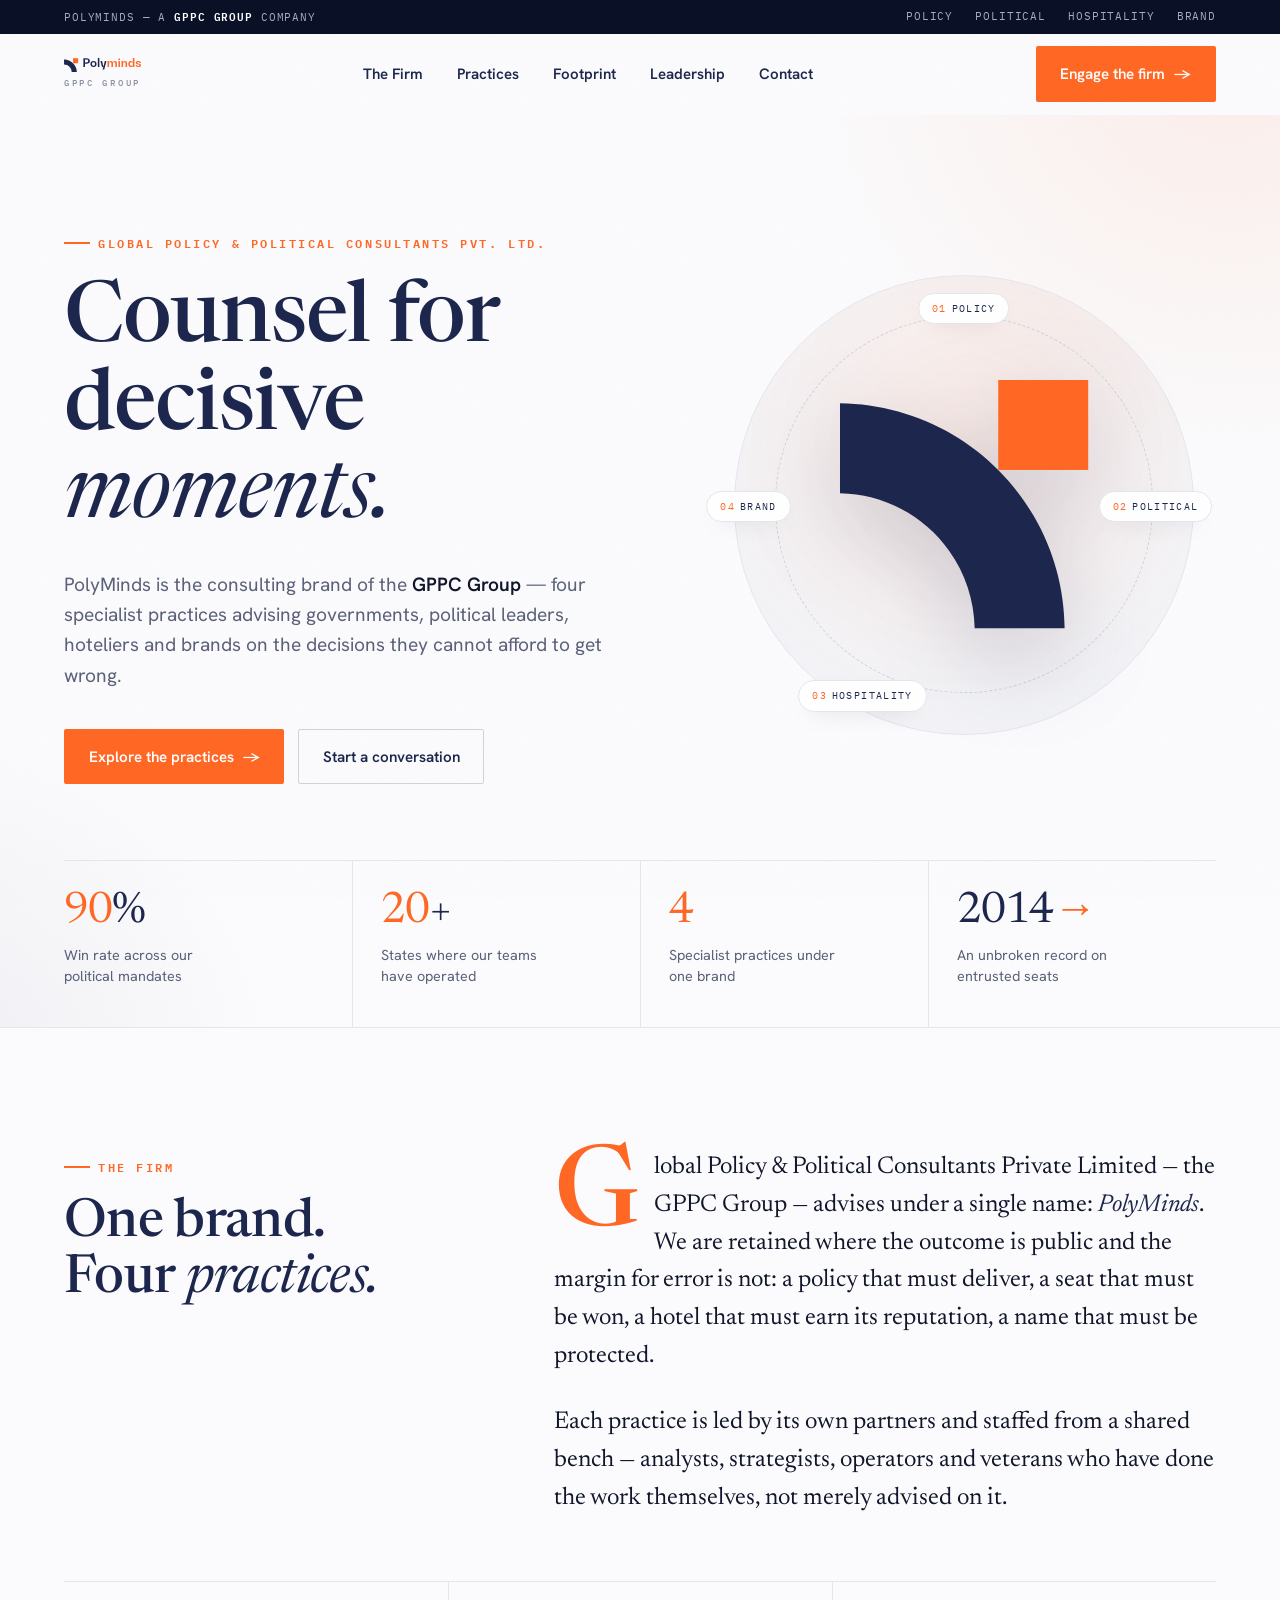
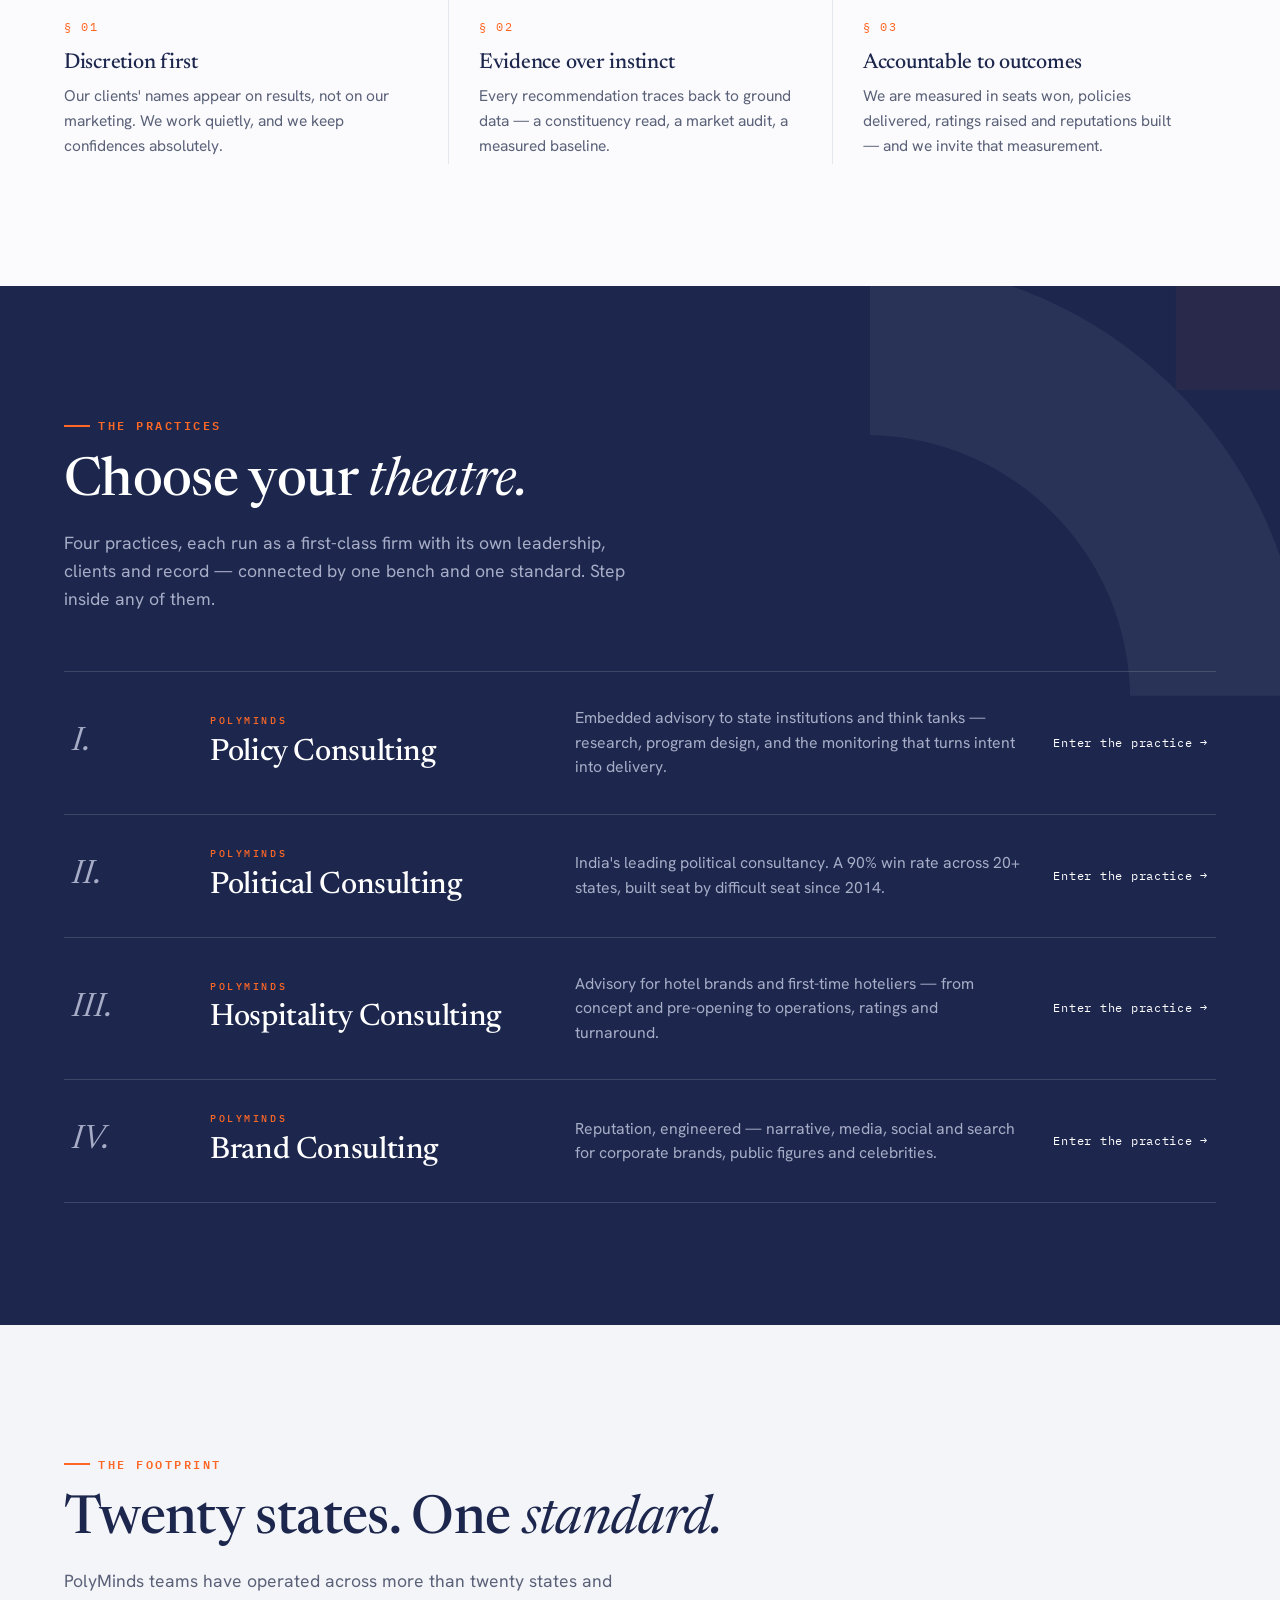
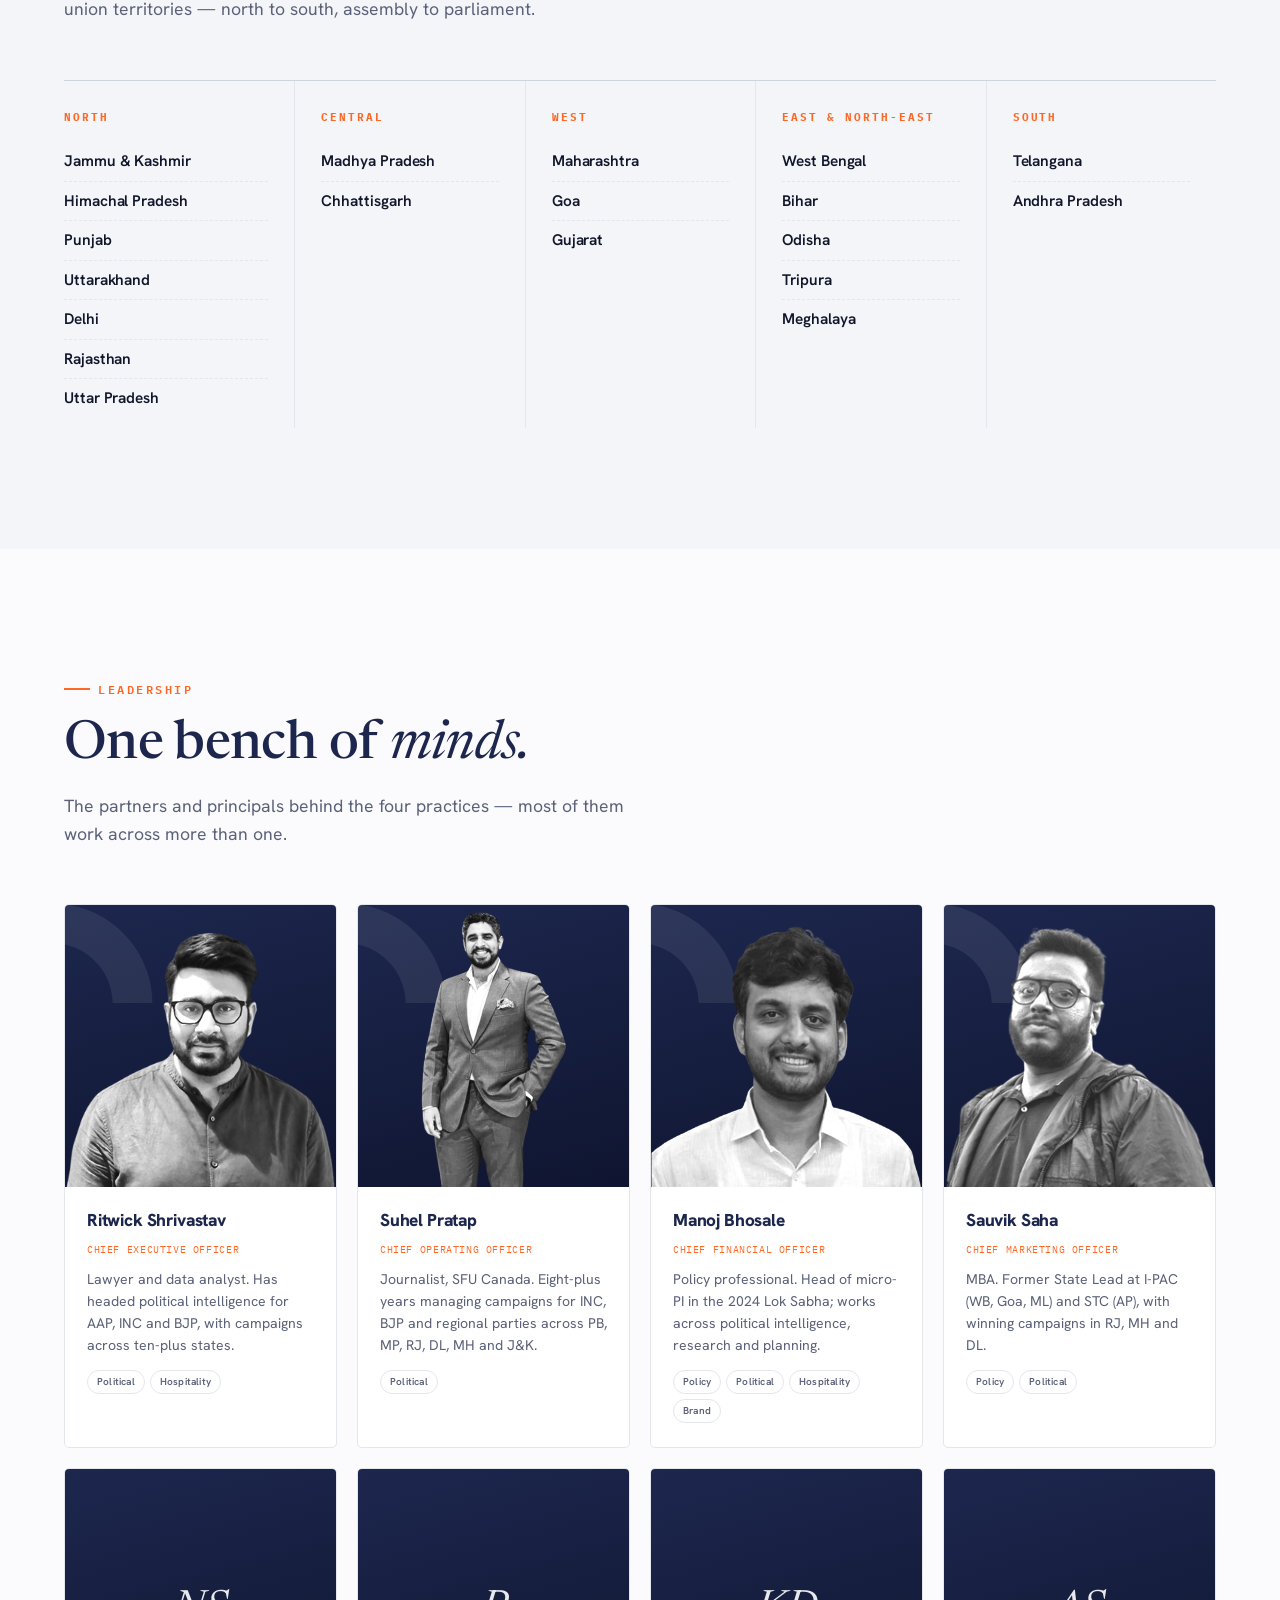
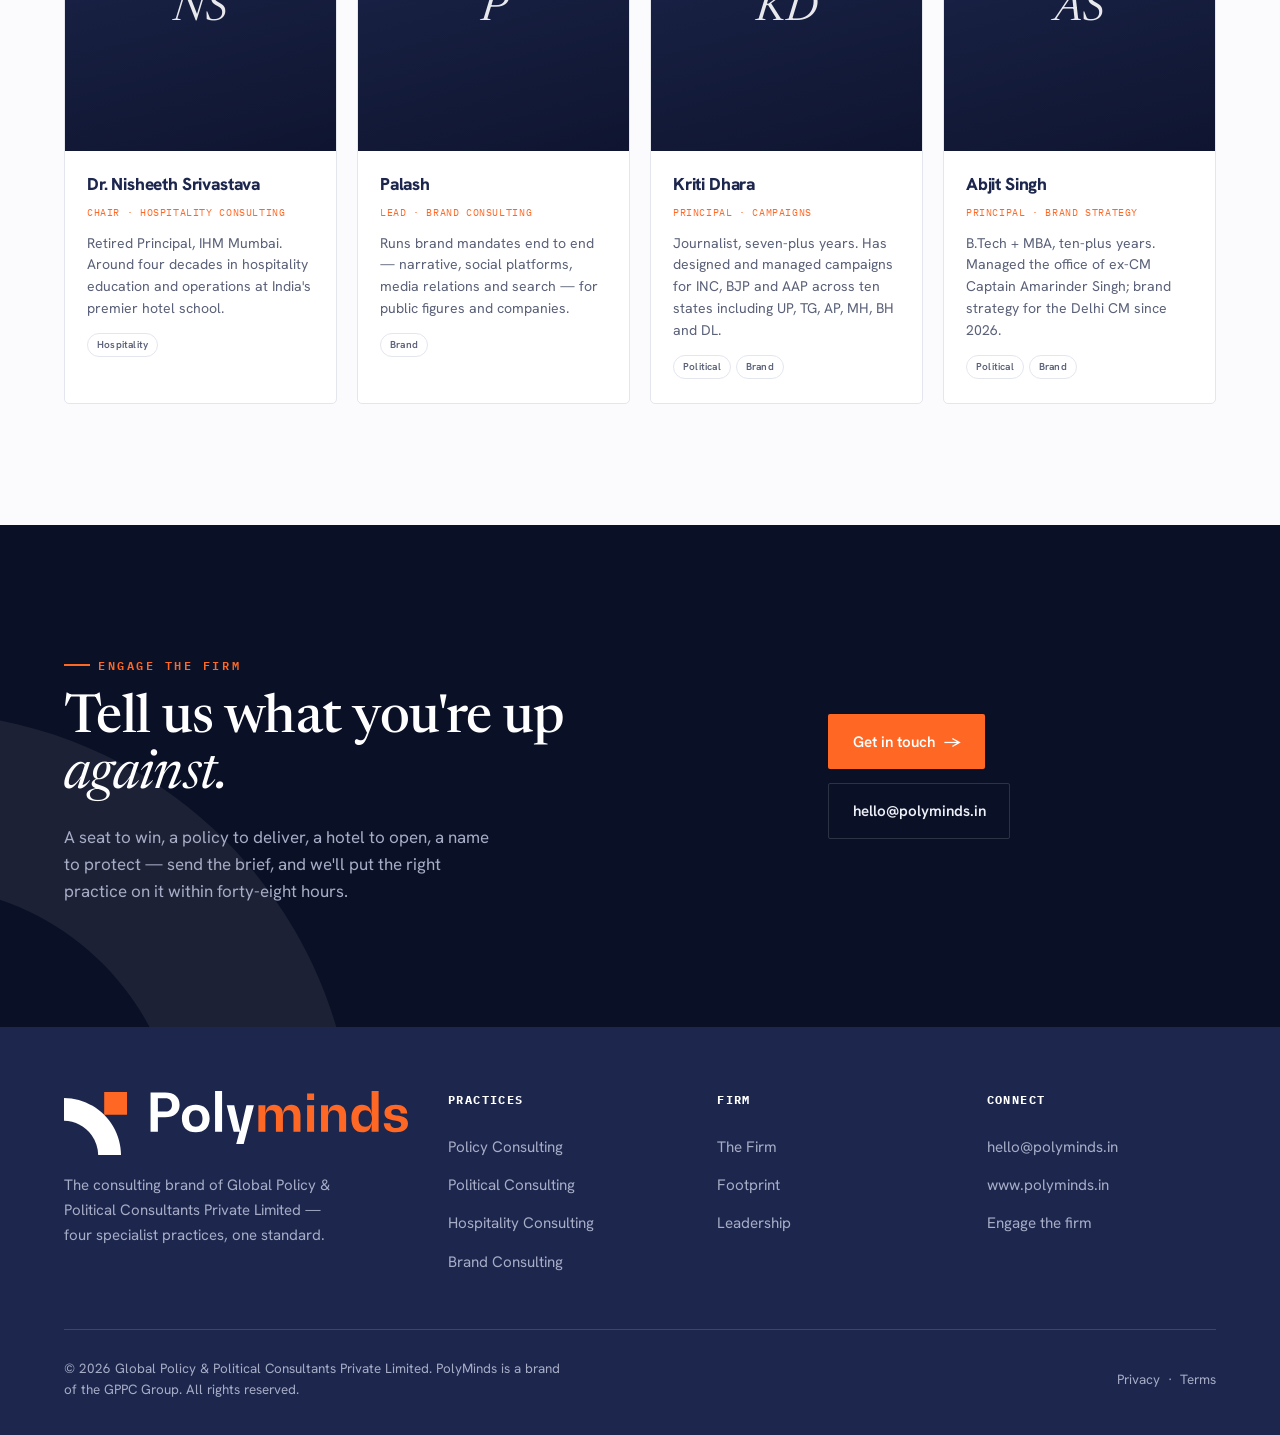
==== index.html @ 9a21b5ac "Update index.html" ====
<!DOCTYPE html>
<html lang="en">
<head>
<meta charset="UTF-8" />
<meta name="viewport" content="width=device-width, initial-scale=1" />
<title>PolyMinds — The GPPC Group · Policy, Political, Hospitality &amp; Brand Consulting</title>
<meta name="description" content="PolyMinds is the consulting brand of Global Policy & Political Consultants Pvt. Ltd. (GPPC Group) — four specialist practices advising governments, political leaders, hoteliers and brands across India." />

<link rel="preconnect" href="https://fonts.googleapis.com" />
<link rel="preconnect" href="https://fonts.gstatic.com" crossorigin />
<link href="https://fonts.googleapis.com/css2?family=Newsreader:ital,opsz,wght@0,6..72,300;0,6..72,400;0,6..72,500;0,6..72,600;1,6..72,300;1,6..72,400;1,6..72,500&family=Hanken+Grotesk:wght@400;500;600;700;800&family=IBM+Plex+Mono:wght@400;500;600&display=swap" rel="stylesheet" />
<link rel="stylesheet" href="styles.css" />
</head>
<body id="top">

<div class="topbar">
  <div class="wrap">
    <span>PolyMinds — a <b>GPPC Group</b> company</span>
    <span class="right">
      <a href="policy.html">Policy</a>
      <a href="political.html">Political</a>
      <a href="hospitality.html">Hospitality</a>
      <a href="brand.html">Brand</a>
    </span>
  </div>
</div>

<header id="header">
  <div class="wrap nav">
    <a class="brand" href="index.html" aria-label="PolyMinds home">
      <span class="lockup">
        <img class="logo" src="assets/logo.svg" alt="Polyminds"/>
        <span class="grp">GPPC Group</span>
      </span>
    </a>
    <nav class="nav-links" aria-label="Primary">
      <a href="#firm">The Firm</a>
      <a href="#practices">Practices</a>
      <a href="#footprint">Footprint</a>
      <a href="#leadership">Leadership</a>
      <a href="#contact">Contact</a>
    </nav>
    <div class="nav-cta">
      <a href="#contact" class="btn btn-primary">Engage the firm <span class="arr">→</span></a>
      <button class="menu-btn" id="menuOpen" aria-label="Open menu"><span></span><span></span><span></span></button>
    </div>
  </div>
</header>

<div class="m-menu" id="mMenu" aria-hidden="true">
  <div class="m-top">
    <span class="brand"><img class="logo" src="assets/logo-white.svg" alt="Polyminds"/></span>
    <button class="close" id="menuClose" aria-label="Close menu">×</button>
  </div>
  <nav>
    <a href="#firm">The Firm</a>
    <a href="policy.html">Policy Consulting</a>
    <a href="political.html">Political Consulting</a>
    <a href="hospitality.html">Hospitality Consulting</a>
    <a href="brand.html">Brand Consulting</a>
    <a href="#leadership">Leadership</a>
    <a href="#contact">Contact</a>
  </nav>
  <a href="#contact" class="btn btn-primary">Engage the firm <span class="arr">→</span></a>
</div>

<main>
  <section class="hero">
    <div class="wrap">
      <div class="hero-grid">
        <div class="hero-copy">
          <span class="eyebrow" data-load style="animation-delay:.05s">Global Policy &amp; Political Consultants Pvt. Ltd.</span>
          <h1 data-load style="animation-delay:.12s">Counsel for decisive <span class="serif-i">moments.</span></h1>
          <p class="lead" data-load style="animation-delay:.2s">PolyMinds is the consulting brand of the <b>GPPC Group</b> — four specialist practices advising governments, political leaders, hoteliers and brands on the decisions they cannot afford to get wrong.</p>
          <div class="hero-actions" data-load style="animation-delay:.28s">
            <a href="#practices" class="btn btn-primary">Explore the practices <span class="arr">→</span></a>
            <a href="#contact" class="btn btn-ghost">Start a conversation</a>
          </div>
        </div>
        <div class="hero-art" aria-hidden="true" data-load style="animation-delay:.3s">
          <div class="ring"></div>
          <div class="ring2"></div>
          <div class="mk"><svg viewBox="0 0 110.8 110.8"><path d="M0 50.54C19.46 50.93 37.3 60.34 48.57 76 55.88 86.15 59.86 98.22 60.06 110.73L100.19 110.73C100.03 93.06 95.31 75.84 86.37 60.57 77.62 45.64 65.11 33.09 50.17 24.31 35.15 15.49 17.41 10.58 0 10.41Z" fill="#1D274E"/><rect x="70.58" y="0" width="40.13" height="40.13" fill="#FF6724"/></svg></div>
          <span class="orb o1"><i>01</i>Policy</span>
          <span class="orb o2"><i>02</i>Political</span>
          <span class="orb o3"><i>03</i>Hospitality</span>
          <span class="orb o4"><i>04</i>Brand</span>
        </div>
      </div>
      <div class="hero-ledger" data-load style="animation-delay:.4s">
        <div class="hled"><div class="num"><em>90</em>%</div><div class="lb">Win rate across our political mandates</div></div>
        <div class="hled"><div class="num"><em>20</em>+</div><div class="lb">States where our teams have operated</div></div>
        <div class="hled"><div class="num"><em>4</em></div><div class="lb">Specialist practices under one brand</div></div>
        <div class="hled"><div class="num">2014<em>→</em></div><div class="lb">An unbroken record on entrusted seats</div></div>
      </div>
    </div>
  </section>

  <section id="firm" class="firm">
    <div class="wrap">
      <div class="firm-grid">
        <div class="firm-left reveal">
          <span class="eyebrow">The firm</span>
          <h2>One brand.<br/>Four <span class="serif-i">practices.</span></h2>
        </div>
        <div class="firm-copy reveal" style="transition-delay:.1s">
          <p><span class="dc">G</span>lobal Policy &amp; Political Consultants Private Limited — the GPPC Group — advises under a single name: <em>PolyMinds</em>. We are retained where the outcome is public and the margin for error is not: a policy that must deliver, a seat that must be won, a hotel that must earn its reputation, a name that must be protected.</p>
          <p>Each practice is led by its own partners and staffed from a shared bench — analysts, strategists, operators and veterans who have done the work themselves, not merely advised on it.</p>
        </div>
      </div>
      <div class="firm-tenets">
        <div class="tenet reveal"><span class="tn">§ 01</span><h3>Discretion first</h3><p>Our clients' names appear on results, not on our marketing. We work quietly, and we keep confidences absolutely.</p></div>
        <div class="tenet reveal" style="transition-delay:.08s"><span class="tn">§ 02</span><h3>Evidence over instinct</h3><p>Every recommendation traces back to ground data — a constituency read, a market audit, a measured baseline.</p></div>
        <div class="tenet reveal" style="transition-delay:.16s"><span class="tn">§ 03</span><h3>Accountable to outcomes</h3><p>We are measured in seats won, policies delivered, ratings raised and reputations built — and we invite that measurement.</p></div>
      </div>
    </div>
  </section>

  <section id="practices" class="verticals">
    <svg class="watermark" aria-hidden="true" viewBox="0 0 110.8 110.8"><path d="M0 50.54C19.46 50.93 37.3 60.34 48.57 76 55.88 86.15 59.86 98.22 60.06 110.73L100.19 110.73C100.03 93.06 95.31 75.84 86.37 60.57 77.62 45.64 65.11 33.09 50.17 24.31 35.15 15.49 17.41 10.58 0 10.41Z" fill="#fff"/><rect x="70.58" y="0" width="40.13" height="40.13" fill="#FF6724"/></svg>
    <div class="wrap">
      <div class="sec-head reveal">
        <span class="eyebrow">The practices</span>
        <h2>Choose your <span class="serif-i">theatre.</span></h2>
        <p>Four practices, each run as a first-class firm with its own leadership, clients and record — connected by one bench and one standard. Step inside any of them.</p>
      </div>
      <div class="vindex">
        <a class="vrow reveal" href="policy.html">
          <span class="rn">I.</span>
          <h3><span class="pm">PolyMinds</span>Policy Consulting</h3>
          <p class="vd">Embedded advisory to state institutions and think tanks — research, program design, and the monitoring that turns intent into delivery.</p>
          <span class="go">Enter the practice <span class="arr">→</span></span>
        </a>
        <a class="vrow reveal" href="political.html">
          <span class="rn">II.</span>
          <h3><span class="pm">PolyMinds</span>Political Consulting</h3>
          <p class="vd">India's leading political consultancy. A 90% win rate across 20+ states, built seat by difficult seat since 2014.</p>
          <span class="go">Enter the practice <span class="arr">→</span></span>
        </a>
        <a class="vrow reveal" href="hospitality.html">
          <span class="rn">III.</span>
          <h3><span class="pm">PolyMinds</span>Hospitality Consulting</h3>
          <p class="vd">Advisory for hotel brands and first-time hoteliers — from concept and pre-opening to operations, ratings and turnaround.</p>
          <span class="go">Enter the practice <span class="arr">→</span></span>
        </a>
        <a class="vrow reveal" href="brand.html">
          <span class="rn">IV.</span>
          <h3><span class="pm">PolyMinds</span>Brand Consulting</h3>
          <p class="vd">Reputation, engineered — narrative, media, social and search for corporate brands, public figures and celebrities.</p>
          <span class="go">Enter the practice <span class="arr">→</span></span>
        </a>
      </div>
    </div>
  </section>

  <section id="footprint" class="footprint">
    <div class="wrap">
      <div class="sec-head reveal">
        <span class="eyebrow">The footprint</span>
        <h2>Twenty states. One <span class="serif-i">standard.</span></h2>
        <p>PolyMinds teams have operated across more than twenty states and union territories — north to south, assembly to parliament.</p>
      </div>
      <div class="fp-grid reveal" style="transition-delay:.1s">
        <div class="fp-col"><h4>North</h4><ul><li>Jammu &amp; Kashmir</li><li>Himachal Pradesh</li><li>Punjab</li><li>Uttarakhand</li><li>Delhi</li><li>Rajasthan</li><li>Uttar Pradesh</li></ul></div>
        <div class="fp-col"><h4>Central</h4><ul><li>Madhya Pradesh</li><li>Chhattisgarh</li></ul></div>
        <div class="fp-col"><h4>West</h4><ul><li>Maharashtra</li><li>Goa</li><li>Gujarat</li></ul></div>
        <div class="fp-col"><h4>East &amp; North-East</h4><ul><li>West Bengal</li><li>Bihar</li><li>Odisha</li><li>Tripura</li><li>Meghalaya</li></ul></div>
        <div class="fp-col"><h4>South</h4><ul><li>Telangana</li><li>Andhra Pradesh</li></ul></div>
      </div>
    </div>
  </section>

  <section id="leadership" class="team" style="background:var(--paper)">
    <div class="wrap">
      <div class="sec-head reveal">
        <span class="eyebrow">Leadership</span>
        <h2>One bench of <span class="serif-i">minds.</span></h2>
        <p>The partners and principals behind the four practices — most of them work across more than one.</p>
      </div>
      <div class="tgrid">
        <div class="tmember reveal">
          <div class="pic"><svg class="wm" viewBox="0 0 110.8 110.8"><path d="M0 50.54C19.46 50.93 37.3 60.34 48.57 76 55.88 86.15 59.86 98.22 60.06 110.73L100.19 110.73C100.03 93.06 95.31 75.84 86.37 60.57 77.62 45.64 65.11 33.09 50.17 24.31 35.15 15.49 17.41 10.58 0 10.41Z" fill="#fff"/></svg><img src="assets/ritwick.png" alt="Ritwick Shrivastav" loading="lazy"/></div>
          <div class="tinfo">
            <div class="nm">Ritwick Shrivastav</div>
            <div class="rl">Chief Executive Officer</div>
            <p class="bio">Lawyer and data analyst. Has headed political intelligence for AAP, INC and BJP, with campaigns across ten-plus states.</p>
            <div class="tags"><span class="tg">Political</span><span class="tg">Hospitality</span></div>
          </div>
        </div>
        <div class="tmember reveal" style="transition-delay:.06s">
          <div class="pic"><svg class="wm" viewBox="0 0 110.8 110.8"><path d="M0 50.54C19.46 50.93 37.3 60.34 48.57 76 55.88 86.15 59.86 98.22 60.06 110.73L100.19 110.73C100.03 93.06 95.31 75.84 86.37 60.57 77.62 45.64 65.11 33.09 50.17 24.31 35.15 15.49 17.41 10.58 0 10.41Z" fill="#fff"/></svg><img src="assets/suhel.png" alt="Suhel Pratap" loading="lazy"/></div>
          <div class="tinfo">
            <div class="nm">Suhel Pratap</div>
            <div class="rl">Chief Operating Officer</div>
            <p class="bio">Journalist, SFU Canada. Eight-plus years managing campaigns for INC, BJP and regional parties across PB, MP, RJ, DL, MH and J&amp;K.</p>
            <div class="tags"><span class="tg">Political</span></div>
          </div>
        </div>
        <div class="tmember reveal" style="transition-delay:.12s">
          <div class="pic"><svg class="wm" viewBox="0 0 110.8 110.8"><path d="M0 50.54C19.46 50.93 37.3 60.34 48.57 76 55.88 86.15 59.86 98.22 60.06 110.73L100.19 110.73C100.03 93.06 95.31 75.84 86.37 60.57 77.62 45.64 65.11 33.09 50.17 24.31 35.15 15.49 17.41 10.58 0 10.41Z" fill="#fff"/></svg><img src="assets/manoj.png" alt="Manoj Bhosale" loading="lazy"/></div>
          <div class="tinfo">
            <div class="nm">Manoj Bhosale</div>
            <div class="rl">Chief Financial Officer</div>
            <p class="bio">Policy professional. Head of micro-PI in the 2024 Lok Sabha; works across political intelligence, research and planning.</p>
            <div class="tags"><span class="tg">Policy</span><span class="tg">Political</span><span class="tg">Hospitality</span><span class="tg">Brand</span></div>
          </div>
        </div>
        <div class="tmember reveal" style="transition-delay:.18s">
          <div class="pic"><svg class="wm" viewBox="0 0 110.8 110.8"><path d="M0 50.54C19.46 50.93 37.3 60.34 48.57 76 55.88 86.15 59.86 98.22 60.06 110.73L100.19 110.73C100.03 93.06 95.31 75.84 86.37 60.57 77.62 45.64 65.11 33.09 50.17 24.31 35.15 15.49 17.41 10.58 0 10.41Z" fill="#fff"/></svg><img src="assets/sauvik.png" alt="Sauvik Saha" loading="lazy"/></div>
          <div class="tinfo">
            <div class="nm">Sauvik Saha</div>
            <div class="rl">Chief Marketing Officer</div>
            <p class="bio">MBA. Former State Lead at I-PAC (WB, Goa, ML) and STC (AP), with winning campaigns in RJ, MH and DL.</p>
            <div class="tags"><span class="tg">Policy</span><span class="tg">Political</span></div>
          </div>
        </div>
        <div class="tmember reveal">
          <div class="pic"><div class="mono-av" aria-hidden="true">NS</div></div>
          <div class="tinfo">
            <div class="nm">Dr. Nisheeth Srivastava</div>
            <div class="rl">Chair · Hospitality Consulting</div>
            <p class="bio">Retired Principal, IHM Mumbai. Around four decades in hospitality education and operations at India's premier hotel school.</p>
            <div class="tags"><span class="tg">Hospitality</span></div>
          </div>
        </div>
        <div class="tmember reveal" style="transition-delay:.06s">
          <div class="pic"><div class="mono-av" aria-hidden="true">P</div></div>
          <div class="tinfo">
            <div class="nm">Palash</div>
            <div class="rl">Lead · Brand Consulting</div>
            <p class="bio">Runs brand mandates end to end — narrative, social platforms, media relations and search — for public figures and companies.</p>
            <div class="tags"><span class="tg">Brand</span></div>
          </div>
        </div>
        <div class="tmember reveal" style="transition-delay:.12s">
          <div class="pic"><div class="mono-av" aria-hidden="true">KD</div></div>
          <div class="tinfo">
            <div class="nm">Kriti Dhara</div>
            <div class="rl">Principal · Campaigns</div>
            <p class="bio">Journalist, seven-plus years. Has designed and managed campaigns for INC, BJP and AAP across ten states including UP, TG, AP, MH, BH and DL.</p>
            <div class="tags"><span class="tg">Political</span><span class="tg">Brand</span></div>
          </div>
        </div>
        <div class="tmember reveal" style="transition-delay:.18s">
          <div class="pic"><div class="mono-av" aria-hidden="true">AS</div></div>
          <div class="tinfo">
            <div class="nm">Abjit Singh</div>
            <div class="rl">Principal · Brand Strategy</div>
            <p class="bio">B.Tech + MBA, ten-plus years. Managed the office of ex-CM Captain Amarinder Singh; brand strategy for the Delhi CM since 2026.</p>
            <div class="tags"><span class="tg">Political</span><span class="tg">Brand</span></div>
          </div>
        </div>
      </div>
    </div>
  </section>

  <section id="contact" class="cta">
    <svg class="archwm" aria-hidden="true" viewBox="0 0 110.8 110.8"><path d="M0 50.54C19.46 50.93 37.3 60.34 48.57 76 55.88 86.15 59.86 98.22 60.06 110.73L100.19 110.73C100.03 93.06 95.31 75.84 86.37 60.57 77.62 45.64 65.11 33.09 50.17 24.31 35.15 15.49 17.41 10.58 0 10.41Z" fill="#fff"/></svg>
    <div class="wrap inner">
      <div class="reveal">
        <span class="eyebrow">Engage the firm</span>
        <h2 style="margin-top:18px;">Tell us what you're up <span class="serif-i">against.</span></h2>
        <p>A seat to win, a policy to deliver, a hotel to open, a name to protect — send the brief, and we'll put the right practice on it within forty-eight hours.</p>
      </div>
      <div class="cta-side reveal" style="transition-delay:.1s">
        <a href="mailto:hello@polyminds.in" class="btn btn-primary">Get in touch <span class="arr">→</span></a>
        <a href="mailto:hello@polyminds.in" class="btn btn-ghost on-dark">hello@polyminds.in</a>
      </div>
    </div>
  </section>
</main>

<footer>
  <div class="wrap">
    <div class="foot-top">
      <div class="foot-brand">
        <span class="brand">
          <img class="logo" src="assets/logo-white.svg" alt="Polyminds"/>
        </span>
        <p>The consulting brand of Global Policy &amp; Political Consultants Private Limited — four specialist practices, one standard.</p>
      </div>
      <div class="foot-col">
        <h4>Practices</h4>
        <a href="policy.html">Policy Consulting</a>
        <a href="political.html">Political Consulting</a>
        <a href="hospitality.html">Hospitality Consulting</a>
        <a href="brand.html">Brand Consulting</a>
      </div>
      <div class="foot-col">
        <h4>Firm</h4>
        <a href="index.html#firm">The Firm</a>
        <a href="index.html#footprint">Footprint</a>
        <a href="index.html#leadership">Leadership</a>
      </div>
      <div class="foot-col">
        <h4>Connect</h4>
        <a href="mailto:hello@polyminds.in">hello@polyminds.in</a>
        <a href="https://polyminds.in">www.polyminds.in</a>
        <a href="index.html#contact">Engage the firm</a>
      </div>
    </div>
    <div class="foot-bottom">
      <span class="legal">© 2026 Global Policy &amp; Political Consultants Private Limited. PolyMinds is a brand of the GPPC Group. All rights reserved.</span>
      <span><a href="#">Privacy</a> &nbsp;·&nbsp; <a href="#">Terms</a></span>
    </div>
  </div>
</footer>

<script src="site.js"></script>
</body>
</html>
---- styles.css ----
/* PolyMinds — GPPC Group · shared design system */
:root{
  --navy:#1D274E; --navy-700:#161e3c; --navy-900:#0f1530; --navy-1000:#0a1026;
  --orange:#FF6724; --orange-600:#ec5410; --orange-soft:rgba(255,103,36,.08);
  --ink:#11162b; --muted:#5a6178; --muted-2:#8a90a6; --line:#e4e6ee; --line-strong:#cfd3e0;
  --paper:#fbfbfd; --paper-2:#f4f5f9; --white:#fff;
  --on-navy:#eef0f7; --on-navy-muted:#a7adc6; --line-navy:rgba(255,255,255,.14);
  --serif:'Newsreader',Georgia,serif; --sans:'Hanken Grotesk',system-ui,sans-serif; --mono:'IBM Plex Mono',ui-monospace,monospace;
  --maxw:1280px; --gut:clamp(20px,5vw,72px); --r:2px;
  --ease:cubic-bezier(.22,.61,.36,1);
  --t1:clamp(2.7rem,6.6vw,5.9rem); --t2:clamp(2.1rem,4.2vw,3.5rem); --t3:clamp(1.4rem,2.3vw,1.9rem);
  --shadow-card:0 1px 2px rgba(16,22,43,.04),0 22px 48px -30px rgba(16,22,43,.38);
}
*,*::before,*::after{box-sizing:border-box;margin:0;padding:0}
html{-webkit-text-size-adjust:100%;scroll-behavior:smooth}
body{font-family:var(--sans);background:var(--paper);color:var(--ink);line-height:1.6;font-size:17px;-webkit-font-smoothing:antialiased;text-rendering:optimizeLegibility;overflow-x:hidden}
::selection{background:var(--orange);color:#fff}
a{color:inherit;text-decoration:none}
img,svg{display:block;max-width:100%}
:focus-visible{outline:3px solid var(--orange);outline-offset:3px;border-radius:var(--r)}
body::after{content:"";position:fixed;inset:0;pointer-events:none;z-index:9999;opacity:.025;mix-blend-mode:multiply;
  background-image:url("data:image/svg+xml,%3Csvg xmlns='http://www.w3.org/2000/svg' width='160' height='160'%3E%3Cfilter id='n'%3E%3CfeTurbulence type='fractalNoise' baseFrequency='.85' numOctaves='2' stitchTiles='stitch'/%3E%3C/filter%3E%3Crect width='100%25' height='100%25' filter='url(%23n)'/%3E%3C/svg%3E")}

.wrap{max-width:var(--maxw);margin-inline:auto;padding-inline:var(--gut)}
.mono{font-family:var(--mono);font-weight:500;font-variant-numeric:tabular-nums}
.eyebrow{font-family:var(--mono);font-weight:600;font-size:.72rem;letter-spacing:.22em;text-transform:uppercase;color:var(--orange);display:inline-flex;align-items:center;gap:.7em}
.eyebrow::before{content:"";width:26px;height:2px;background:var(--orange)}
h1,h2,h3{font-family:var(--serif);font-weight:500;line-height:1.04;letter-spacing:-.012em;color:var(--navy)}
.serif-i{font-style:italic;font-weight:400}

.btn{font-family:var(--sans);font-weight:600;font-size:.95rem;display:inline-flex;align-items:center;gap:.6em;padding:.95em 1.55em;border-radius:var(--r);cursor:pointer;border:1px solid transparent;transition:transform .25s var(--ease),background .25s,color .25s,border-color .25s;min-height:48px}
.btn .arr{transition:transform .3s var(--ease)}
.btn:hover .arr{transform:translateX(4px)}
.btn-primary{background:var(--orange);color:#fff}
.btn-primary:hover{background:var(--orange-600)}
.btn-ghost{background:transparent;color:var(--navy);border-color:var(--line-strong)}
.btn-ghost:hover{border-color:var(--navy)}
.btn-ghost.on-dark{color:var(--on-navy);border-color:var(--line-navy)}
.btn-ghost.on-dark:hover{border-color:rgba(255,255,255,.6)}

.topbar{background:var(--navy-1000);color:var(--on-navy-muted);font-family:var(--mono);font-size:.68rem;letter-spacing:.08em;text-transform:uppercase}
.topbar .wrap{display:flex;justify-content:space-between;align-items:center;min-height:34px;gap:16px}
.topbar b{color:#fff;font-weight:600}
.topbar .right{display:flex;gap:22px}
.topbar a:hover{color:#fff}
@media (max-width:760px){.topbar .right{display:none}}

header{position:sticky;top:0;inset-inline:0;z-index:100;transition:background .35s var(--ease),box-shadow .35s,border-color .35s;border-bottom:1px solid transparent;background:var(--paper)}
header.scrolled{background:rgba(251,251,253,.86);backdrop-filter:saturate(1.4) blur(14px);border-bottom:1px solid var(--line)}
.nav{display:flex;align-items:center;justify-content:space-between;height:80px}
.brand{display:flex;align-items:center;gap:13px}
.brand .mark{width:36px;height:36px;flex:none}
.brand .name{font-family:var(--sans);font-weight:800;font-size:1.46rem;letter-spacing:-.03em;color:var(--navy);line-height:1}
.brand .name .accent{color:var(--orange)}
.brand .grp{display:block;font-family:var(--mono);font-weight:500;font-size:.56rem;letter-spacing:.3em;text-transform:uppercase;color:var(--muted-2);margin-top:4px}
.brand .vert{font-family:var(--mono);font-weight:500;font-size:.62rem;letter-spacing:.16em;text-transform:uppercase;color:var(--navy);border:1px solid var(--line-strong);border-radius:100px;padding:6px 12px;margin-left:14px;white-space:nowrap}
.nav-links{display:flex;align-items:center;gap:34px}
.nav-links a{font-weight:600;font-size:.94rem;color:var(--navy);position:relative;padding:6px 0}
.nav-links a::after{content:"";position:absolute;left:0;bottom:0;height:2px;width:0;background:var(--orange);transition:width .3s var(--ease)}
.nav-links a:hover::after{width:100%}
.nav-cta{display:flex;align-items:center;gap:18px}
.menu-btn{display:none;background:none;border:0;cursor:pointer;padding:10px}
.menu-btn span{display:block;width:24px;height:2px;background:var(--navy);margin:5px 0;transition:.3s}
@media (max-width:1180px){.brand .vert{display:none}}

.hero{position:relative;background:var(--paper);overflow:hidden;padding:110px 0 0}
.hero::before{content:"";position:absolute;inset:0;z-index:0;pointer-events:none;background:radial-gradient(56% 74% at 96% -6%,rgba(255,103,36,.09),transparent 60%),radial-gradient(46% 64% at -6% 106%,rgba(29,39,78,.06),transparent 60%)}
.hero .wrap{position:relative;z-index:2}
.hero-grid{display:grid;grid-template-columns:1.08fr .92fr;gap:56px;align-items:center}
.hero-copy{max-width:660px}
.hero h1{font-size:var(--t1);color:var(--navy);max-width:13ch;margin-top:26px}
.hero .lead{color:var(--muted);font-size:clamp(1.05rem,1.5vw,1.27rem);max-width:50ch;margin-top:28px;line-height:1.58}
.hero .lead b{color:var(--ink);font-weight:600}
.hero-actions{display:flex;flex-wrap:wrap;gap:14px;margin-top:38px}
.hero-art{position:relative;width:min(100%,460px);aspect-ratio:1/1;justify-self:center}
.hero-art .ring{position:absolute;inset:0;border-radius:50%;border:1px solid var(--line);background:radial-gradient(circle at 50% 36%,rgba(255,103,36,.10),rgba(29,39,78,.035) 72%)}
.hero-art .ring2{position:absolute;inset:9%;border-radius:50%;border:1px dashed var(--line-strong);animation:spin 80s linear infinite}
.hero-art .mk{position:absolute;inset:23%;filter:drop-shadow(0 28px 46px rgba(29,39,78,.20));animation:hbob 8s ease-in-out infinite}
.hero-art .mk svg{width:100%;height:100%;overflow:visible}
.hero-art .orb{position:absolute;font-family:var(--mono);font-size:.6rem;letter-spacing:.14em;text-transform:uppercase;color:var(--navy);background:var(--white);border:1px solid var(--line);border-radius:100px;padding:7px 13px;box-shadow:0 8px 24px -14px rgba(16,22,43,.4)}
.hero-art .orb i{font-style:normal;color:var(--orange);margin-right:.5em}
.orb.o1{top:4%;left:50%;transform:translateX(-50%)}
.orb.o2{top:47%;right:-4%}
.orb.o3{bottom:5%;left:14%}
.orb.o4{top:47%;left:-6%}
@keyframes hbob{0%,100%{transform:translateY(0)}50%{transform:translateY(-12px)}}
@keyframes spin{to{transform:rotate(360deg)}}
.hero.sub{padding-top:96px}
.hero.sub h1{max-width:16ch}
.hero.sub .hero-grid{grid-template-columns:1fr;gap:0}
.hero-ledger{margin-top:76px;border-top:1px solid var(--line);display:grid;grid-template-columns:repeat(4,1fr)}
.hled{padding:30px 28px 40px;border-left:1px solid var(--line)}
.hled:first-child{border-left:0;padding-left:0}
.hled .num{font-family:var(--serif);font-size:clamp(2rem,3.4vw,2.9rem);color:var(--navy);line-height:1;letter-spacing:-.02em}
.hled .num em{color:var(--orange);font-style:normal}
.hled .lb{color:var(--muted);margin-top:10px;font-size:.9rem;max-width:22ch;line-height:1.45}

section{padding-block:clamp(76px,9.5vw,136px)}
.sec-head{max-width:68ch}
.sec-head h2{font-size:var(--t2);margin-top:20px}
.sec-head p{color:var(--muted);margin-top:18px;font-size:1.1rem;max-width:58ch}

.firm{background:var(--paper);border-top:1px solid var(--line)}
.firm-grid{display:grid;grid-template-columns:.9fr 1.4fr;gap:64px;align-items:start}
.firm-left h2{font-size:var(--t2);margin-top:20px}
.firm-copy{font-family:var(--serif);font-size:clamp(1.25rem,1.9vw,1.6rem);line-height:1.55;color:var(--ink);font-weight:400}
.firm-copy .dc{float:left;font-family:var(--serif);font-size:4.6em;line-height:.78;padding:.06em .12em 0 0;color:var(--orange);font-weight:500}
.firm-copy p+p{margin-top:1.2em}
.firm-copy em{font-style:italic;color:var(--navy)}
.firm-tenets{display:grid;grid-template-columns:repeat(3,1fr);gap:0;margin-top:64px;border-top:1px solid var(--line)}
.tenet{padding:30px 30px 6px;border-left:1px solid var(--line)}
.tenet:first-child{border-left:0;padding-left:0}
.tenet .tn{font-family:var(--mono);font-size:.72rem;color:var(--orange);letter-spacing:.14em}
.tenet h3{font-size:1.35rem;margin-top:12px}
.tenet p{color:var(--muted);margin-top:10px;font-size:.97rem;line-height:1.6}

.verticals{background:var(--navy);color:var(--on-navy);position:relative;overflow:hidden}
.verticals .watermark{position:absolute;right:-70px;top:-70px;width:480px;opacity:.05;pointer-events:none}
.verticals h2{color:#fff}
.verticals .sec-head p{color:var(--on-navy-muted)}
.vindex{margin-top:58px;border-top:1px solid var(--line-navy)}
.vrow{display:grid;grid-template-columns:110px 1.2fr 1.6fr auto;gap:28px;align-items:center;padding:34px 8px;border-bottom:1px solid var(--line-navy);transition:background .3s,padding .3s var(--ease);position:relative}
.vrow:hover{background:rgba(255,255,255,.03);padding-left:20px}
.vrow .rn{font-family:var(--serif);font-size:2.1rem;color:var(--on-navy-muted);font-style:italic;transition:color .3s}
.vrow:hover .rn{color:var(--orange)}
.vrow h3{color:#fff;font-size:clamp(1.4rem,2.4vw,2rem);line-height:1.1}
.vrow h3 .pm{display:block;font-family:var(--mono);font-weight:500;font-size:.62rem;letter-spacing:.26em;text-transform:uppercase;color:var(--orange);margin-bottom:9px}
.vrow .vd{color:var(--on-navy-muted);font-size:.99rem;line-height:1.55;max-width:52ch}
.vrow .go{font-family:var(--mono);font-size:.78rem;color:#fff;letter-spacing:.06em;white-space:nowrap;display:inline-flex;align-items:center;gap:.6em}
.vrow .go .arr{transition:transform .3s var(--ease)}
.vrow:hover .go .arr{transform:translateX(5px)}
.vrow:hover .go{color:var(--orange)}

.chapter{position:relative;overflow:hidden}
.ch-label{display:flex;align-items:baseline;gap:22px}
.ch-label .roman{font-family:var(--serif);font-style:italic;font-size:clamp(3.4rem,7vw,6rem);line-height:.9;color:transparent;-webkit-text-stroke:1px var(--line-strong);user-select:none}
.chapter.dark .ch-label .roman{-webkit-text-stroke:1px rgba(255,255,255,.25)}
.ch-head{display:grid;grid-template-columns:1.15fr .85fr;gap:56px;align-items:end}
.ch-head h2{font-size:var(--t2);margin-top:22px}
.ch-head .ch-intro{color:var(--muted);font-size:1.08rem;line-height:1.62;max-width:46ch}
.chapter.dark{background:var(--navy);color:var(--on-navy)}
.chapter.dark h2,.chapter.dark h3{color:#fff}
.chapter.dark .ch-head .ch-intro{color:var(--on-navy-muted)}
.chapter.dark .sec-head p{color:var(--on-navy-muted)}
.chapter.alt{background:var(--paper-2)}
.ch-body{display:grid;grid-template-columns:1.15fr .85fr;gap:clamp(36px,5vw,72px);margin-top:60px;align-items:start}

.svc{border-top:1px solid var(--line)}
.chapter.dark .svc{border-color:var(--line-navy)}
.svc-row{display:grid;grid-template-columns:64px 1fr;gap:18px;padding:20px 6px;border-bottom:1px solid var(--line);align-items:baseline;transition:background .25s,padding .25s var(--ease)}
.chapter.dark .svc-row{border-color:var(--line-navy)}
.svc-row:hover{background:var(--orange-soft);padding-left:16px}
.chapter.dark .svc-row:hover{background:rgba(255,255,255,.04)}
.svc-row .sn{font-family:var(--mono);font-size:.74rem;color:var(--muted-2)}
.svc-row .st{font-weight:600;font-size:1.04rem;color:var(--ink)}
.chapter.dark .svc-row .st{color:#fff}
.svc-row .sd{grid-column:2;color:var(--muted);font-size:.93rem;margin-top:4px;line-height:1.5;max-width:60ch}
.chapter.dark .svc-row .sd{color:var(--on-navy-muted)}

.aside-card{border:1px solid var(--line);background:var(--white);border-radius:5px;padding:32px 30px;box-shadow:var(--shadow-card)}
.aside-card+.aside-card{margin-top:20px}
.aside-card .ac-k{font-family:var(--mono);font-size:.66rem;letter-spacing:.18em;text-transform:uppercase;color:var(--orange);margin-bottom:14px;display:block}
.aside-card h3{font-size:1.42rem;line-height:1.15}
.aside-card p{color:var(--muted);margin-top:12px;font-size:.97rem;line-height:1.6}
.aside-card p b{color:var(--ink)}
.aside-card .who{margin-top:18px;padding-top:16px;border-top:1px solid var(--line)}
.aside-card .who .lbl{font-family:var(--mono);font-size:.62rem;letter-spacing:.14em;text-transform:uppercase;color:var(--muted-2);margin-bottom:6px}
.aside-card .who .nm{font-weight:600;font-size:.96rem;color:var(--ink);line-height:1.5}
.chapter.dark .aside-card{background:var(--navy-900);border-color:var(--line-navy);box-shadow:none}
.chapter.dark .aside-card h3{color:#fff}
.chapter.dark .aside-card p{color:var(--on-navy-muted)}
.chapter.dark .aside-card p b{color:#fff}
.chapter.dark .aside-card .who{border-color:var(--line-navy)}
.chapter.dark .aside-card .who .nm{color:#fff}

.mandates{margin-top:70px}
.mandates .m-title{font-family:var(--mono);font-size:.72rem;letter-spacing:.2em;text-transform:uppercase;color:var(--orange);margin-bottom:26px;display:flex;align-items:center;gap:.8em}
.mandates .m-title::after{content:"";flex:1;height:1px;background:var(--line-navy)}
.mgrid{display:grid;grid-template-columns:repeat(5,1fr);gap:1px;background:var(--line-navy);border:1px solid var(--line-navy)}
.mcell{background:var(--navy);padding:26px 22px 30px;transition:background .3s}
.mcell:hover{background:var(--navy-900)}
.mcell .yr{font-family:var(--serif);font-style:italic;font-size:1.5rem;color:var(--orange)}
.mcell h4{font-family:var(--sans);font-weight:700;color:#fff;font-size:.98rem;margin-top:10px;letter-spacing:-.01em}
.mcell p{color:var(--on-navy-muted);font-size:.87rem;line-height:1.55;margin-top:8px}
.mcell p b{color:var(--on-navy);font-weight:600}

.winline{display:flex;align-items:center;gap:26px;margin-top:64px;padding:26px 30px;border:1px solid var(--line-navy);background:linear-gradient(90deg,rgba(255,103,36,.12),transparent 55%)}
.winline .big{font-family:var(--serif);font-size:clamp(2.4rem,4.4vw,3.6rem);color:#fff;line-height:1;white-space:nowrap}
.winline .big em{color:var(--orange);font-style:normal}
.winline p{color:var(--on-navy-muted);font-size:.99rem;max-width:52ch}
.winline p b{color:#fff}

.footprint{background:var(--paper-2)}
.fp-grid{display:grid;grid-template-columns:repeat(5,1fr);gap:0;margin-top:56px;border-top:1px solid var(--line-strong)}
.fp-col{padding:28px 26px 10px;border-left:1px solid var(--line)}
.fp-col:first-child{border-left:0;padding-left:0}
.fp-col h4{font-family:var(--mono);font-size:.68rem;letter-spacing:.18em;text-transform:uppercase;color:var(--orange);margin-bottom:16px}
.fp-col ul{list-style:none}
.fp-col li{font-weight:600;font-size:.96rem;color:var(--ink);padding:7px 0;border-bottom:1px dashed var(--line);letter-spacing:-.005em}
.fp-col li:last-child{border-bottom:0}

.endorse{background:var(--paper)}
.e-grid{display:grid;grid-template-columns:repeat(4,1fr);gap:1px;background:var(--line);border:1px solid var(--line);margin-top:56px}
.e-cell{background:var(--paper);padding:30px 28px;transition:background .3s}
.e-cell:hover{background:var(--white)}
.e-cell .enm{font-family:var(--serif);font-size:1.28rem;color:var(--navy);line-height:1.2;letter-spacing:-.01em}
.e-cell .erl{font-family:var(--mono);font-size:.66rem;letter-spacing:.1em;text-transform:uppercase;color:var(--muted-2);margin-top:9px}
.e-cell .erl b{color:var(--orange);font-weight:600}

.team{background:var(--paper-2)}
.tgrid{display:grid;grid-template-columns:repeat(4,1fr);gap:20px;margin-top:56px}
.tmember{display:flex;flex-direction:column;background:var(--white);border:1px solid var(--line);border-radius:5px;overflow:hidden;transition:transform .35s var(--ease),box-shadow .35s}
.tmember:hover{transform:translateY(-5px);box-shadow:var(--shadow-card)}
.tmember .pic{position:relative;aspect-ratio:1/1.04;background:linear-gradient(165deg,var(--navy) 0%,var(--navy-900) 100%);overflow:hidden}
.tmember .pic::after{content:"";position:absolute;left:0;right:0;bottom:0;height:4px;background:var(--orange);transform:scaleX(0);transform-origin:left;transition:transform .4s var(--ease)}
.tmember:hover .pic::after{transform:scaleX(1)}
.tmember .pic .wm{position:absolute;left:-12px;top:-12px;width:110px;opacity:.08}
.tmember .pic img{position:absolute;bottom:0;left:50%;transform:translateX(-50%);height:98%;width:auto;object-fit:contain;object-position:bottom;filter:grayscale(1) contrast(1.05)}
.tmember .pic .mono-av{position:absolute;inset:0;display:grid;place-items:center;font-family:var(--serif);font-style:italic;font-size:2.7rem;color:rgba(255,255,255,.9)}
.tmember .tinfo{padding:20px 22px 24px}
.tmember .nm{font-weight:800;font-size:1.08rem;color:var(--navy);letter-spacing:-.01em}
.tmember .rl{font-family:var(--mono);font-size:.64rem;letter-spacing:.06em;text-transform:uppercase;color:var(--orange);margin-top:7px;line-height:1.6}
.tmember .bio{color:var(--muted);font-size:.88rem;line-height:1.55;margin-top:11px}
.tmember .tags{display:flex;flex-wrap:wrap;gap:5px;margin-top:13px}
.tmember .tg{font-size:.63rem;font-weight:600;letter-spacing:.02em;padding:3px 9px;border:1px solid var(--line);border-radius:100px;color:var(--muted)}

.cta{background:var(--navy-1000);color:#fff;position:relative;overflow:hidden}
.cta .inner{display:grid;grid-template-columns:1.3fr .7fr;gap:44px;align-items:center;position:relative;z-index:1}
.cta h2{color:#fff;font-size:var(--t2);max-width:17ch}
.cta p{color:var(--on-navy-muted);margin-top:20px;max-width:44ch}
.cta-side{display:flex;flex-direction:column;gap:14px;align-items:flex-start}
.cta .archwm{position:absolute;left:-80px;bottom:-120px;width:480px;opacity:.07}

footer{background:var(--navy);color:var(--on-navy-muted);padding-block:64px 34px}
.foot-top{display:grid;grid-template-columns:1.5fr 1fr 1fr 1fr;gap:40px;padding-bottom:48px;border-bottom:1px solid var(--line-navy)}
.foot-brand .name{color:#fff}
.foot-brand p{margin-top:18px;max-width:36ch;font-size:.94rem;line-height:1.65}
.foot-col h4{font-family:var(--mono);color:#fff;font-size:.72rem;letter-spacing:.12em;text-transform:uppercase;margin-bottom:18px}
.foot-col a{display:block;padding:7px 0;font-size:.95rem;transition:color .25s}
.foot-col a:hover{color:#fff}
.foot-bottom{display:flex;justify-content:space-between;align-items:center;flex-wrap:wrap;gap:16px;padding-top:28px;font-size:.84rem}
.foot-bottom .legal{max-width:64ch;line-height:1.6}

.reveal{opacity:0;transform:translateY(24px);transition:opacity .8s var(--ease),transform .8s var(--ease)}
.reveal.in{opacity:1;transform:none}
.hero [data-load]{opacity:0;transform:translateY(26px);animation:rise .9s var(--ease) forwards}
@keyframes rise{to{opacity:1;transform:none}}

.m-menu{position:fixed;inset:0;z-index:200;background:var(--navy);color:#fff;display:flex;flex-direction:column;padding:30px var(--gut);transform:translateY(-100%);transition:transform .45s var(--ease);overflow-y:auto}
.m-menu.open{transform:none}
.m-menu .m-top{display:flex;justify-content:space-between;align-items:center}
.m-menu .close{background:none;border:0;color:#fff;font-size:2rem;cursor:pointer}
.m-menu nav{margin-top:40px;display:flex;flex-direction:column}
.m-menu nav a{font-family:var(--serif);font-size:1.8rem;color:#fff;padding:12px 0;border-bottom:1px solid var(--line-navy)}
.m-menu .btn{margin-top:34px;align-self:flex-start}

@media (max-width:1080px){
  .hero-grid{grid-template-columns:1fr;gap:40px}
  .hero-art{display:none}
  .ch-head,.ch-body,.firm-grid{grid-template-columns:1fr;gap:36px}
  .mgrid{grid-template-columns:repeat(2,1fr)}
  .fp-grid{grid-template-columns:repeat(2,1fr)}
  .fp-col:nth-child(odd){border-left:0;padding-left:0}
  .e-grid{grid-template-columns:repeat(2,1fr)}
  .tgrid{grid-template-columns:repeat(2,1fr)}
  .cta .inner{grid-template-columns:1fr}
  .vrow{grid-template-columns:64px 1fr;grid-template-rows:auto auto;row-gap:10px}
  .vrow .vd{grid-column:2}
  .vrow .go{grid-column:2;justify-self:start}
}
@media (max-width:860px){
  .nav-links,.nav-cta .btn{display:none}
  .menu-btn{display:block}
  .hero-ledger{grid-template-columns:1fr 1fr}
  .hled:nth-child(odd){border-left:0;padding-left:0}
  .hled{padding-block:24px 28px}
  .firm-tenets{grid-template-columns:1fr}
  .tenet{padding:24px 0 0;border-left:0;border-top:1px solid var(--line)}
  .tenet:first-child{border-top:0;padding-top:0}
  .foot-top{grid-template-columns:1fr 1fr}
  .winline{flex-direction:column;align-items:flex-start;gap:14px}
}
@media (max-width:560px){
  body{font-size:16px}
  .hero-ledger{grid-template-columns:1fr 1fr}
  .mgrid,.e-grid,.tgrid,.fp-grid{grid-template-columns:1fr}
  .fp-col{border-left:0;padding-left:0}
  .foot-top{grid-template-columns:1fr}
  .hero{padding-top:80px}
  .hero.sub{padding-top:64px}
}
@media (prefers-reduced-motion:reduce){
  *{animation:none!important;transition:none!important;scroll-behavior:auto!important}
  .reveal,.hero [data-load]{opacity:1!important;transform:none!important}
}
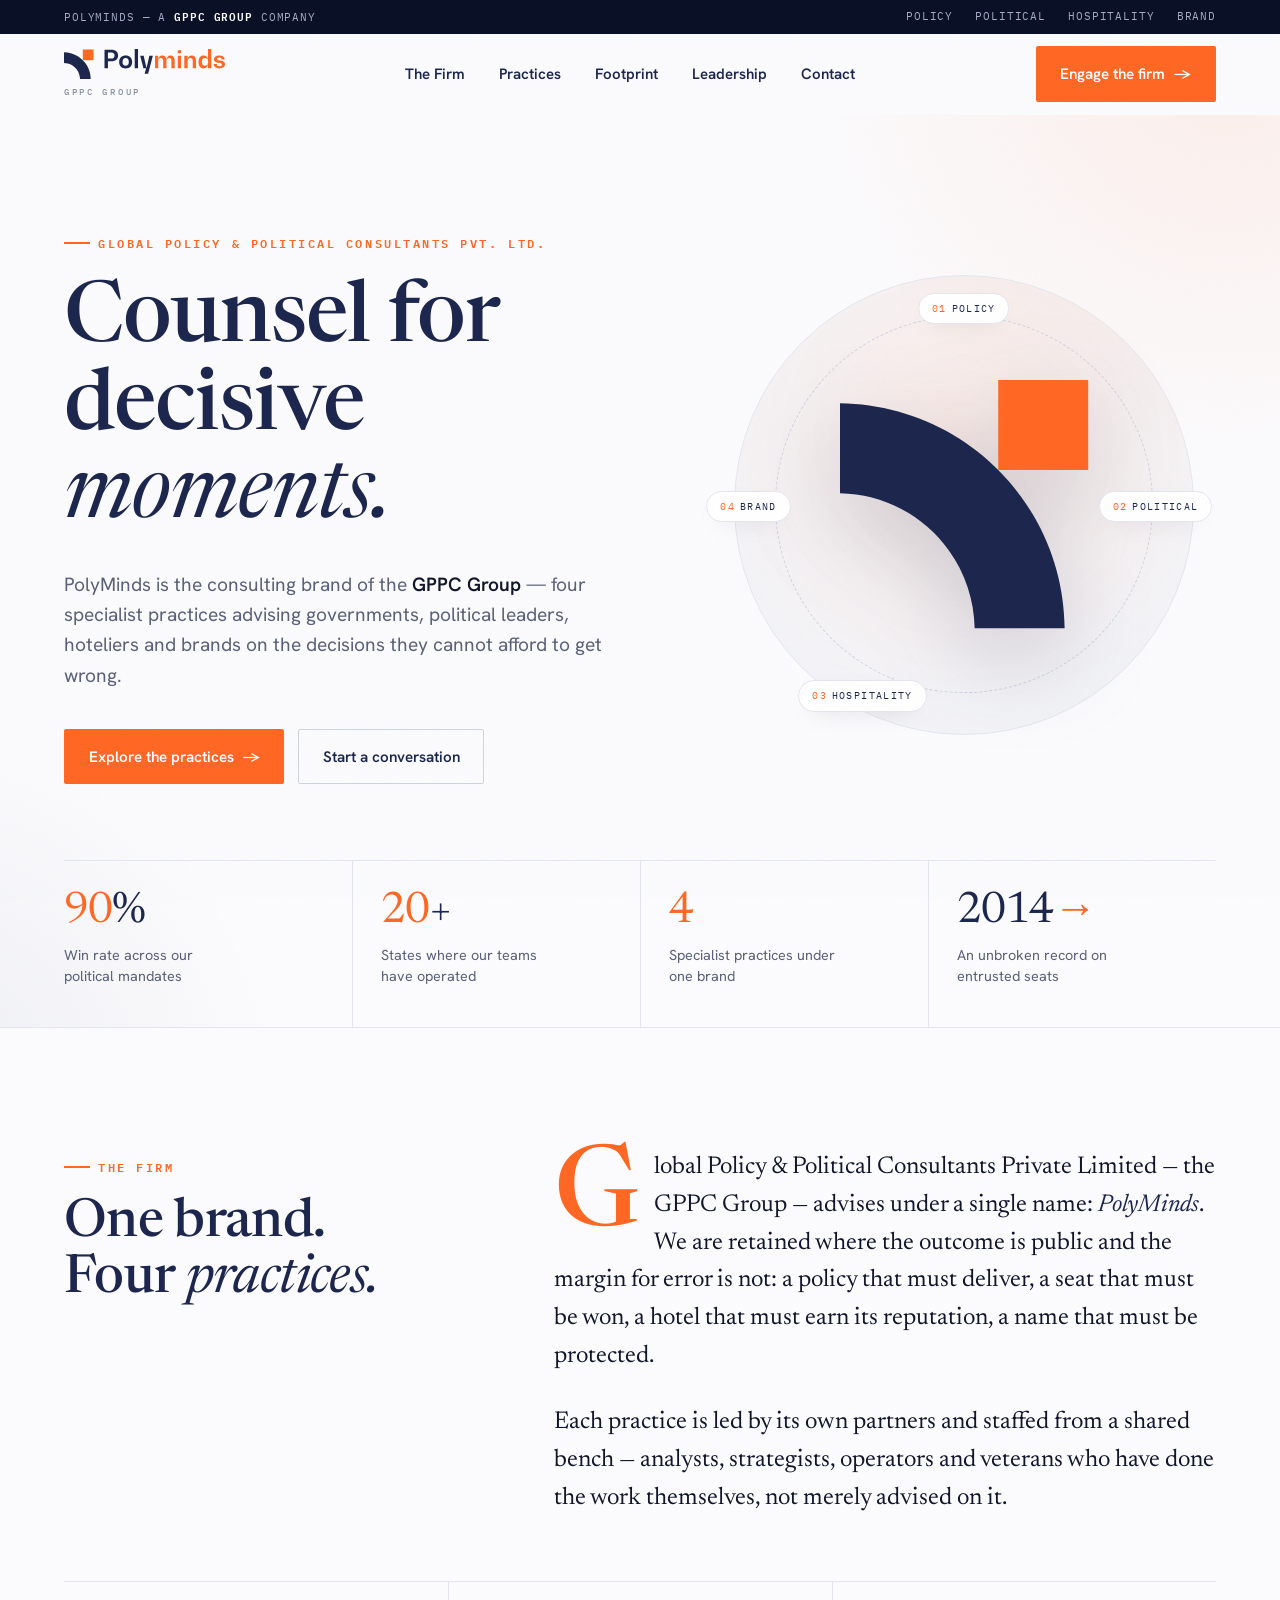
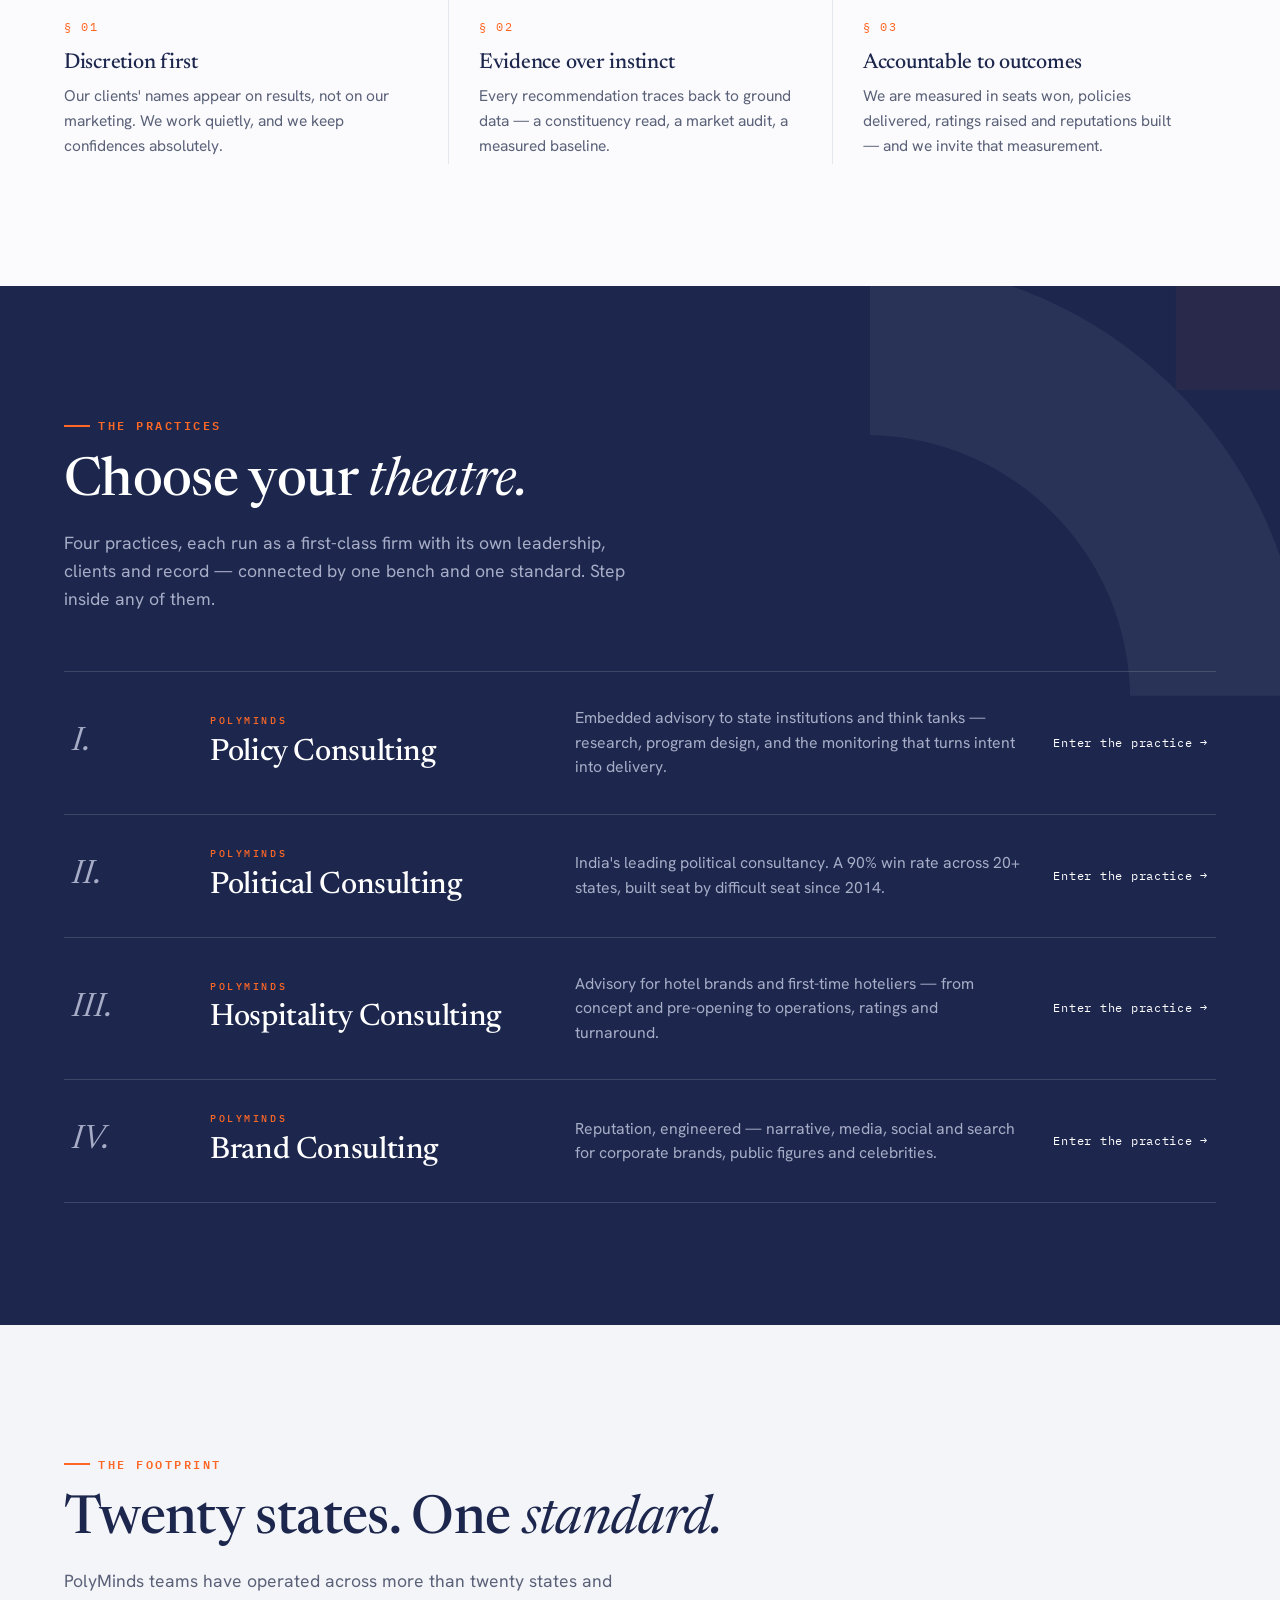
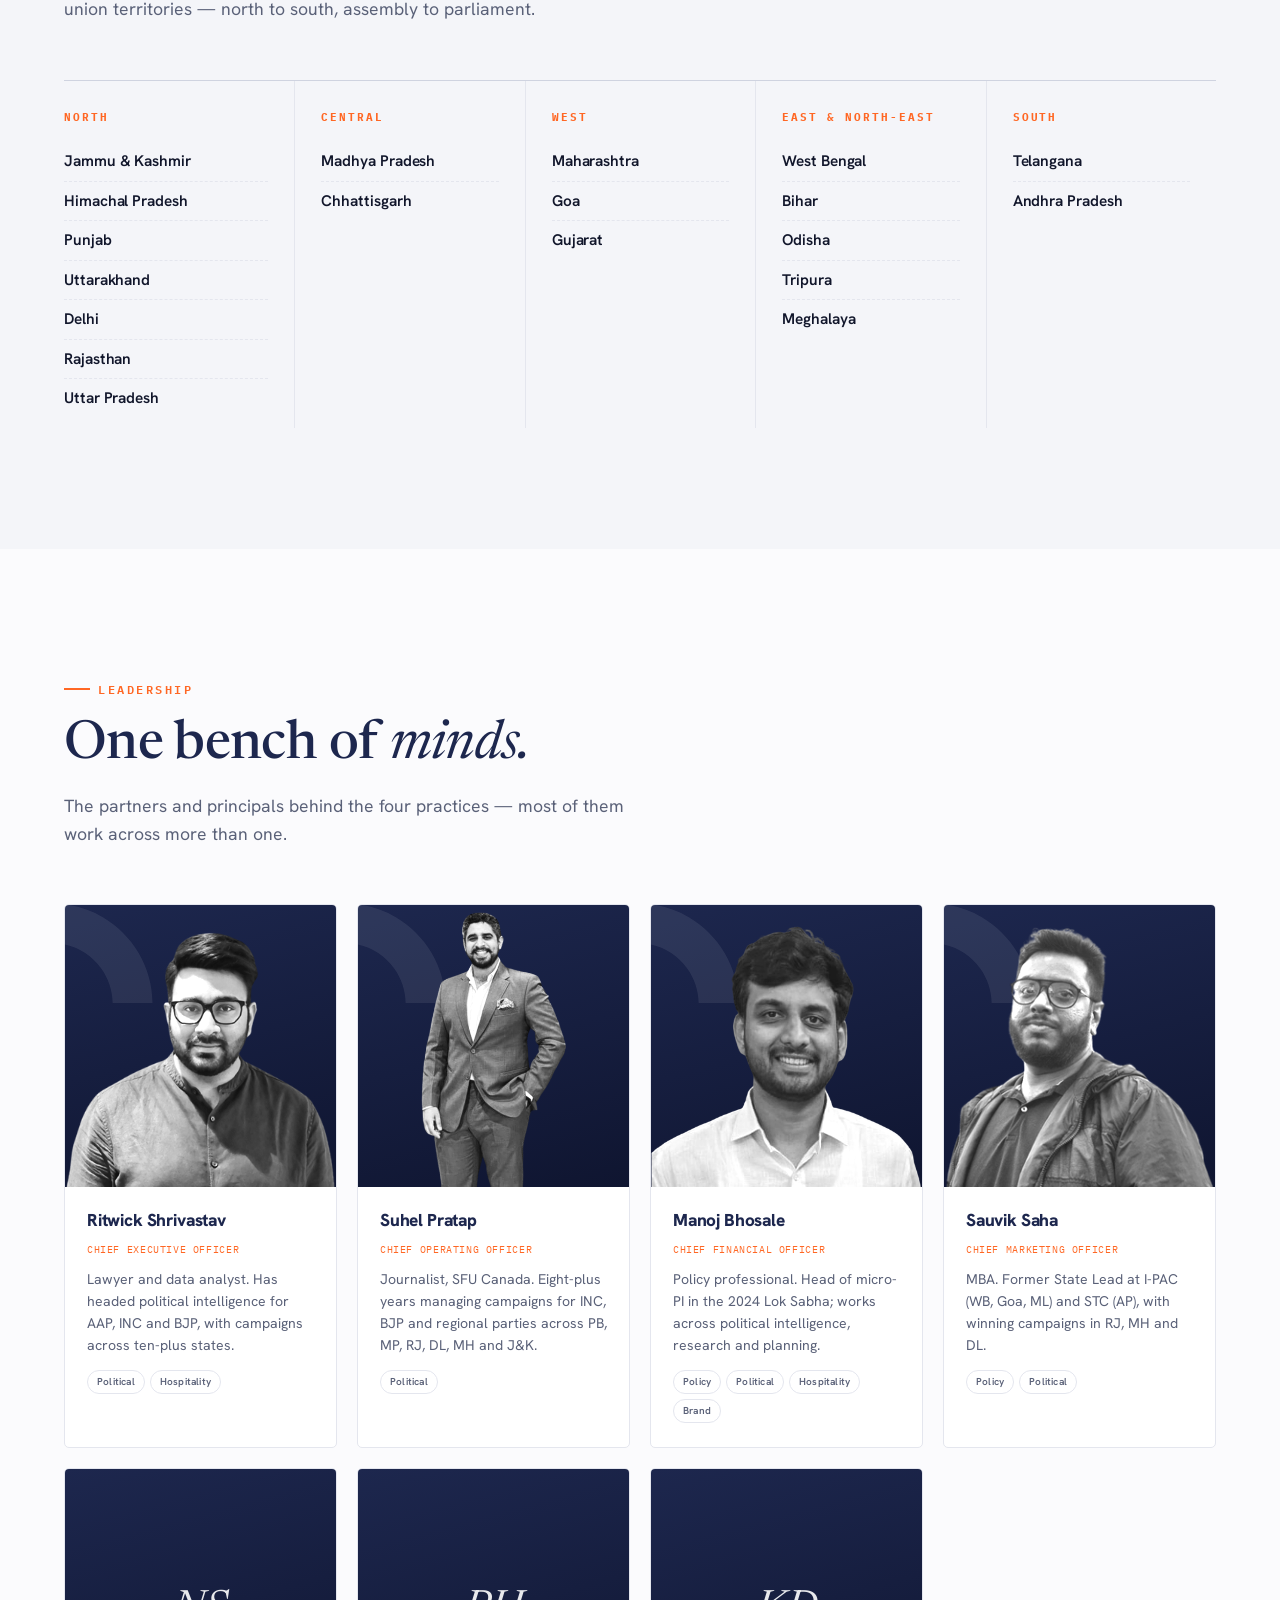
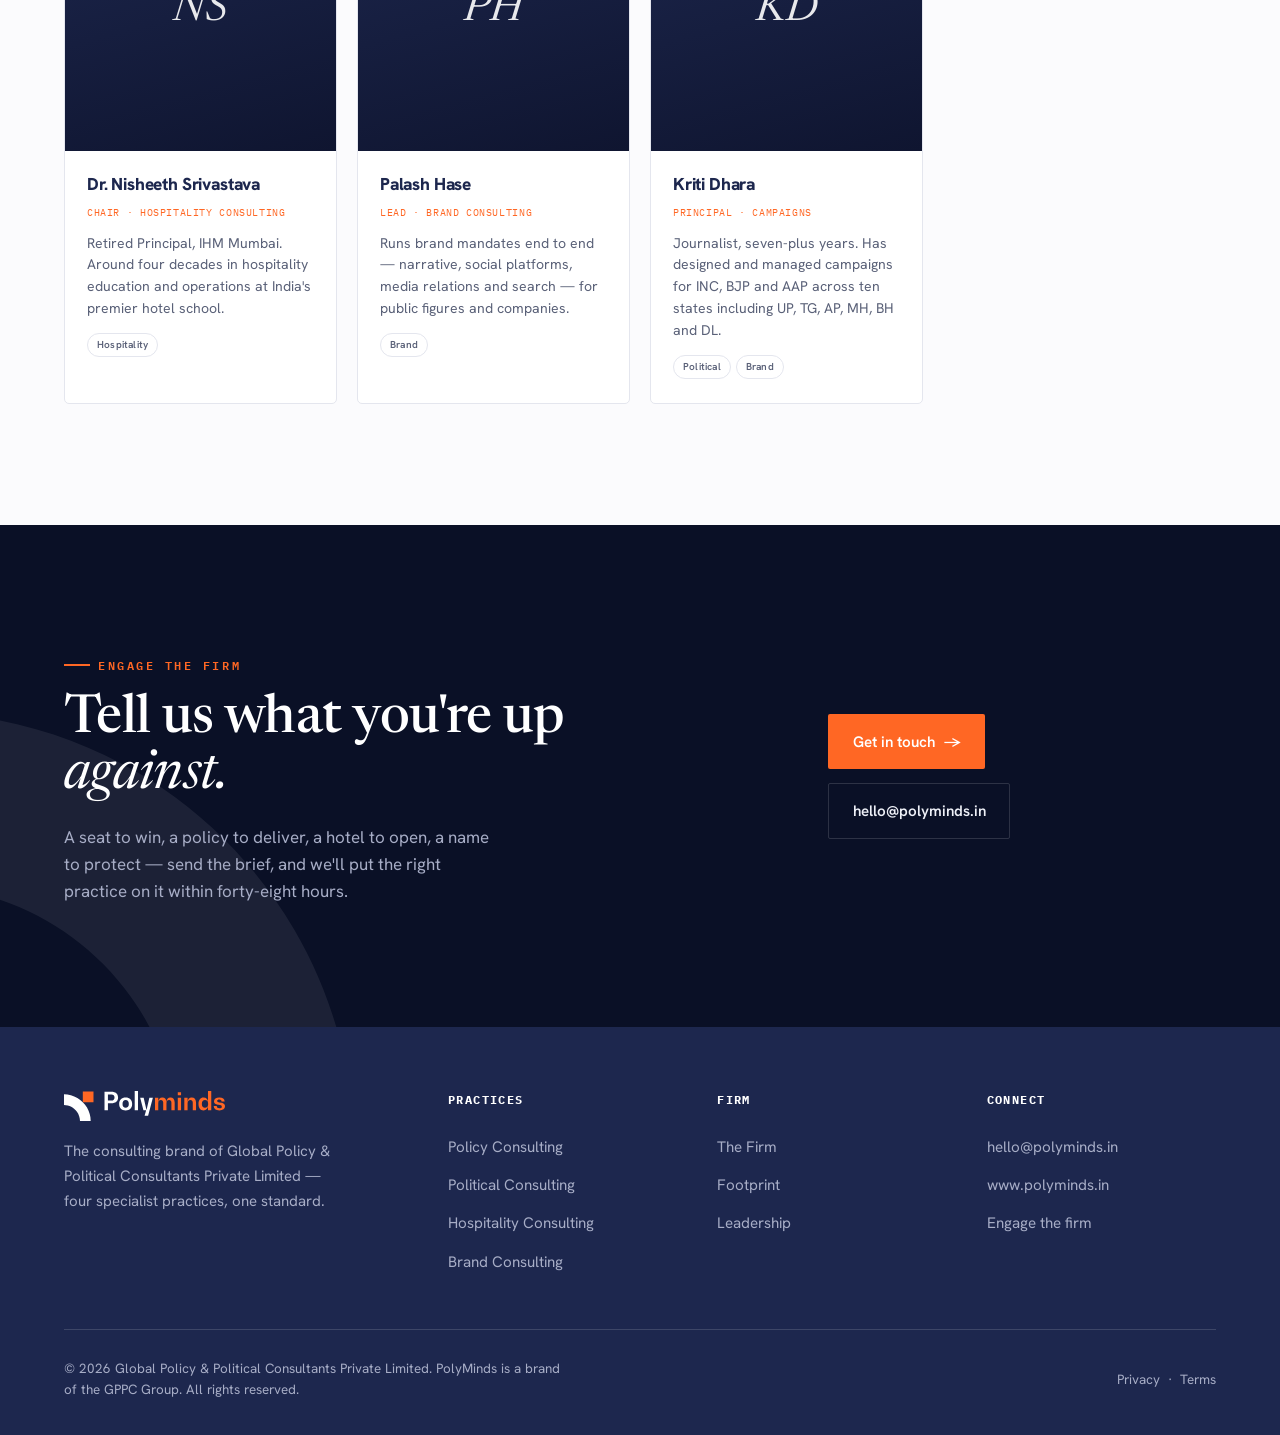
==== commit 4b357037: "Update index.html" ====
--- a/index.html
+++ b/index.html
@@ -224,9 +224,9 @@
           </div>
         </div>
         <div class="tmember reveal" style="transition-delay:.06s">
-          <div class="pic"><div class="mono-av" aria-hidden="true">P</div></div>
-          <div class="tinfo">
-            <div class="nm">Palash</div>
+          <div class="pic"><div class="mono-av" aria-hidden="true">PH</div></div>
+          <div class="tinfo">
+            <div class="nm">Palash Hase</div>
             <div class="rl">Lead · Brand Consulting</div>
             <p class="bio">Runs brand mandates end to end — narrative, social platforms, media relations and search — for public figures and companies.</p>
             <div class="tags"><span class="tg">Brand</span></div>
@@ -238,15 +238,6 @@
             <div class="nm">Kriti Dhara</div>
             <div class="rl">Principal · Campaigns</div>
             <p class="bio">Journalist, seven-plus years. Has designed and managed campaigns for INC, BJP and AAP across ten states including UP, TG, AP, MH, BH and DL.</p>
-            <div class="tags"><span class="tg">Political</span><span class="tg">Brand</span></div>
-          </div>
-        </div>
-        <div class="tmember reveal" style="transition-delay:.18s">
-          <div class="pic"><div class="mono-av" aria-hidden="true">AS</div></div>
-          <div class="tinfo">
-            <div class="nm">Abjit Singh</div>
-            <div class="rl">Principal · Brand Strategy</div>
-            <p class="bio">B.Tech + MBA, ten-plus years. Managed the office of ex-CM Captain Amarinder Singh; brand strategy for the Delhi CM since 2026.</p>
             <div class="tags"><span class="tg">Political</span><span class="tg">Brand</span></div>
           </div>
         </div>
--- a/styles.css
+++ b/styles.css
@@ -293,3 +293,10 @@
   *{animation:none!important;transition:none!important;scroll-behavior:auto!important}
   .reveal,.hero [data-load]{opacity:1!important;transform:none!important}
 }
+
+/* AUTHENTIC LOGO LOCKUP */
+.brand .lockup{display:flex;flex-direction:column;gap:6px}
+.brand .logo{height:30px;width:auto;display:block}
+.brand .grp{margin-top:0}
+footer .brand .logo{height:30px}
+.m-menu .logo{height:26px;width:auto;display:block}
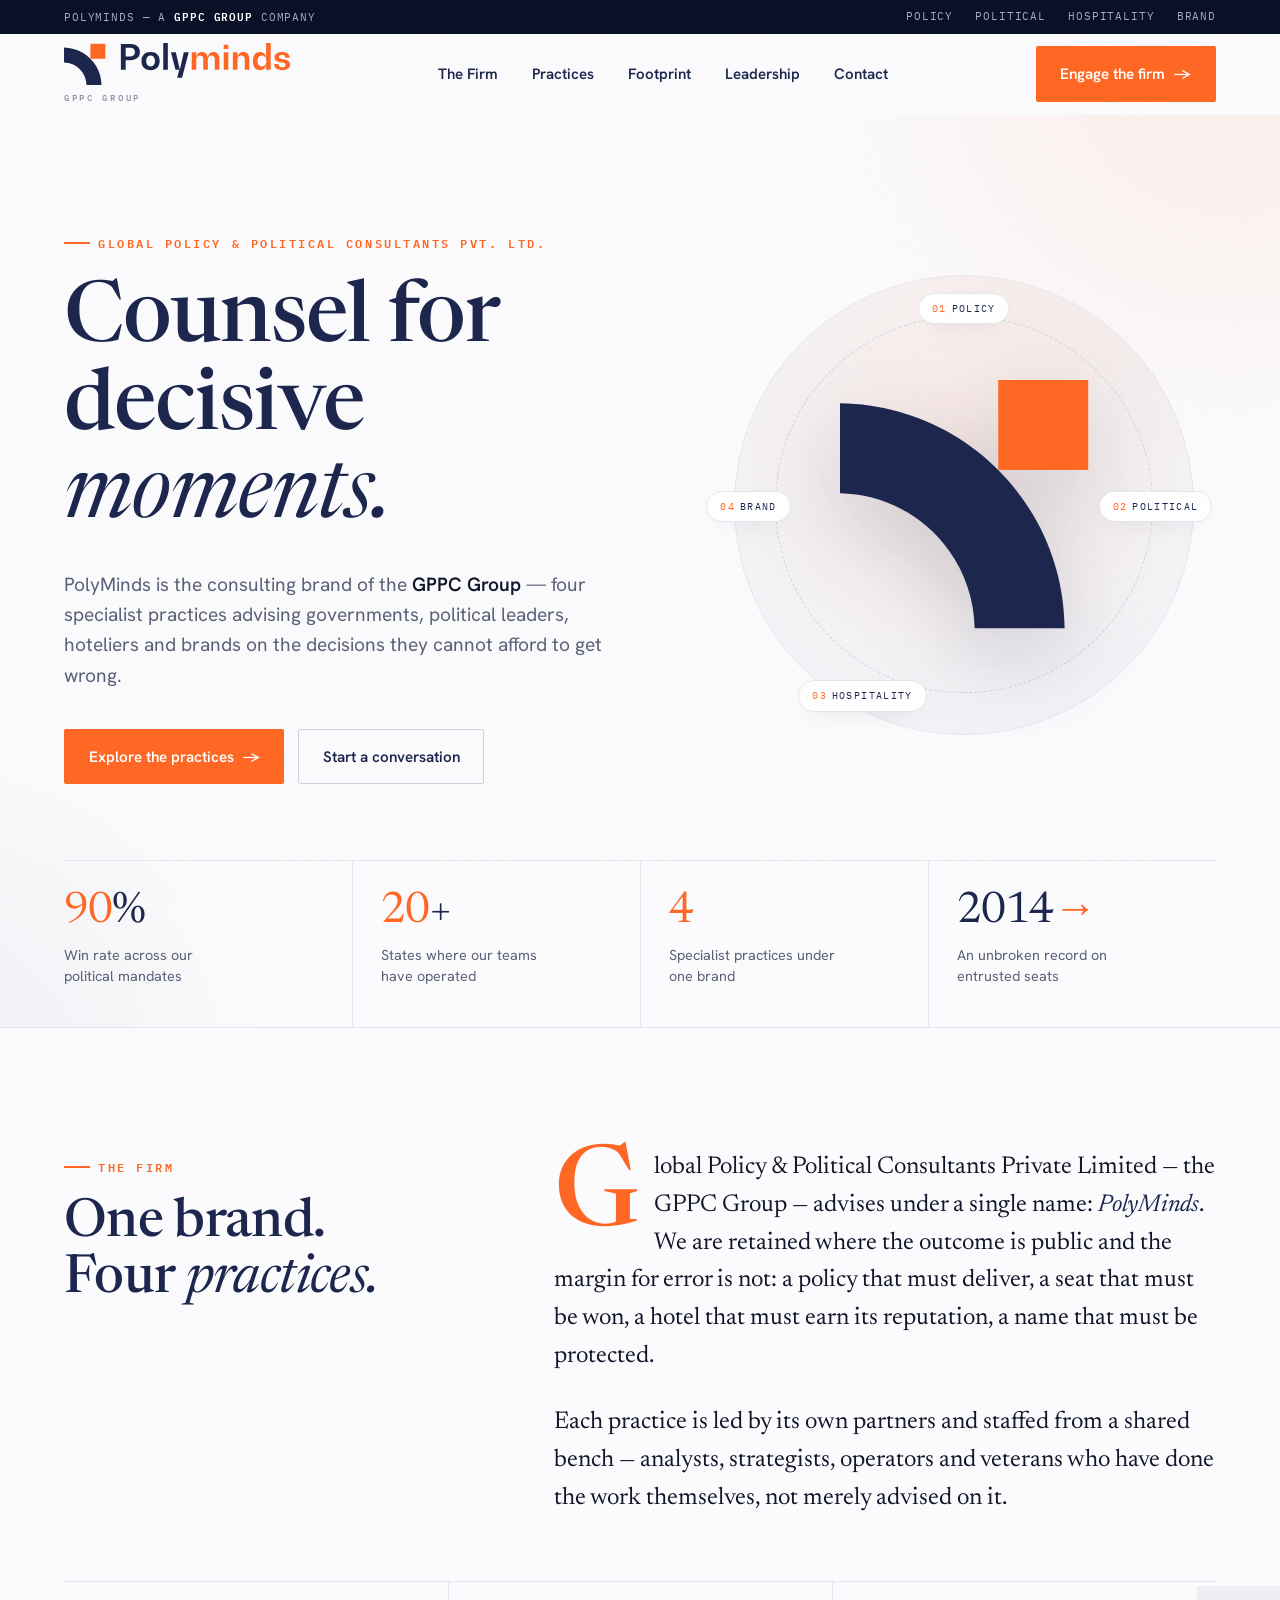
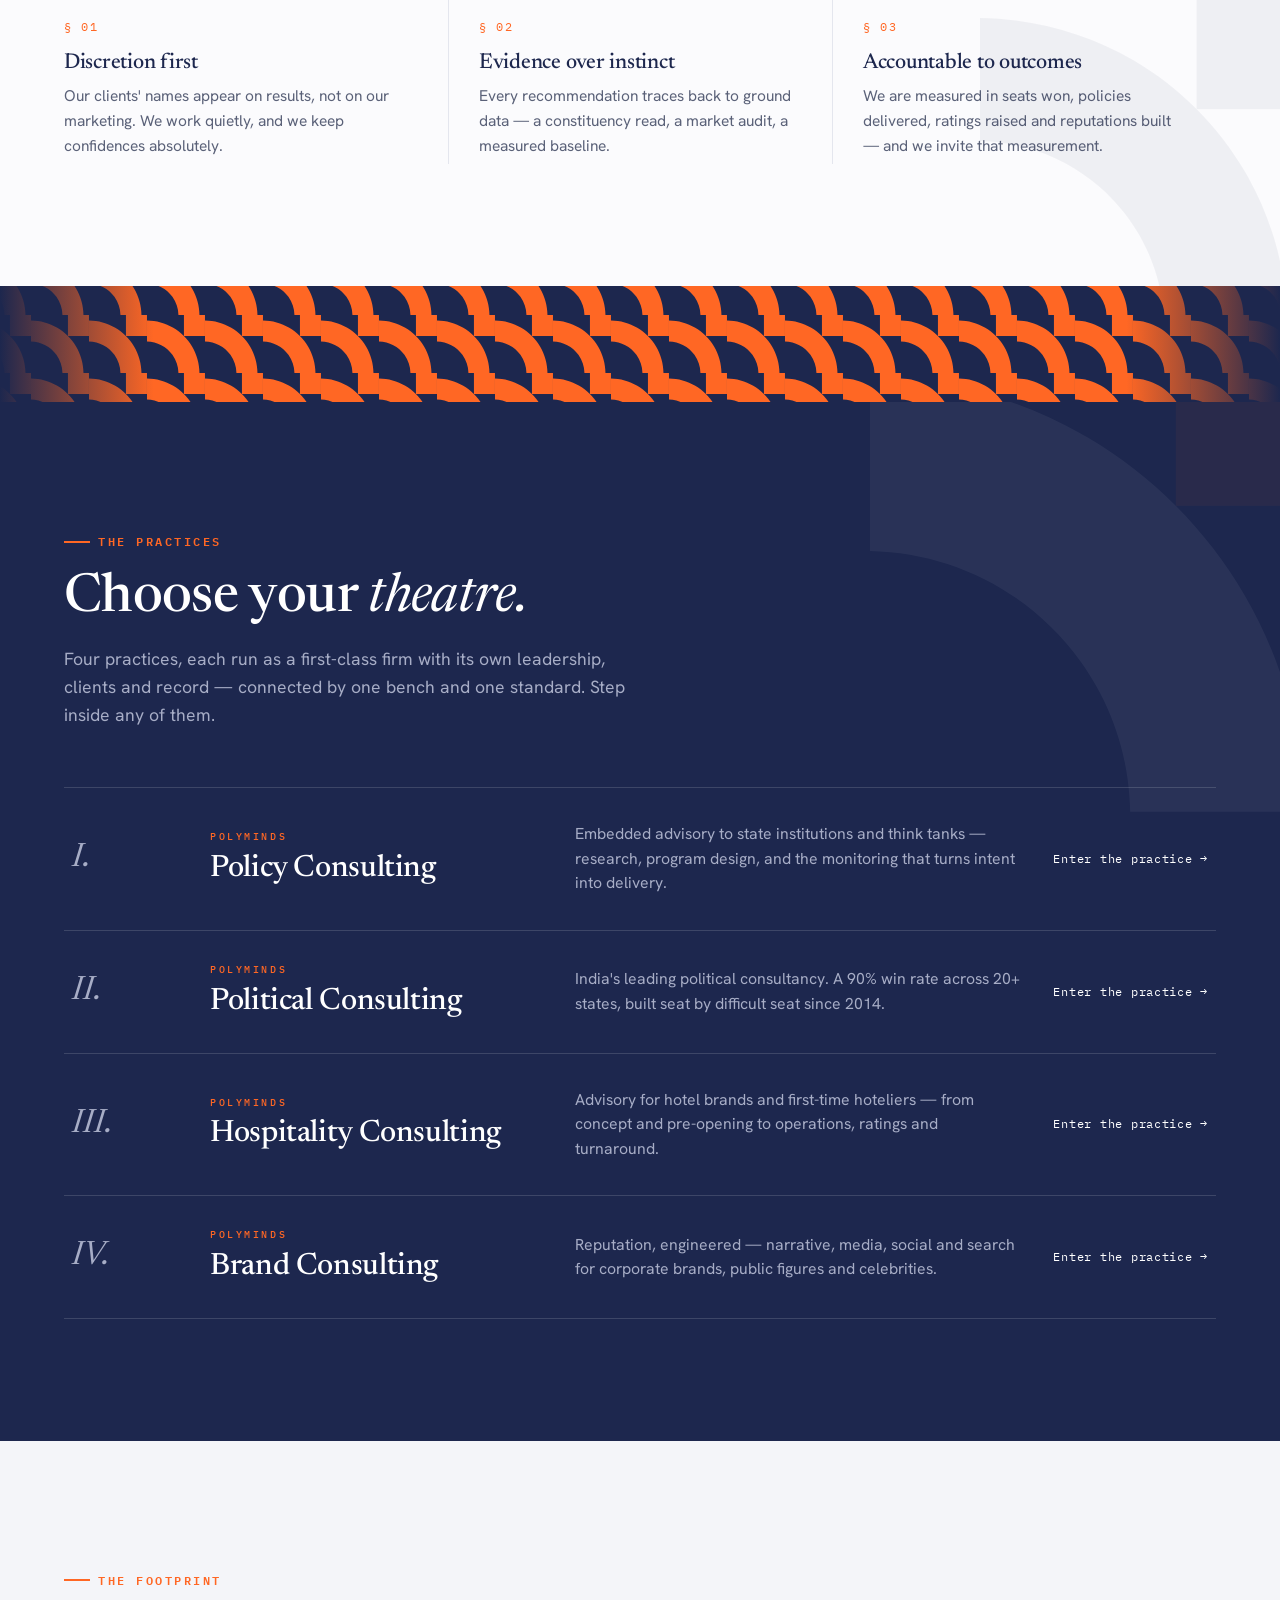
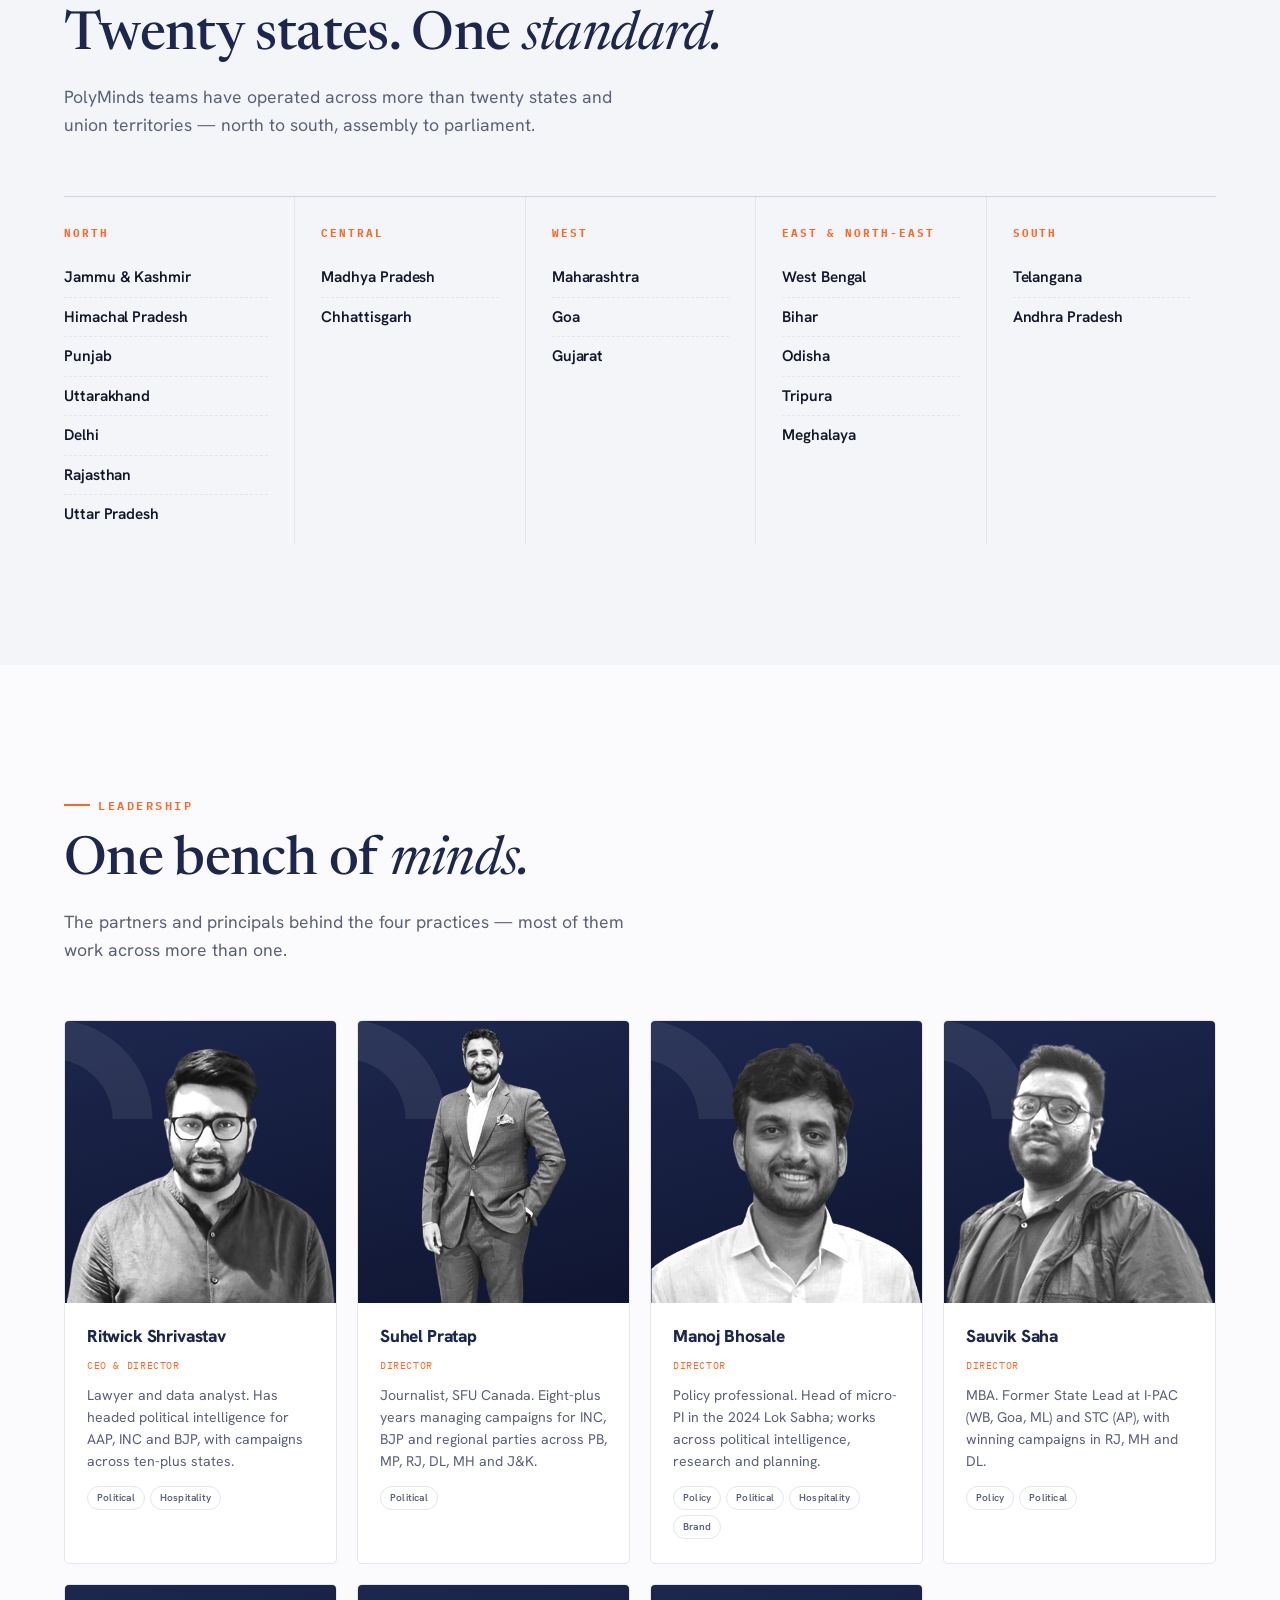
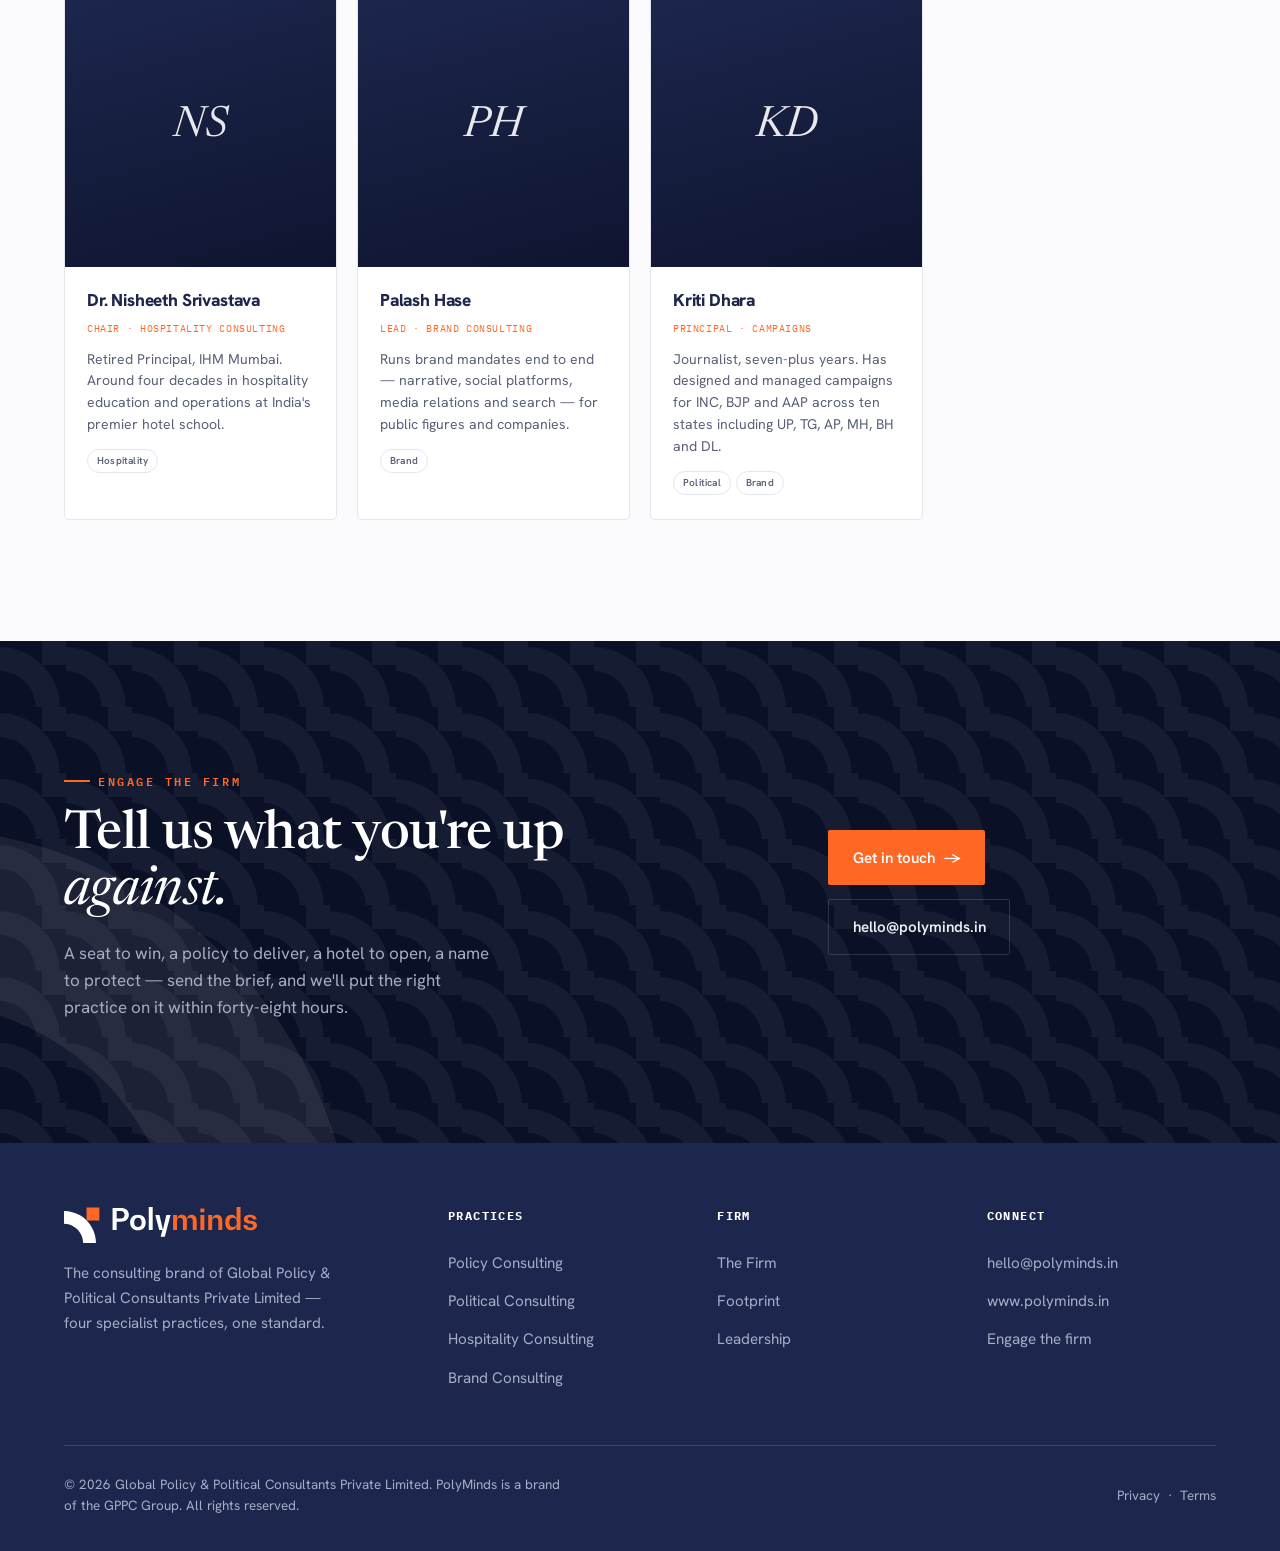
==== commit d448ca58: "Update index.html" ====
--- a/index.html
+++ b/index.html
@@ -97,6 +97,7 @@
   </section>
 
   <section id="firm" class="firm">
+    <svg class="fmark" aria-hidden="true" viewBox="0 0 110.8 110.8"><path d="M0 50.54C19.46 50.93 37.3 60.34 48.57 76 55.88 86.15 59.86 98.22 60.06 110.73L100.19 110.73C100.03 93.06 95.31 75.84 86.37 60.57 77.62 45.64 65.11 33.09 50.17 24.31 35.15 15.49 17.41 10.58 0 10.41Z" fill="#1D274E"/><rect x="70.58" y="0" width="40.13" height="40.13" fill="#1D274E"/></svg>
     <div class="wrap">
       <div class="firm-grid">
         <div class="firm-left reveal">
@@ -116,6 +117,7 @@
     </div>
   </section>
 
+  <div class="motif-band" aria-hidden="true"></div>
   <section id="practices" class="verticals">
     <svg class="watermark" aria-hidden="true" viewBox="0 0 110.8 110.8"><path d="M0 50.54C19.46 50.93 37.3 60.34 48.57 76 55.88 86.15 59.86 98.22 60.06 110.73L100.19 110.73C100.03 93.06 95.31 75.84 86.37 60.57 77.62 45.64 65.11 33.09 50.17 24.31 35.15 15.49 17.41 10.58 0 10.41Z" fill="#fff"/><rect x="70.58" y="0" width="40.13" height="40.13" fill="#FF6724"/></svg>
     <div class="wrap">
@@ -182,7 +184,7 @@
           <div class="pic"><svg class="wm" viewBox="0 0 110.8 110.8"><path d="M0 50.54C19.46 50.93 37.3 60.34 48.57 76 55.88 86.15 59.86 98.22 60.06 110.73L100.19 110.73C100.03 93.06 95.31 75.84 86.37 60.57 77.62 45.64 65.11 33.09 50.17 24.31 35.15 15.49 17.41 10.58 0 10.41Z" fill="#fff"/></svg><img src="assets/ritwick.png" alt="Ritwick Shrivastav" loading="lazy"/></div>
           <div class="tinfo">
             <div class="nm">Ritwick Shrivastav</div>
-            <div class="rl">Chief Executive Officer</div>
+            <div class="rl">CEO &amp; Director</div>
             <p class="bio">Lawyer and data analyst. Has headed political intelligence for AAP, INC and BJP, with campaigns across ten-plus states.</p>
             <div class="tags"><span class="tg">Political</span><span class="tg">Hospitality</span></div>
           </div>
@@ -191,7 +193,7 @@
           <div class="pic"><svg class="wm" viewBox="0 0 110.8 110.8"><path d="M0 50.54C19.46 50.93 37.3 60.34 48.57 76 55.88 86.15 59.86 98.22 60.06 110.73L100.19 110.73C100.03 93.06 95.31 75.84 86.37 60.57 77.62 45.64 65.11 33.09 50.17 24.31 35.15 15.49 17.41 10.58 0 10.41Z" fill="#fff"/></svg><img src="assets/suhel.png" alt="Suhel Pratap" loading="lazy"/></div>
           <div class="tinfo">
             <div class="nm">Suhel Pratap</div>
-            <div class="rl">Chief Operating Officer</div>
+            <div class="rl">Director</div>
             <p class="bio">Journalist, SFU Canada. Eight-plus years managing campaigns for INC, BJP and regional parties across PB, MP, RJ, DL, MH and J&amp;K.</p>
             <div class="tags"><span class="tg">Political</span></div>
           </div>
@@ -200,7 +202,7 @@
           <div class="pic"><svg class="wm" viewBox="0 0 110.8 110.8"><path d="M0 50.54C19.46 50.93 37.3 60.34 48.57 76 55.88 86.15 59.86 98.22 60.06 110.73L100.19 110.73C100.03 93.06 95.31 75.84 86.37 60.57 77.62 45.64 65.11 33.09 50.17 24.31 35.15 15.49 17.41 10.58 0 10.41Z" fill="#fff"/></svg><img src="assets/manoj.png" alt="Manoj Bhosale" loading="lazy"/></div>
           <div class="tinfo">
             <div class="nm">Manoj Bhosale</div>
-            <div class="rl">Chief Financial Officer</div>
+            <div class="rl">Director</div>
             <p class="bio">Policy professional. Head of micro-PI in the 2024 Lok Sabha; works across political intelligence, research and planning.</p>
             <div class="tags"><span class="tg">Policy</span><span class="tg">Political</span><span class="tg">Hospitality</span><span class="tg">Brand</span></div>
           </div>
@@ -209,7 +211,7 @@
           <div class="pic"><svg class="wm" viewBox="0 0 110.8 110.8"><path d="M0 50.54C19.46 50.93 37.3 60.34 48.57 76 55.88 86.15 59.86 98.22 60.06 110.73L100.19 110.73C100.03 93.06 95.31 75.84 86.37 60.57 77.62 45.64 65.11 33.09 50.17 24.31 35.15 15.49 17.41 10.58 0 10.41Z" fill="#fff"/></svg><img src="assets/sauvik.png" alt="Sauvik Saha" loading="lazy"/></div>
           <div class="tinfo">
             <div class="nm">Sauvik Saha</div>
-            <div class="rl">Chief Marketing Officer</div>
+            <div class="rl">Director</div>
             <p class="bio">MBA. Former State Lead at I-PAC (WB, Goa, ML) and STC (AP), with winning campaigns in RJ, MH and DL.</p>
             <div class="tags"><span class="tg">Policy</span><span class="tg">Political</span></div>
           </div>
--- a/styles.css
+++ b/styles.css
@@ -288,6 +288,7 @@
   .foot-top{grid-template-columns:1fr}
   .hero{padding-top:80px}
   .hero.sub{padding-top:64px}
+  .brand .logo{height:34px}
 }
 @media (prefers-reduced-motion:reduce){
   *{animation:none!important;transition:none!important;scroll-behavior:auto!important}
@@ -296,7 +297,15 @@
 
 /* AUTHENTIC LOGO LOCKUP */
 .brand .lockup{display:flex;flex-direction:column;gap:6px}
-.brand .logo{height:30px;width:auto;display:block}
+.brand .logo{height:42px;width:auto;display:block}
 .brand .grp{margin-top:0}
-footer .brand .logo{height:30px}
-.m-menu .logo{height:26px;width:auto;display:block}
+footer .brand .logo{height:36px}
+.m-menu .logo{height:30px;width:auto;display:block}
+
+/* SIGNATURE ARC+SQUARE PATTERN — brand motif */
+.motif-band{height:clamp(84px,10vw,116px);background-color:var(--navy);background-image:url("data:image/svg+xml,%3Csvg%20xmlns%3D'http%3A%2F%2Fwww.w3.org%2F2000%2Fsvg'%20viewBox%3D'0%200%20110.8%20110.8'%20width%3D'110.8'%20height%3D'110.8'%3E%3Cpath%20d%3D'M0%2050.54C19.46%2050.93%2037.3%2060.34%2048.57%2076%2055.88%2086.15%2059.86%2098.22%2060.06%20110.73L100.19%20110.73C100.03%2093.06%2095.31%2075.84%2086.37%2060.57%2077.62%2045.64%2065.11%2033.09%2050.17%2024.31%2035.15%2015.49%2017.41%2010.58%200%2010.41Z'%20fill%3D'%23FF6724'%2F%3E%3Crect%20x%3D'70.58'%20y%3D'0'%20width%3D'40.13'%20height%3D'40.13'%20fill%3D'%23FF6724'%2F%3E%3C%2Fsvg%3E");background-size:58px 58px;background-position:center;position:relative}
+.motif-band::after{content:"";position:absolute;inset:0;background:linear-gradient(90deg,var(--navy),transparent 12%,transparent 88%,var(--navy))}
+.cta{background-color:var(--navy-1000);background-image:url("data:image/svg+xml,%3Csvg%20xmlns%3D'http%3A%2F%2Fwww.w3.org%2F2000%2Fsvg'%20viewBox%3D'0%200%20110.8%20110.8'%20width%3D'110.8'%20height%3D'110.8'%3E%3Cpath%20d%3D'M0%2050.54C19.46%2050.93%2037.3%2060.34%2048.57%2076%2055.88%2086.15%2059.86%2098.22%2060.06%20110.73L100.19%20110.73C100.03%2093.06%2095.31%2075.84%2086.37%2060.57%2077.62%2045.64%2065.11%2033.09%2050.17%2024.31%2035.15%2015.49%2017.41%2010.58%200%2010.41Z'%20fill%3D'%23FFFFFF'%20fill-opacity%3D'0.05'%2F%3E%3Crect%20x%3D'70.58'%20y%3D'0'%20width%3D'40.13'%20height%3D'40.13'%20fill%3D'%23FFFFFF'%20fill-opacity%3D'0.05'%2F%3E%3C%2Fsvg%3E");background-size:66px 66px}
+.firm{position:relative}
+.firm .fmark{position:absolute;right:-40px;bottom:-40px;width:340px;opacity:.05;pointer-events:none}
+@media (max-width:560px){.motif-band{background-size:46px 46px}}
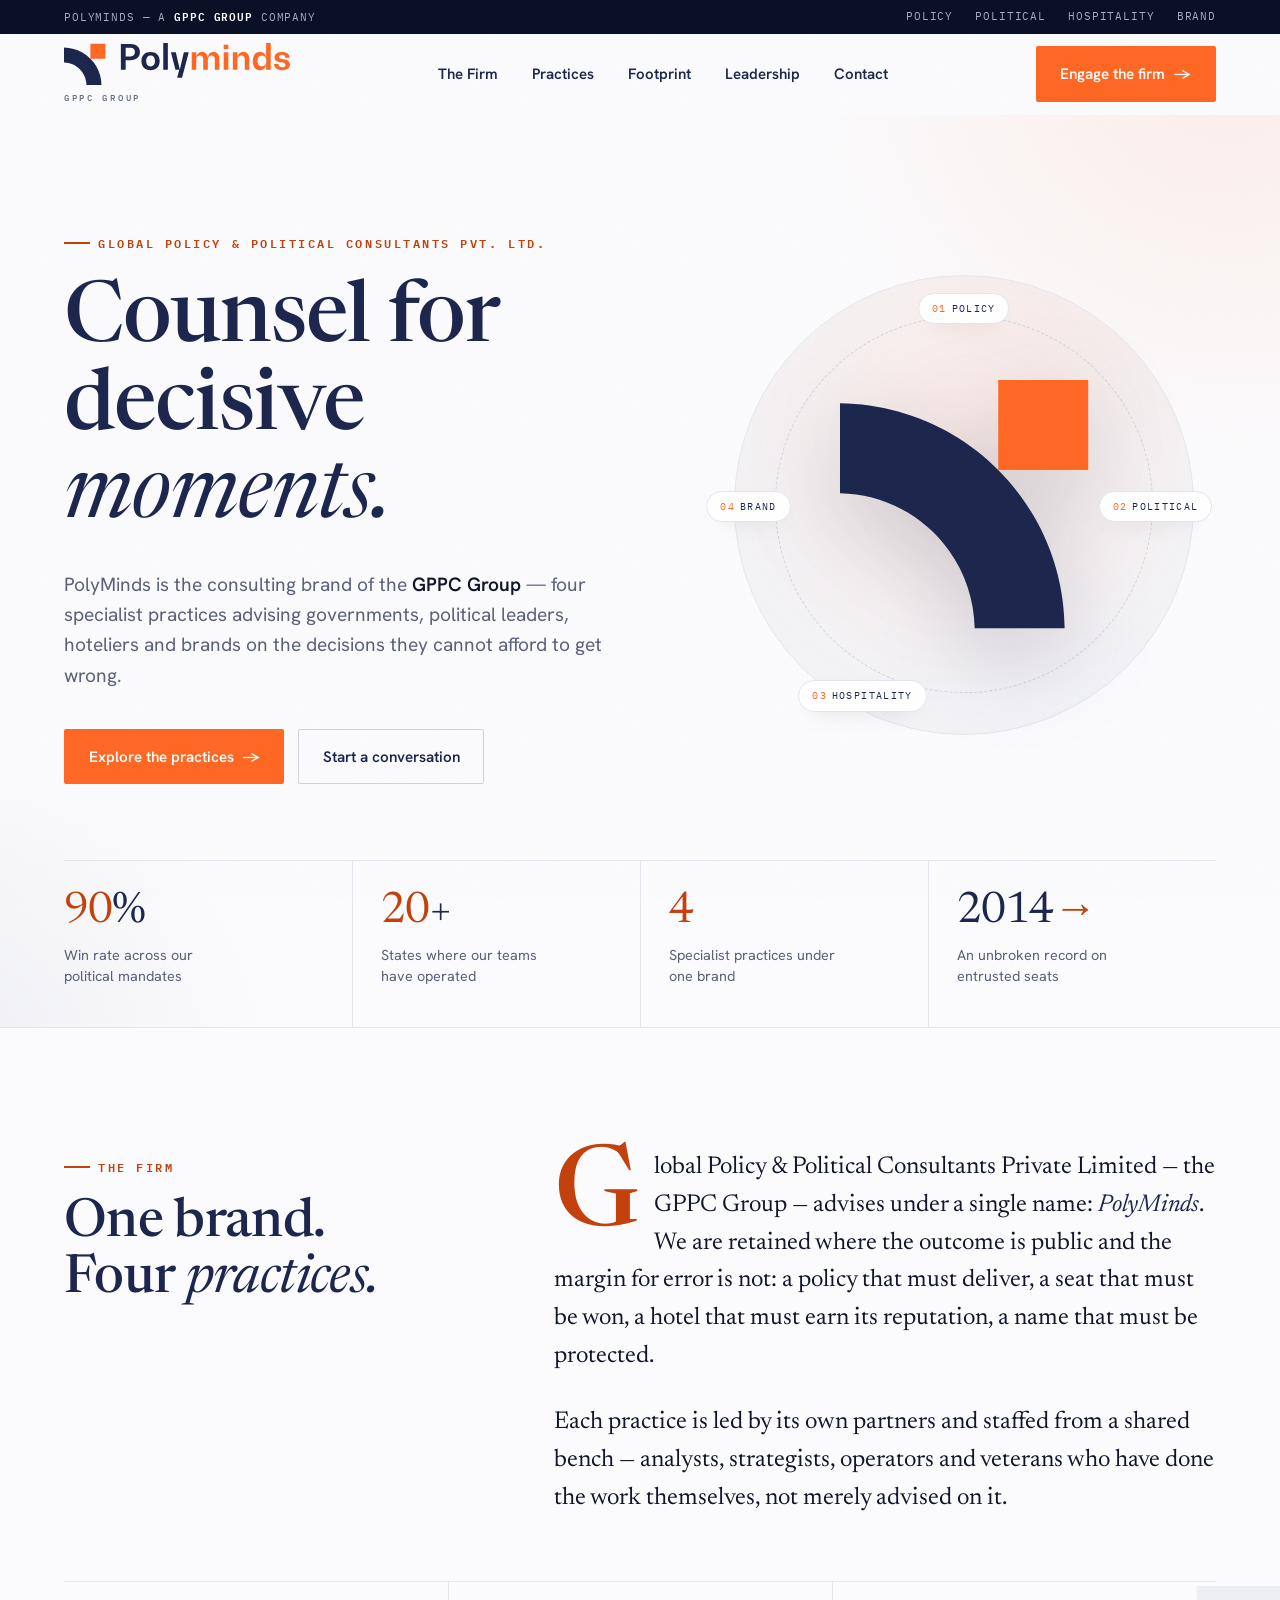
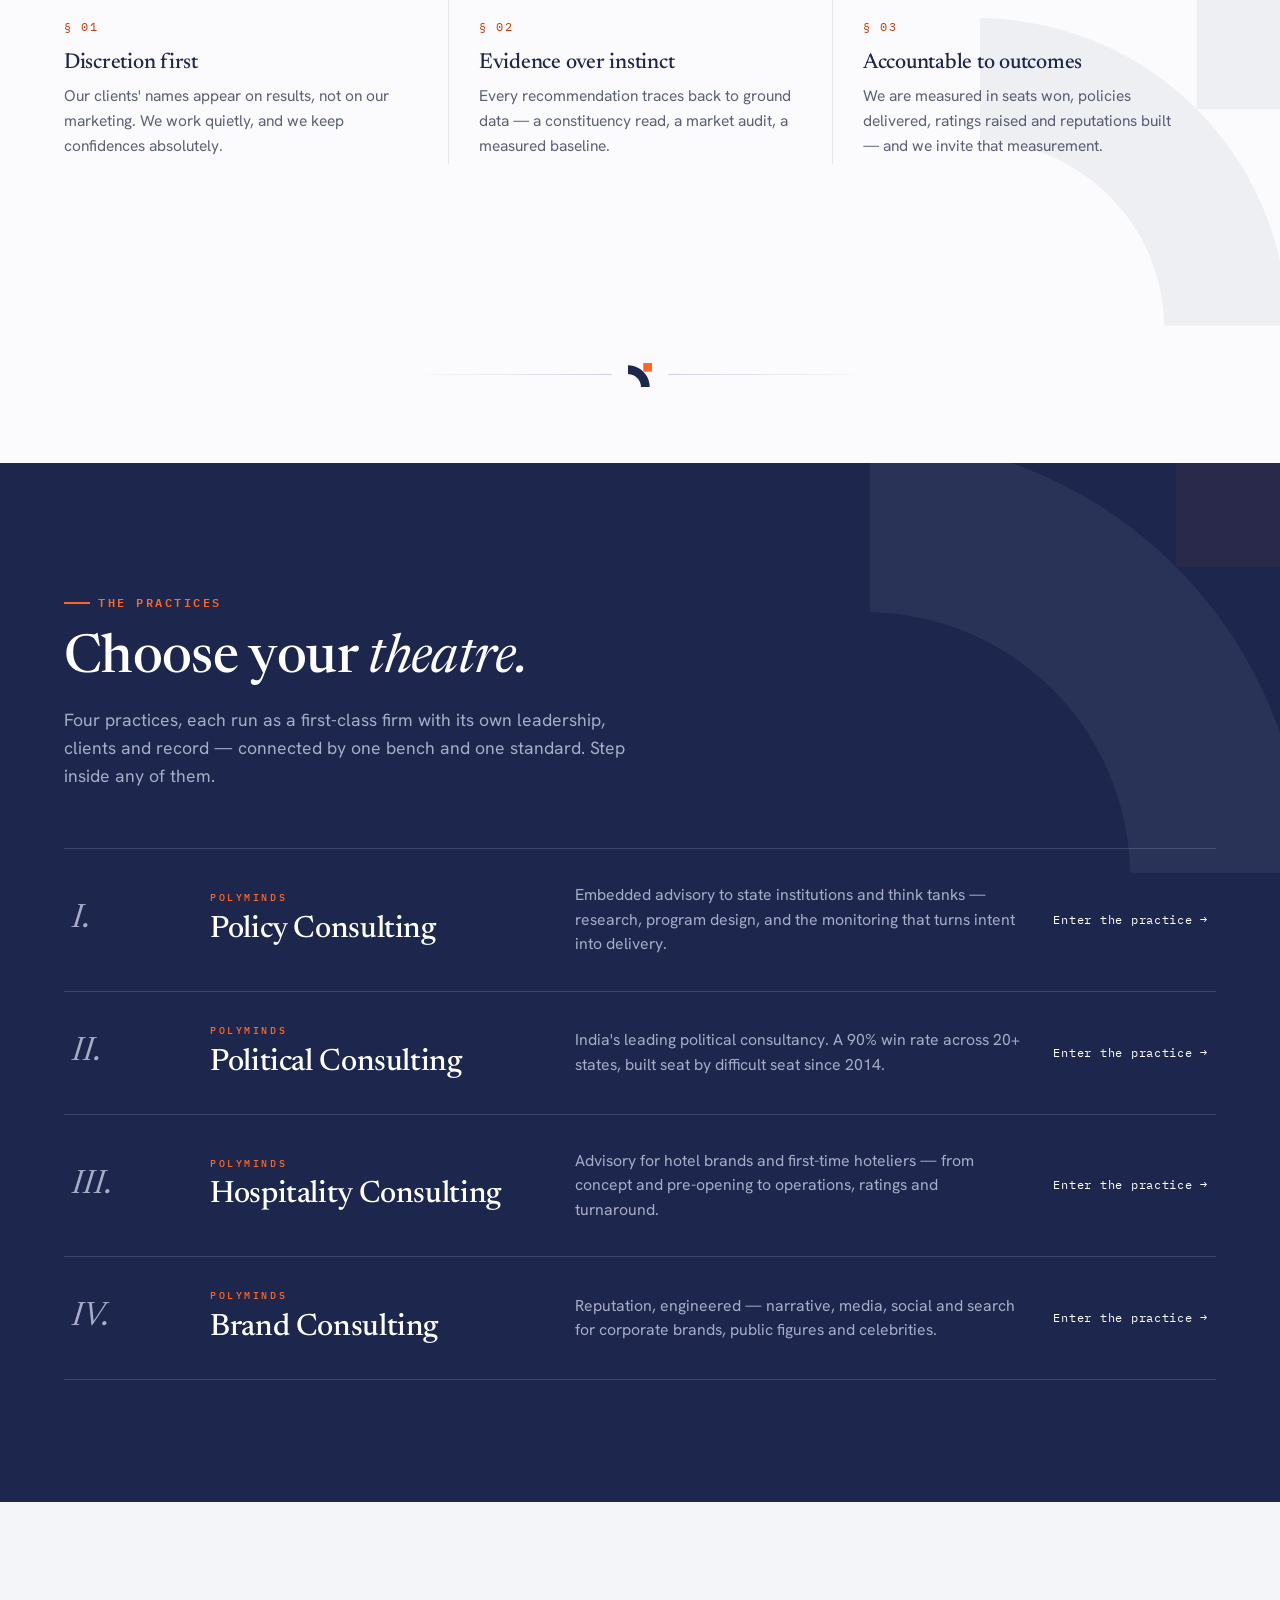
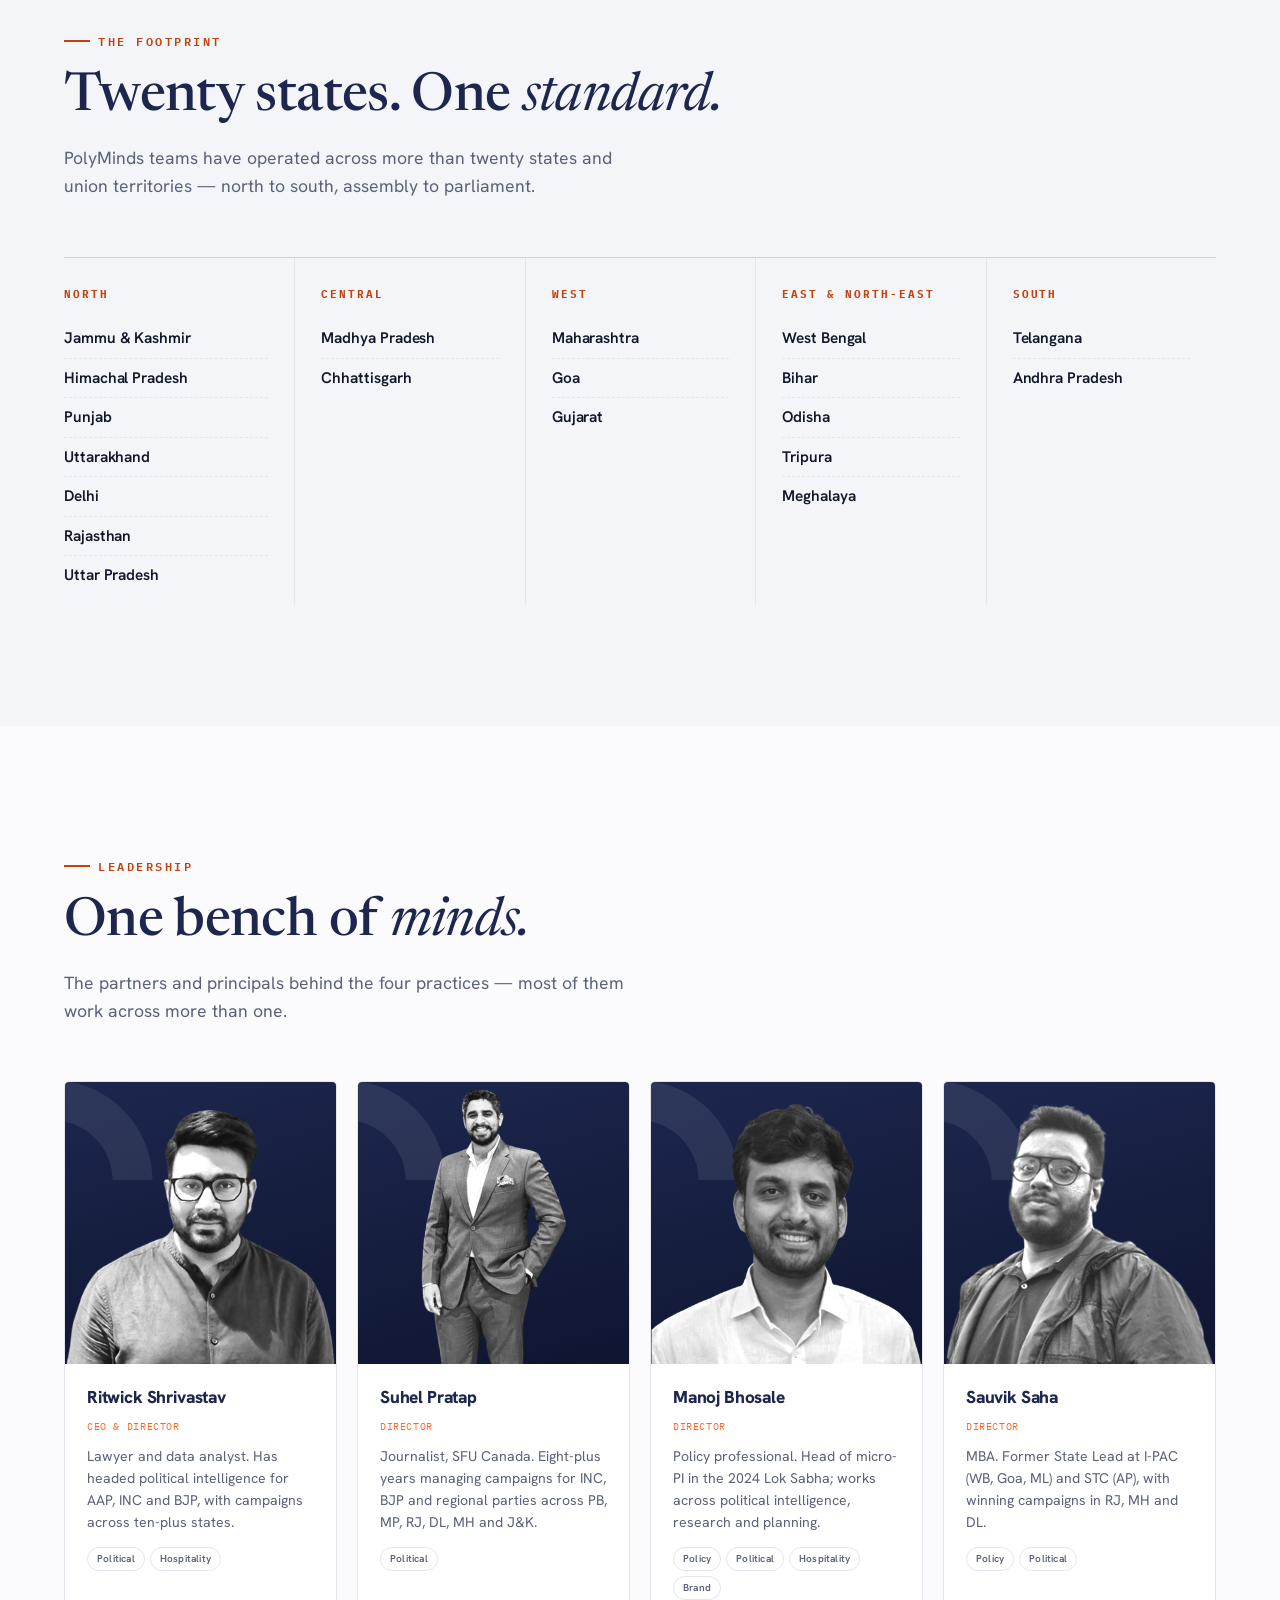
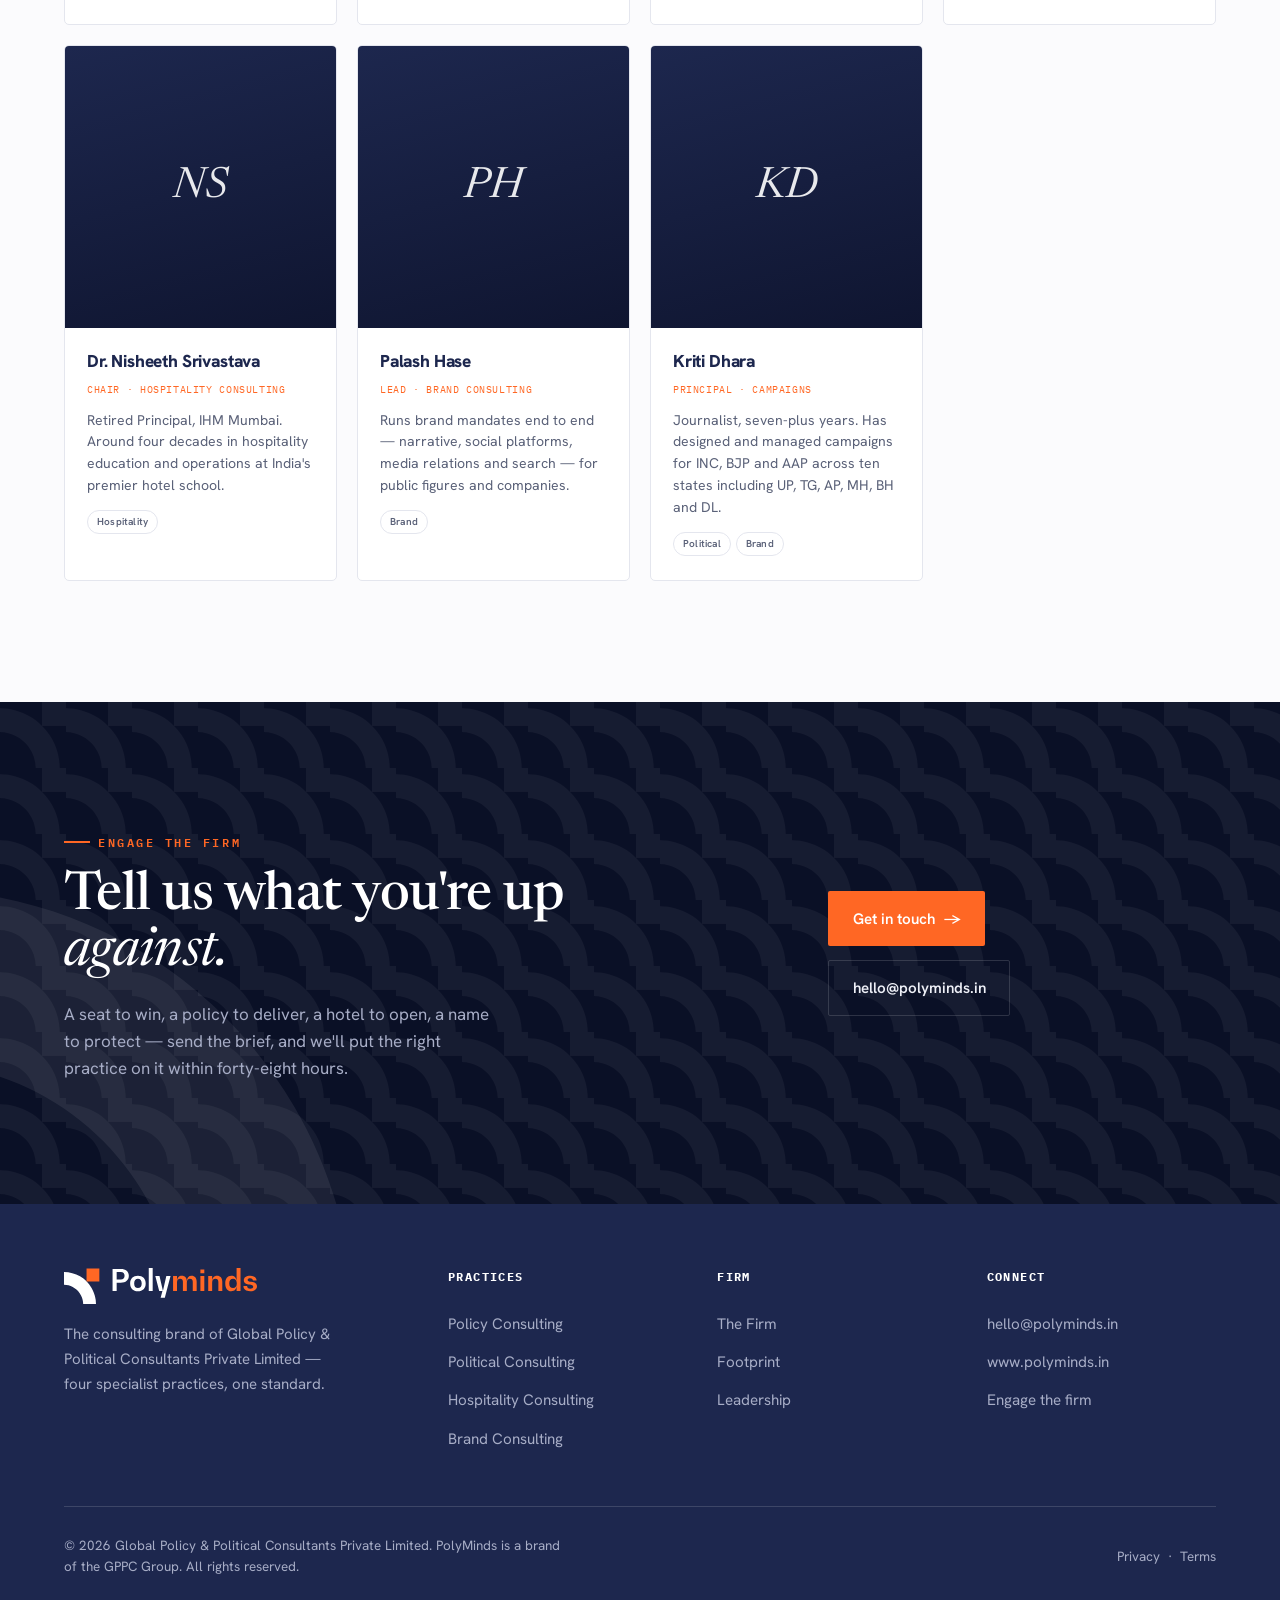
==== commit 9b8f560e: "Update index.html" ====
--- a/index.html
+++ b/index.html
@@ -5,6 +5,22 @@
 <meta name="viewport" content="width=device-width, initial-scale=1" />
 <title>PolyMinds — The GPPC Group · Policy, Political, Hospitality &amp; Brand Consulting</title>
 <meta name="description" content="PolyMinds is the consulting brand of Global Policy & Political Consultants Pvt. Ltd. (GPPC Group) — four specialist practices advising governments, political leaders, hoteliers and brands across India." />
+
+<link rel="icon" href="assets/favicon.svg" type="image/svg+xml" />
+<meta name="theme-color" content="#1D274E" />
+<link rel="canonical" href="https://polyminds.in/" />
+<meta property="og:type" content="website" />
+<meta property="og:site_name" content="PolyMinds — GPPC Group" />
+<meta property="og:title" content="PolyMinds — The GPPC Group · Policy, Political, Hospitality &amp; Brand Consulting" />
+<meta property="og:description" content="PolyMinds is the consulting brand of Global Policy & Political Consultants Pvt. Ltd. (GPPC Group) — four specialist practices advising governments, political leaders, hoteliers and brands across India." />
+<meta property="og:url" content="https://polyminds.in/" />
+<meta property="og:image" content="https://polyminds.in/assets/og.png" />
+<meta property="og:image:width" content="1200" />
+<meta property="og:image:height" content="630" />
+<meta name="twitter:card" content="summary_large_image" />
+<meta name="twitter:title" content="PolyMinds — The GPPC Group · Policy, Political, Hospitality &amp; Brand Consulting" />
+<meta name="twitter:description" content="PolyMinds is the consulting brand of Global Policy & Political Consultants Pvt. Ltd. (GPPC Group) — four specialist practices advising governments, political leaders, hoteliers and brands across India." />
+<meta name="twitter:image" content="https://polyminds.in/assets/og.png" />
 
 <link rel="preconnect" href="https://fonts.googleapis.com" />
 <link rel="preconnect" href="https://fonts.gstatic.com" crossorigin />
--- a/styles.css
+++ b/styles.css
@@ -1,8 +1,8 @@
 /* PolyMinds — GPPC Group · shared design system */
 :root{
   --navy:#1D274E; --navy-700:#161e3c; --navy-900:#0f1530; --navy-1000:#0a1026;
-  --orange:#FF6724; --orange-600:#ec5410; --orange-soft:rgba(255,103,36,.08);
-  --ink:#11162b; --muted:#5a6178; --muted-2:#8a90a6; --line:#e4e6ee; --line-strong:#cfd3e0;
+  --orange:#FF6724; --orange-600:#ec5410; --orange-soft:rgba(255,103,36,.08); --orange-ink:#C2410C;
+  --ink:#11162b; --muted:#5a6178; --muted-2:#676d80; --line:#e4e6ee; --line-strong:#cfd3e0;
   --paper:#fbfbfd; --paper-2:#f4f5f9; --white:#fff;
   --on-navy:#eef0f7; --on-navy-muted:#a7adc6; --line-navy:rgba(255,255,255,.14);
   --serif:'Newsreader',Georgia,serif; --sans:'Hanken Grotesk',system-ui,sans-serif; --mono:'IBM Plex Mono',ui-monospace,monospace;
@@ -23,8 +23,9 @@
 
 .wrap{max-width:var(--maxw);margin-inline:auto;padding-inline:var(--gut)}
 .mono{font-family:var(--mono);font-weight:500;font-variant-numeric:tabular-nums}
-.eyebrow{font-family:var(--mono);font-weight:600;font-size:.72rem;letter-spacing:.22em;text-transform:uppercase;color:var(--orange);display:inline-flex;align-items:center;gap:.7em}
-.eyebrow::before{content:"";width:26px;height:2px;background:var(--orange)}
+.eyebrow{font-family:var(--mono);font-weight:600;font-size:.72rem;letter-spacing:.22em;text-transform:uppercase;color:var(--orange-ink);display:inline-flex;align-items:center;gap:.7em}
+.eyebrow::before{content:"";width:26px;height:2px;background:currentColor}
+.verticals .eyebrow,.chapter.dark .eyebrow,.cta .eyebrow{color:var(--orange)}
 h1,h2,h3{font-family:var(--serif);font-weight:500;line-height:1.04;letter-spacing:-.012em;color:var(--navy)}
 .serif-i{font-style:italic;font-weight:400}
 
@@ -92,7 +93,7 @@
 .hled{padding:30px 28px 40px;border-left:1px solid var(--line)}
 .hled:first-child{border-left:0;padding-left:0}
 .hled .num{font-family:var(--serif);font-size:clamp(2rem,3.4vw,2.9rem);color:var(--navy);line-height:1;letter-spacing:-.02em}
-.hled .num em{color:var(--orange);font-style:normal}
+.hled .num em{color:var(--orange-ink);font-style:normal}
 .hled .lb{color:var(--muted);margin-top:10px;font-size:.9rem;max-width:22ch;line-height:1.45}
 
 section{padding-block:clamp(76px,9.5vw,136px)}
@@ -104,13 +105,13 @@
 .firm-grid{display:grid;grid-template-columns:.9fr 1.4fr;gap:64px;align-items:start}
 .firm-left h2{font-size:var(--t2);margin-top:20px}
 .firm-copy{font-family:var(--serif);font-size:clamp(1.25rem,1.9vw,1.6rem);line-height:1.55;color:var(--ink);font-weight:400}
-.firm-copy .dc{float:left;font-family:var(--serif);font-size:4.6em;line-height:.78;padding:.06em .12em 0 0;color:var(--orange);font-weight:500}
+.firm-copy .dc{float:left;font-family:var(--serif);font-size:4.6em;line-height:.78;padding:.06em .12em 0 0;color:var(--orange-ink);font-weight:500}
 .firm-copy p+p{margin-top:1.2em}
 .firm-copy em{font-style:italic;color:var(--navy)}
 .firm-tenets{display:grid;grid-template-columns:repeat(3,1fr);gap:0;margin-top:64px;border-top:1px solid var(--line)}
 .tenet{padding:30px 30px 6px;border-left:1px solid var(--line)}
 .tenet:first-child{border-left:0;padding-left:0}
-.tenet .tn{font-family:var(--mono);font-size:.72rem;color:var(--orange);letter-spacing:.14em}
+.tenet .tn{font-family:var(--mono);font-size:.72rem;color:var(--orange-ink);letter-spacing:.14em}
 .tenet h3{font-size:1.35rem;margin-top:12px}
 .tenet p{color:var(--muted);margin-top:10px;font-size:.97rem;line-height:1.6}
 
@@ -159,7 +160,8 @@
 
 .aside-card{border:1px solid var(--line);background:var(--white);border-radius:5px;padding:32px 30px;box-shadow:var(--shadow-card)}
 .aside-card+.aside-card{margin-top:20px}
-.aside-card .ac-k{font-family:var(--mono);font-size:.66rem;letter-spacing:.18em;text-transform:uppercase;color:var(--orange);margin-bottom:14px;display:block}
+.aside-card .ac-k{font-family:var(--mono);font-size:.66rem;letter-spacing:.18em;text-transform:uppercase;color:var(--orange-ink);margin-bottom:14px;display:block}
+.chapter.dark .aside-card .ac-k{color:var(--orange)}
 .aside-card h3{font-size:1.42rem;line-height:1.15}
 .aside-card p{color:var(--muted);margin-top:12px;font-size:.97rem;line-height:1.6}
 .aside-card p b{color:var(--ink)}
@@ -194,7 +196,7 @@
 .fp-grid{display:grid;grid-template-columns:repeat(5,1fr);gap:0;margin-top:56px;border-top:1px solid var(--line-strong)}
 .fp-col{padding:28px 26px 10px;border-left:1px solid var(--line)}
 .fp-col:first-child{border-left:0;padding-left:0}
-.fp-col h4{font-family:var(--mono);font-size:.68rem;letter-spacing:.18em;text-transform:uppercase;color:var(--orange);margin-bottom:16px}
+.fp-col h4{font-family:var(--mono);font-size:.68rem;letter-spacing:.18em;text-transform:uppercase;color:var(--orange-ink);margin-bottom:16px}
 .fp-col ul{list-style:none}
 .fp-col li{font-weight:600;font-size:.96rem;color:var(--ink);padding:7px 0;border-bottom:1px dashed var(--line);letter-spacing:-.005em}
 .fp-col li:last-child{border-bottom:0}
@@ -205,7 +207,7 @@
 .e-cell:hover{background:var(--white)}
 .e-cell .enm{font-family:var(--serif);font-size:1.28rem;color:var(--navy);line-height:1.2;letter-spacing:-.01em}
 .e-cell .erl{font-family:var(--mono);font-size:.66rem;letter-spacing:.1em;text-transform:uppercase;color:var(--muted-2);margin-top:9px}
-.e-cell .erl b{color:var(--orange);font-weight:600}
+.e-cell .erl b{color:var(--orange-ink);font-weight:600}
 
 .team{background:var(--paper-2)}
 .tgrid{display:grid;grid-template-columns:repeat(4,1fr);gap:20px;margin-top:56px}
@@ -241,8 +243,8 @@
 .foot-bottom{display:flex;justify-content:space-between;align-items:center;flex-wrap:wrap;gap:16px;padding-top:28px;font-size:.84rem}
 .foot-bottom .legal{max-width:64ch;line-height:1.6}
 
-.reveal{opacity:0;transform:translateY(24px);transition:opacity .8s var(--ease),transform .8s var(--ease)}
-.reveal.in{opacity:1;transform:none}
+.reveal{opacity:0;transform:translateY(9px) scale(.994);filter:blur(5px);transition:opacity .8s var(--ease),transform .8s var(--ease),filter .8s var(--ease)}
+.reveal.in{opacity:1;transform:none;filter:none}
 .hero [data-load]{opacity:0;transform:translateY(26px);animation:rise .9s var(--ease) forwards}
 @keyframes rise{to{opacity:1;transform:none}}
 
@@ -292,7 +294,7 @@
 }
 @media (prefers-reduced-motion:reduce){
   *{animation:none!important;transition:none!important;scroll-behavior:auto!important}
-  .reveal,.hero [data-load]{opacity:1!important;transform:none!important}
+  .reveal,.hero [data-load]{opacity:1!important;transform:none!important;filter:none!important}
 }
 
 /* AUTHENTIC LOGO LOCKUP */
@@ -302,10 +304,12 @@
 footer .brand .logo{height:36px}
 .m-menu .logo{height:30px;width:auto;display:block}
 
-/* SIGNATURE ARC+SQUARE PATTERN — brand motif */
-.motif-band{height:clamp(84px,10vw,116px);background-color:var(--navy);background-image:url("data:image/svg+xml,%3Csvg%20xmlns%3D'http%3A%2F%2Fwww.w3.org%2F2000%2Fsvg'%20viewBox%3D'0%200%20110.8%20110.8'%20width%3D'110.8'%20height%3D'110.8'%3E%3Cpath%20d%3D'M0%2050.54C19.46%2050.93%2037.3%2060.34%2048.57%2076%2055.88%2086.15%2059.86%2098.22%2060.06%20110.73L100.19%20110.73C100.03%2093.06%2095.31%2075.84%2086.37%2060.57%2077.62%2045.64%2065.11%2033.09%2050.17%2024.31%2035.15%2015.49%2017.41%2010.58%200%2010.41Z'%20fill%3D'%23FF6724'%2F%3E%3Crect%20x%3D'70.58'%20y%3D'0'%20width%3D'40.13'%20height%3D'40.13'%20fill%3D'%23FF6724'%2F%3E%3C%2Fsvg%3E");background-size:58px 58px;background-position:center;position:relative}
-.motif-band::after{content:"";position:absolute;inset:0;background:linear-gradient(90deg,var(--navy),transparent 12%,transparent 88%,var(--navy))}
+/* BRAND EMBLEM DIVIDER + subtle motifs */
+.motif-band{display:flex;align-items:center;justify-content:center;gap:56px;padding:clamp(52px,7vw,88px) var(--gut);background-image:url("data:image/svg+xml,%3Csvg%20xmlns%3D'http%3A%2F%2Fwww.w3.org%2F2000%2Fsvg'%20viewBox%3D'0%200%20110.8%20110.8'%20width%3D'110.8'%20height%3D'110.8'%3E%3Cpath%20d%3D'M0%2050.54C19.46%2050.93%2037.3%2060.34%2048.57%2076%2055.88%2086.15%2059.86%2098.22%2060.06%20110.73L100.19%20110.73C100.03%2093.06%2095.31%2075.84%2086.37%2060.57%2077.62%2045.64%2065.11%2033.09%2050.17%2024.31%2035.15%2015.49%2017.41%2010.58%200%2010.41Z'%20fill%3D'%231D274E'%2F%3E%3Crect%20x%3D'70.58'%20y%3D'0'%20width%3D'40.13'%20height%3D'40.13'%20fill%3D'%23FF6724'%2F%3E%3C%2Fsvg%3E");background-repeat:no-repeat;background-position:center;background-size:24px 24px}
+.motif-band::before,.motif-band::after{content:"";height:1px;width:min(200px,26vw)}
+.motif-band::before{background:linear-gradient(90deg,transparent,var(--line-strong))}
+.motif-band::after{background:linear-gradient(90deg,var(--line-strong),transparent)}
 .cta{background-color:var(--navy-1000);background-image:url("data:image/svg+xml,%3Csvg%20xmlns%3D'http%3A%2F%2Fwww.w3.org%2F2000%2Fsvg'%20viewBox%3D'0%200%20110.8%20110.8'%20width%3D'110.8'%20height%3D'110.8'%3E%3Cpath%20d%3D'M0%2050.54C19.46%2050.93%2037.3%2060.34%2048.57%2076%2055.88%2086.15%2059.86%2098.22%2060.06%20110.73L100.19%20110.73C100.03%2093.06%2095.31%2075.84%2086.37%2060.57%2077.62%2045.64%2065.11%2033.09%2050.17%2024.31%2035.15%2015.49%2017.41%2010.58%200%2010.41Z'%20fill%3D'%23FFFFFF'%20fill-opacity%3D'0.05'%2F%3E%3Crect%20x%3D'70.58'%20y%3D'0'%20width%3D'40.13'%20height%3D'40.13'%20fill%3D'%23FFFFFF'%20fill-opacity%3D'0.05'%2F%3E%3C%2Fsvg%3E");background-size:66px 66px}
 .firm{position:relative}
 .firm .fmark{position:absolute;right:-40px;bottom:-40px;width:340px;opacity:.05;pointer-events:none}
-@media (max-width:560px){.motif-band{background-size:46px 46px}}
+@media (max-width:560px){.motif-band{gap:34px;padding-block:44px;background-size:20px 20px}}
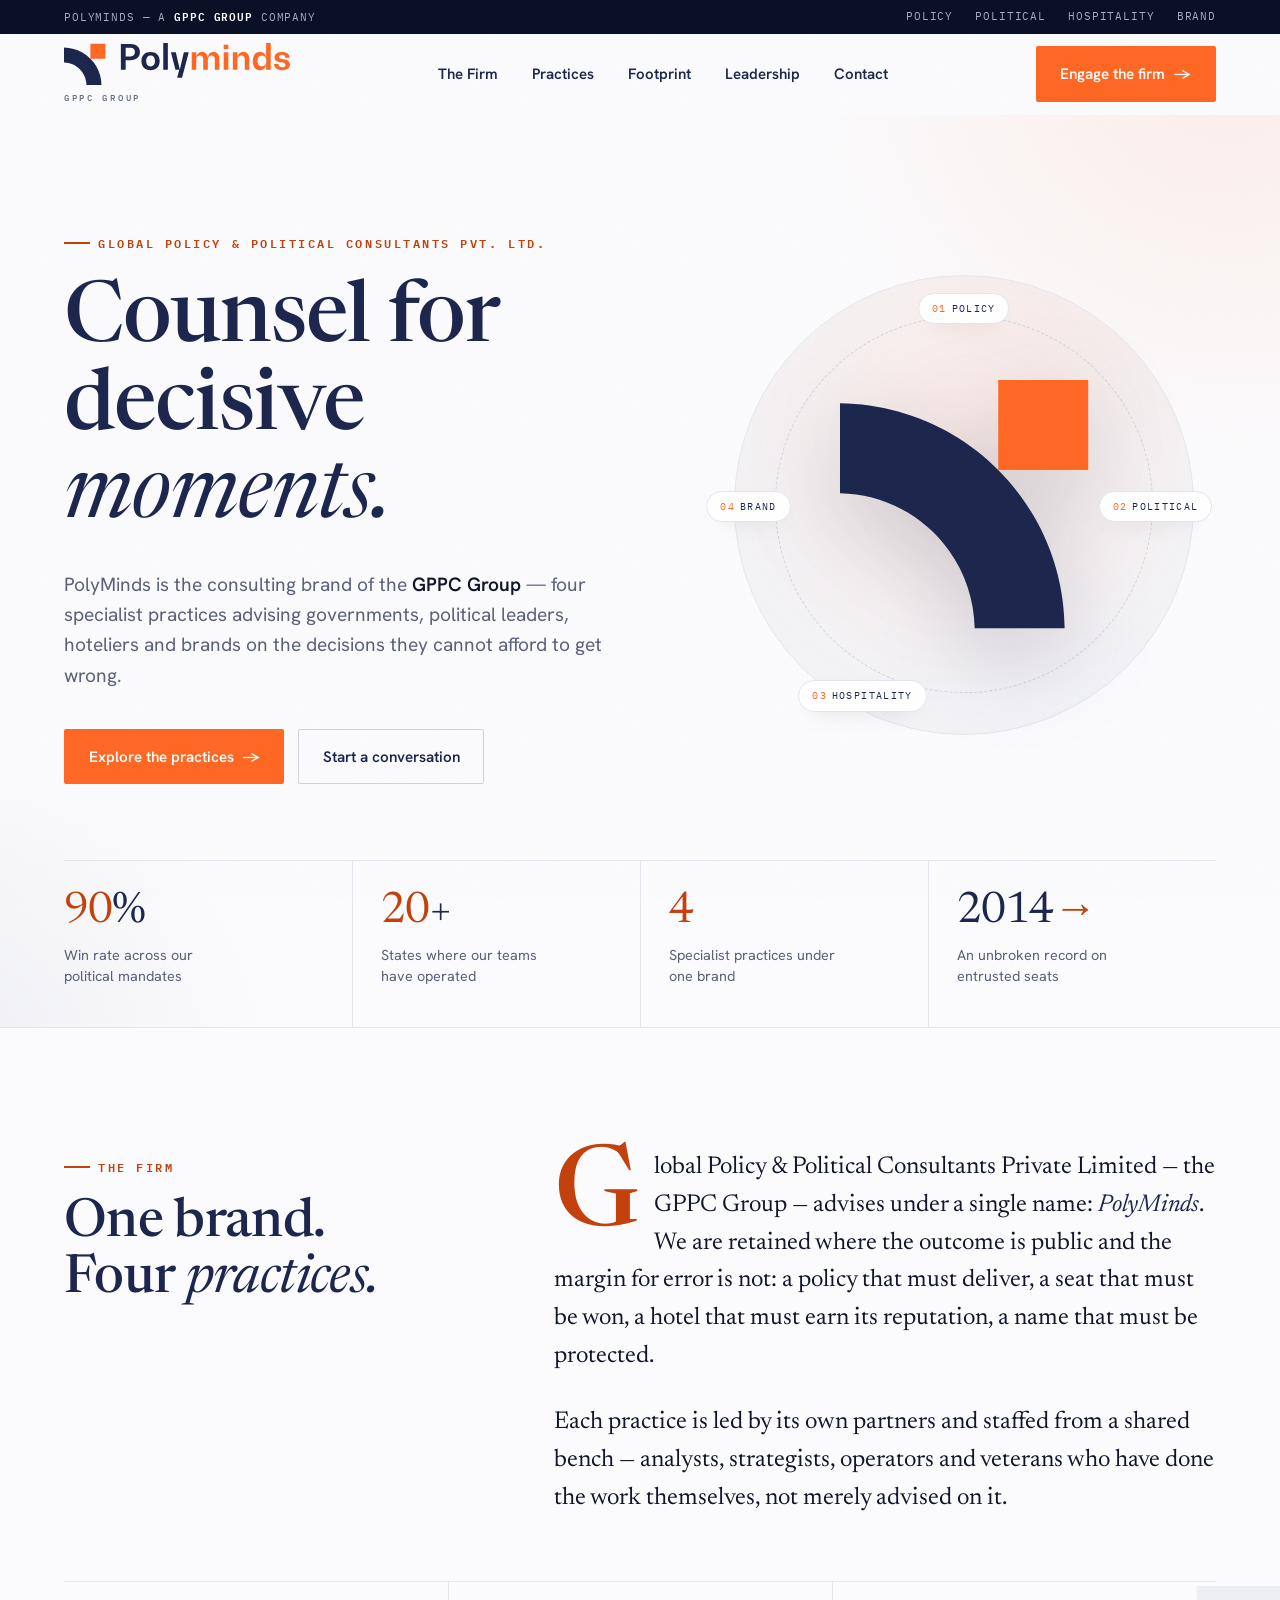
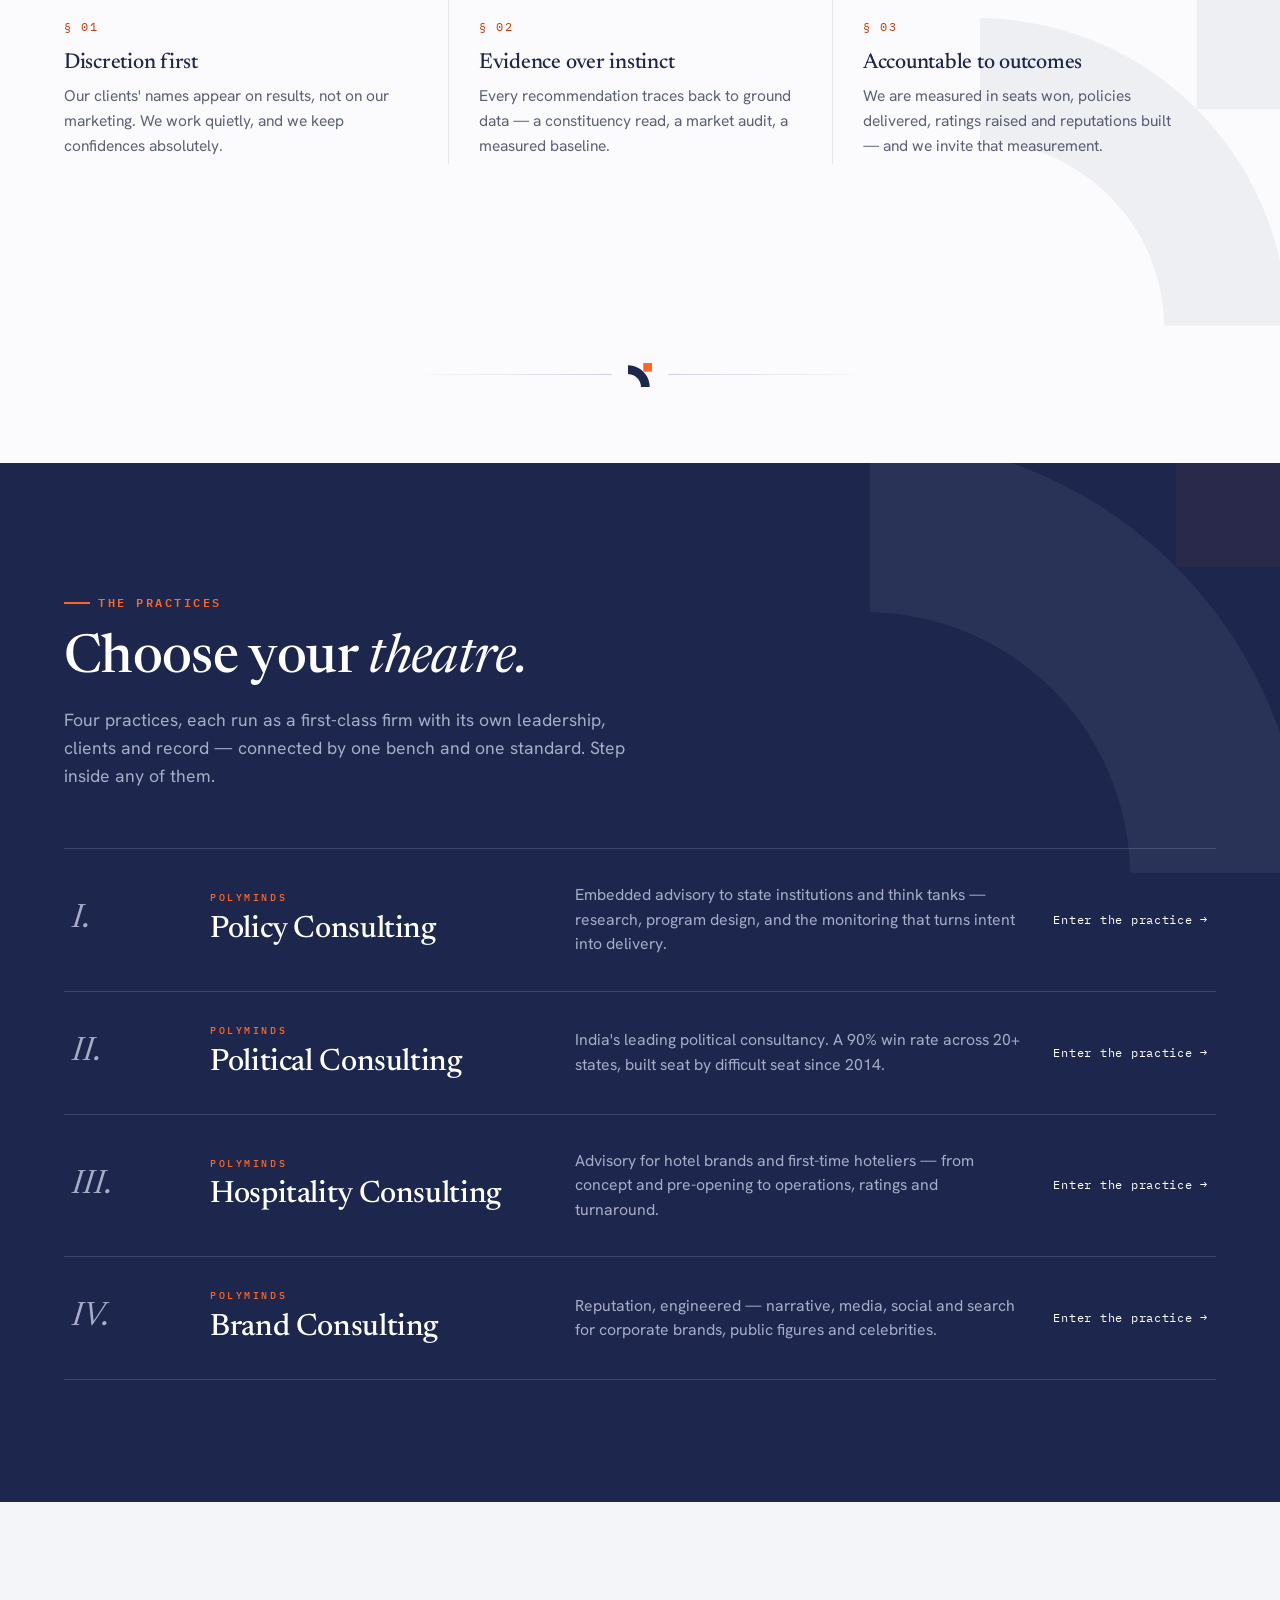
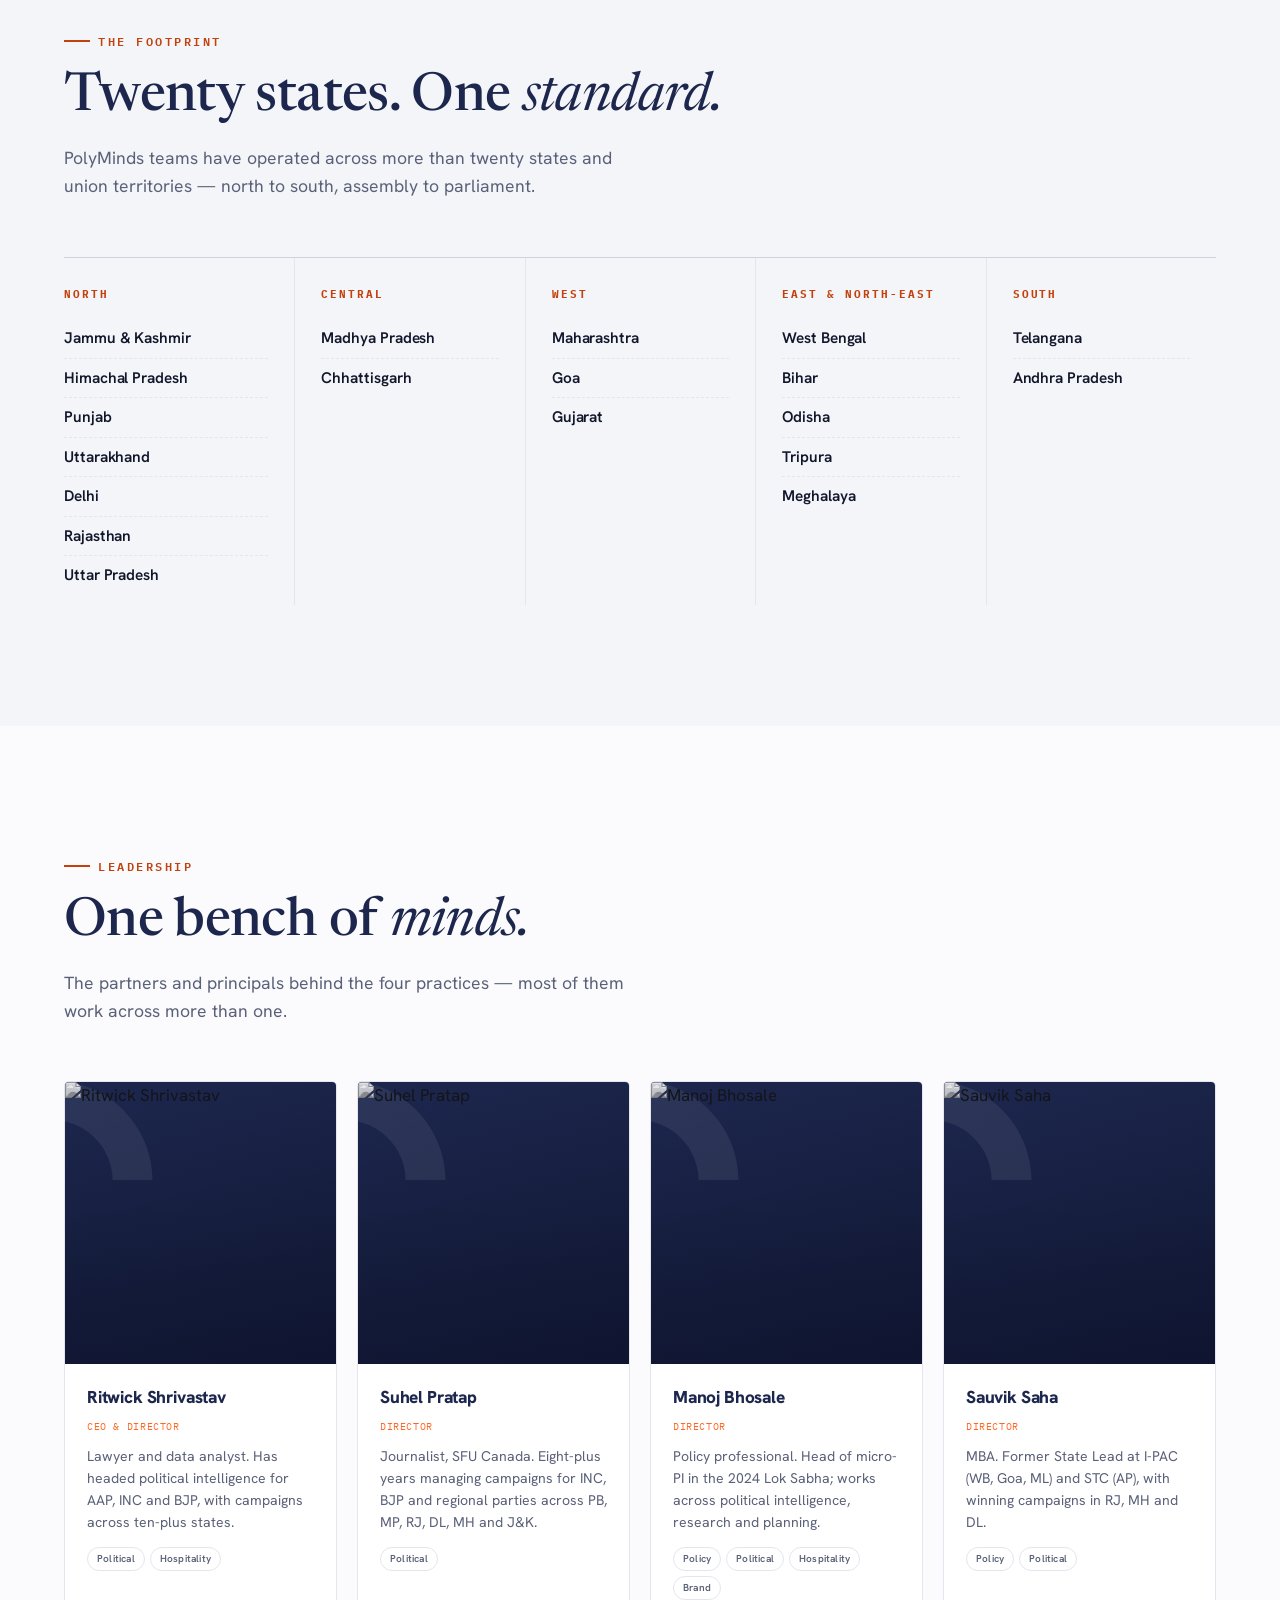
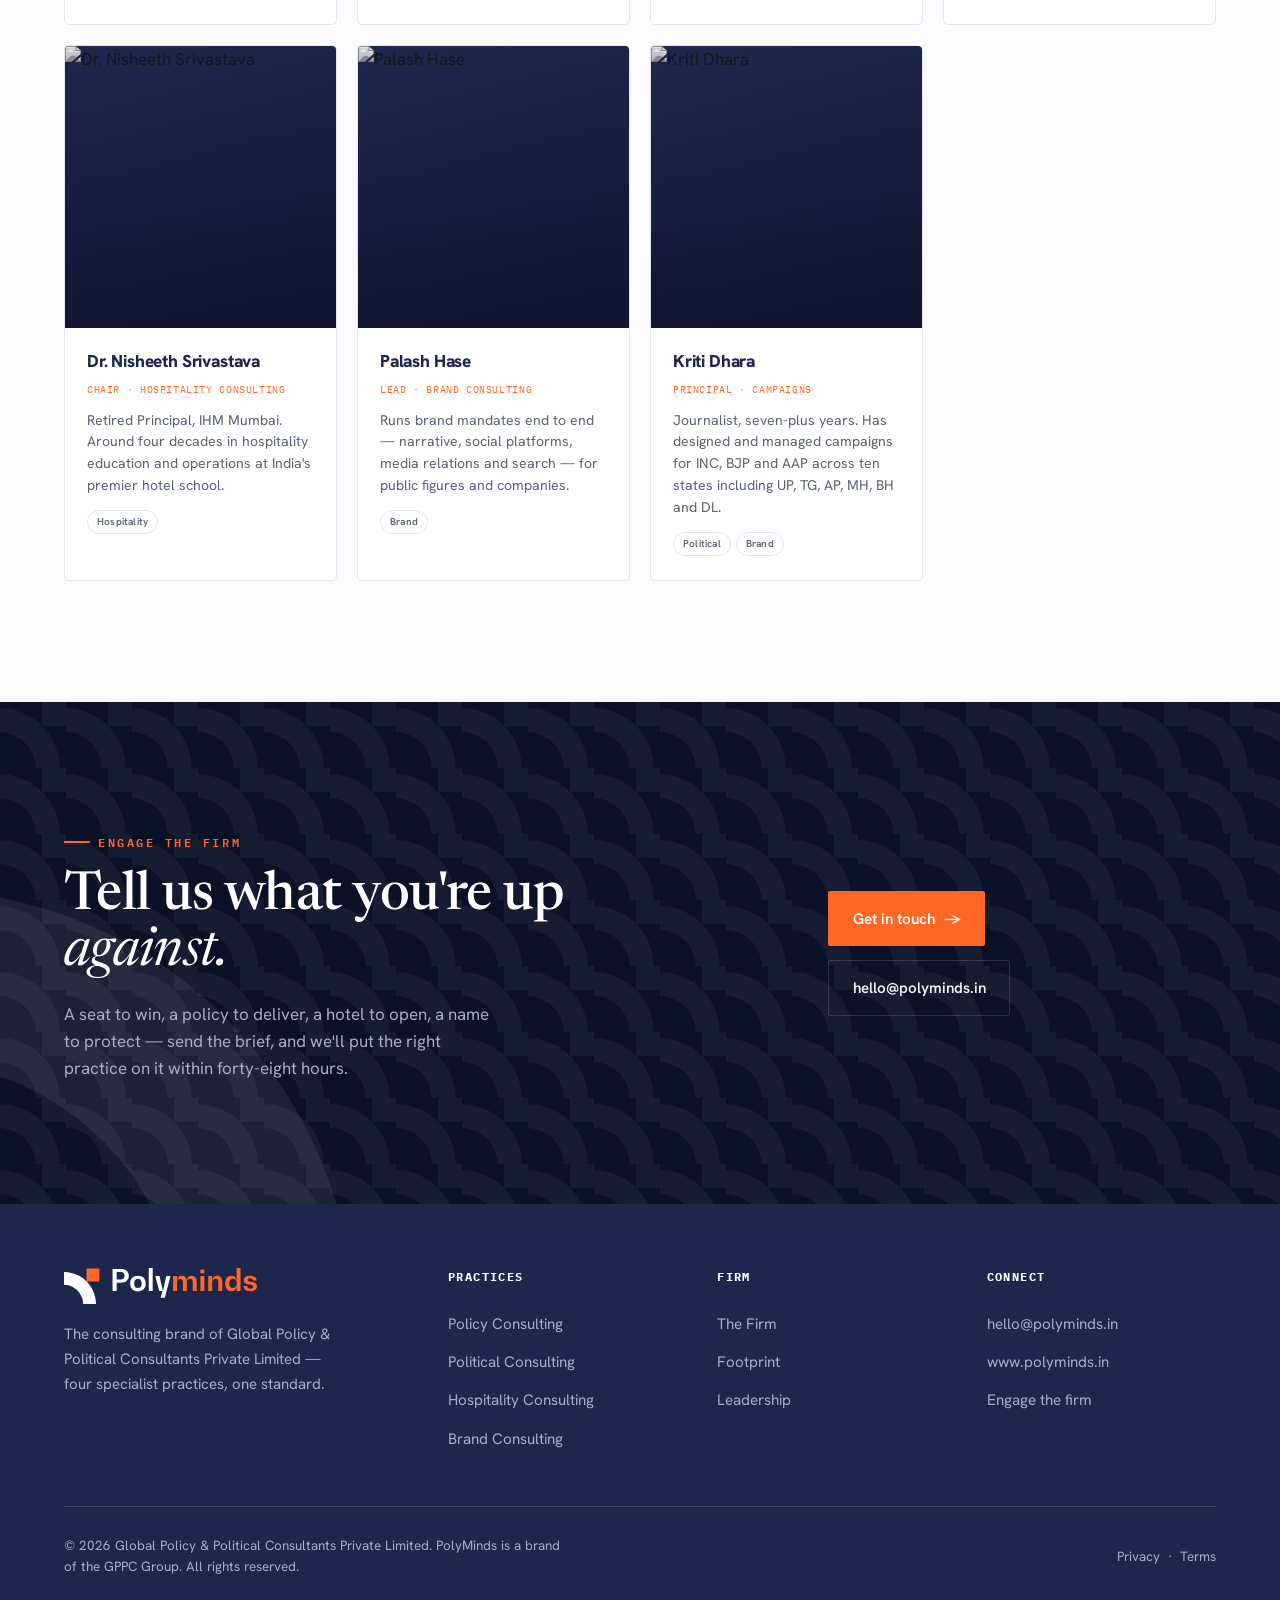
==== commit a994d704: "Update index.html" ====
--- a/index.html
+++ b/index.html
@@ -197,7 +197,7 @@
       </div>
       <div class="tgrid">
         <div class="tmember reveal">
-          <div class="pic"><svg class="wm" viewBox="0 0 110.8 110.8"><path d="M0 50.54C19.46 50.93 37.3 60.34 48.57 76 55.88 86.15 59.86 98.22 60.06 110.73L100.19 110.73C100.03 93.06 95.31 75.84 86.37 60.57 77.62 45.64 65.11 33.09 50.17 24.31 35.15 15.49 17.41 10.58 0 10.41Z" fill="#fff"/></svg><img src="assets/ritwick.png" alt="Ritwick Shrivastav" loading="lazy"/></div>
+          <div class="pic"><svg class="wm" viewBox="0 0 110.8 110.8"><path d="M0 50.54C19.46 50.93 37.3 60.34 48.57 76 55.88 86.15 59.86 98.22 60.06 110.73L100.19 110.73C100.03 93.06 95.31 75.84 86.37 60.57 77.62 45.64 65.11 33.09 50.17 24.31 35.15 15.49 17.41 10.58 0 10.41Z" fill="#fff"/></svg><img src="assets/ritwick.jpg" alt="Ritwick Shrivastav" loading="lazy"/></div>
           <div class="tinfo">
             <div class="nm">Ritwick Shrivastav</div>
             <div class="rl">CEO &amp; Director</div>
@@ -206,7 +206,7 @@
           </div>
         </div>
         <div class="tmember reveal" style="transition-delay:.06s">
-          <div class="pic"><svg class="wm" viewBox="0 0 110.8 110.8"><path d="M0 50.54C19.46 50.93 37.3 60.34 48.57 76 55.88 86.15 59.86 98.22 60.06 110.73L100.19 110.73C100.03 93.06 95.31 75.84 86.37 60.57 77.62 45.64 65.11 33.09 50.17 24.31 35.15 15.49 17.41 10.58 0 10.41Z" fill="#fff"/></svg><img src="assets/suhel.png" alt="Suhel Pratap" loading="lazy"/></div>
+          <div class="pic"><svg class="wm" viewBox="0 0 110.8 110.8"><path d="M0 50.54C19.46 50.93 37.3 60.34 48.57 76 55.88 86.15 59.86 98.22 60.06 110.73L100.19 110.73C100.03 93.06 95.31 75.84 86.37 60.57 77.62 45.64 65.11 33.09 50.17 24.31 35.15 15.49 17.41 10.58 0 10.41Z" fill="#fff"/></svg><img src="assets/suhel.jpg" alt="Suhel Pratap" loading="lazy"/></div>
           <div class="tinfo">
             <div class="nm">Suhel Pratap</div>
             <div class="rl">Director</div>
@@ -215,7 +215,7 @@
           </div>
         </div>
         <div class="tmember reveal" style="transition-delay:.12s">
-          <div class="pic"><svg class="wm" viewBox="0 0 110.8 110.8"><path d="M0 50.54C19.46 50.93 37.3 60.34 48.57 76 55.88 86.15 59.86 98.22 60.06 110.73L100.19 110.73C100.03 93.06 95.31 75.84 86.37 60.57 77.62 45.64 65.11 33.09 50.17 24.31 35.15 15.49 17.41 10.58 0 10.41Z" fill="#fff"/></svg><img src="assets/manoj.png" alt="Manoj Bhosale" loading="lazy"/></div>
+          <div class="pic"><svg class="wm" viewBox="0 0 110.8 110.8"><path d="M0 50.54C19.46 50.93 37.3 60.34 48.57 76 55.88 86.15 59.86 98.22 60.06 110.73L100.19 110.73C100.03 93.06 95.31 75.84 86.37 60.57 77.62 45.64 65.11 33.09 50.17 24.31 35.15 15.49 17.41 10.58 0 10.41Z" fill="#fff"/></svg><img src="assets/manoj.jpg" alt="Manoj Bhosale" loading="lazy"/></div>
           <div class="tinfo">
             <div class="nm">Manoj Bhosale</div>
             <div class="rl">Director</div>
@@ -224,7 +224,7 @@
           </div>
         </div>
         <div class="tmember reveal" style="transition-delay:.18s">
-          <div class="pic"><svg class="wm" viewBox="0 0 110.8 110.8"><path d="M0 50.54C19.46 50.93 37.3 60.34 48.57 76 55.88 86.15 59.86 98.22 60.06 110.73L100.19 110.73C100.03 93.06 95.31 75.84 86.37 60.57 77.62 45.64 65.11 33.09 50.17 24.31 35.15 15.49 17.41 10.58 0 10.41Z" fill="#fff"/></svg><img src="assets/sauvik.png" alt="Sauvik Saha" loading="lazy"/></div>
+          <div class="pic"><svg class="wm" viewBox="0 0 110.8 110.8"><path d="M0 50.54C19.46 50.93 37.3 60.34 48.57 76 55.88 86.15 59.86 98.22 60.06 110.73L100.19 110.73C100.03 93.06 95.31 75.84 86.37 60.57 77.62 45.64 65.11 33.09 50.17 24.31 35.15 15.49 17.41 10.58 0 10.41Z" fill="#fff"/></svg><img src="assets/sauvik.jpg" alt="Sauvik Saha" loading="lazy"/></div>
           <div class="tinfo">
             <div class="nm">Sauvik Saha</div>
             <div class="rl">Director</div>
@@ -233,7 +233,7 @@
           </div>
         </div>
         <div class="tmember reveal">
-          <div class="pic"><div class="mono-av" aria-hidden="true">NS</div></div>
+          <div class="pic"><img src="assets/nisheeth.jpg" alt="Dr. Nisheeth Srivastava" loading="lazy"/></div>
           <div class="tinfo">
             <div class="nm">Dr. Nisheeth Srivastava</div>
             <div class="rl">Chair · Hospitality Consulting</div>
@@ -242,7 +242,7 @@
           </div>
         </div>
         <div class="tmember reveal" style="transition-delay:.06s">
-          <div class="pic"><div class="mono-av" aria-hidden="true">PH</div></div>
+          <div class="pic"><img src="assets/palash.jpg" alt="Palash Hase" loading="lazy"/></div>
           <div class="tinfo">
             <div class="nm">Palash Hase</div>
             <div class="rl">Lead · Brand Consulting</div>
@@ -251,7 +251,7 @@
           </div>
         </div>
         <div class="tmember reveal" style="transition-delay:.12s">
-          <div class="pic"><div class="mono-av" aria-hidden="true">KD</div></div>
+          <div class="pic"><img src="assets/kriti.jpg" alt="Kriti Dhara" loading="lazy"/></div>
           <div class="tinfo">
             <div class="nm">Kriti Dhara</div>
             <div class="rl">Principal · Campaigns</div>
--- a/styles.css
+++ b/styles.css
@@ -214,10 +214,12 @@
 .tmember{display:flex;flex-direction:column;background:var(--white);border:1px solid var(--line);border-radius:5px;overflow:hidden;transition:transform .35s var(--ease),box-shadow .35s}
 .tmember:hover{transform:translateY(-5px);box-shadow:var(--shadow-card)}
 .tmember .pic{position:relative;aspect-ratio:1/1.04;background:linear-gradient(165deg,var(--navy) 0%,var(--navy-900) 100%);overflow:hidden}
-.tmember .pic::after{content:"";position:absolute;left:0;right:0;bottom:0;height:4px;background:var(--orange);transform:scaleX(0);transform-origin:left;transition:transform .4s var(--ease)}
+.tmember .pic::after{content:"";position:absolute;left:0;right:0;bottom:0;height:4px;background:var(--orange);transform:scaleX(0);transform-origin:left;transition:transform .4s var(--ease);z-index:3}
 .tmember:hover .pic::after{transform:scaleX(1)}
 .tmember .pic .wm{position:absolute;left:-12px;top:-12px;width:110px;opacity:.08}
-.tmember .pic img{position:absolute;bottom:0;left:50%;transform:translateX(-50%);height:98%;width:auto;object-fit:contain;object-position:bottom;filter:grayscale(1) contrast(1.05)}
+.tmember .pic img{position:absolute;inset:0;width:100%;height:100%;object-fit:cover;object-position:center 18%;filter:grayscale(1) contrast(1.04);z-index:1;transition:transform .5s var(--ease)}
+.tmember:hover .pic img{transform:scale(1.035)}
+.tmember .pic::before{content:"";position:absolute;inset:0;z-index:2;background:linear-gradient(180deg,rgba(29,39,78,.12) 0%,rgba(29,39,78,.04) 45%,rgba(15,21,48,.46) 100%);pointer-events:none}
 .tmember .pic .mono-av{position:absolute;inset:0;display:grid;place-items:center;font-family:var(--serif);font-style:italic;font-size:2.7rem;color:rgba(255,255,255,.9)}
 .tmember .tinfo{padding:20px 22px 24px}
 .tmember .nm{font-weight:800;font-size:1.08rem;color:var(--navy);letter-spacing:-.01em}
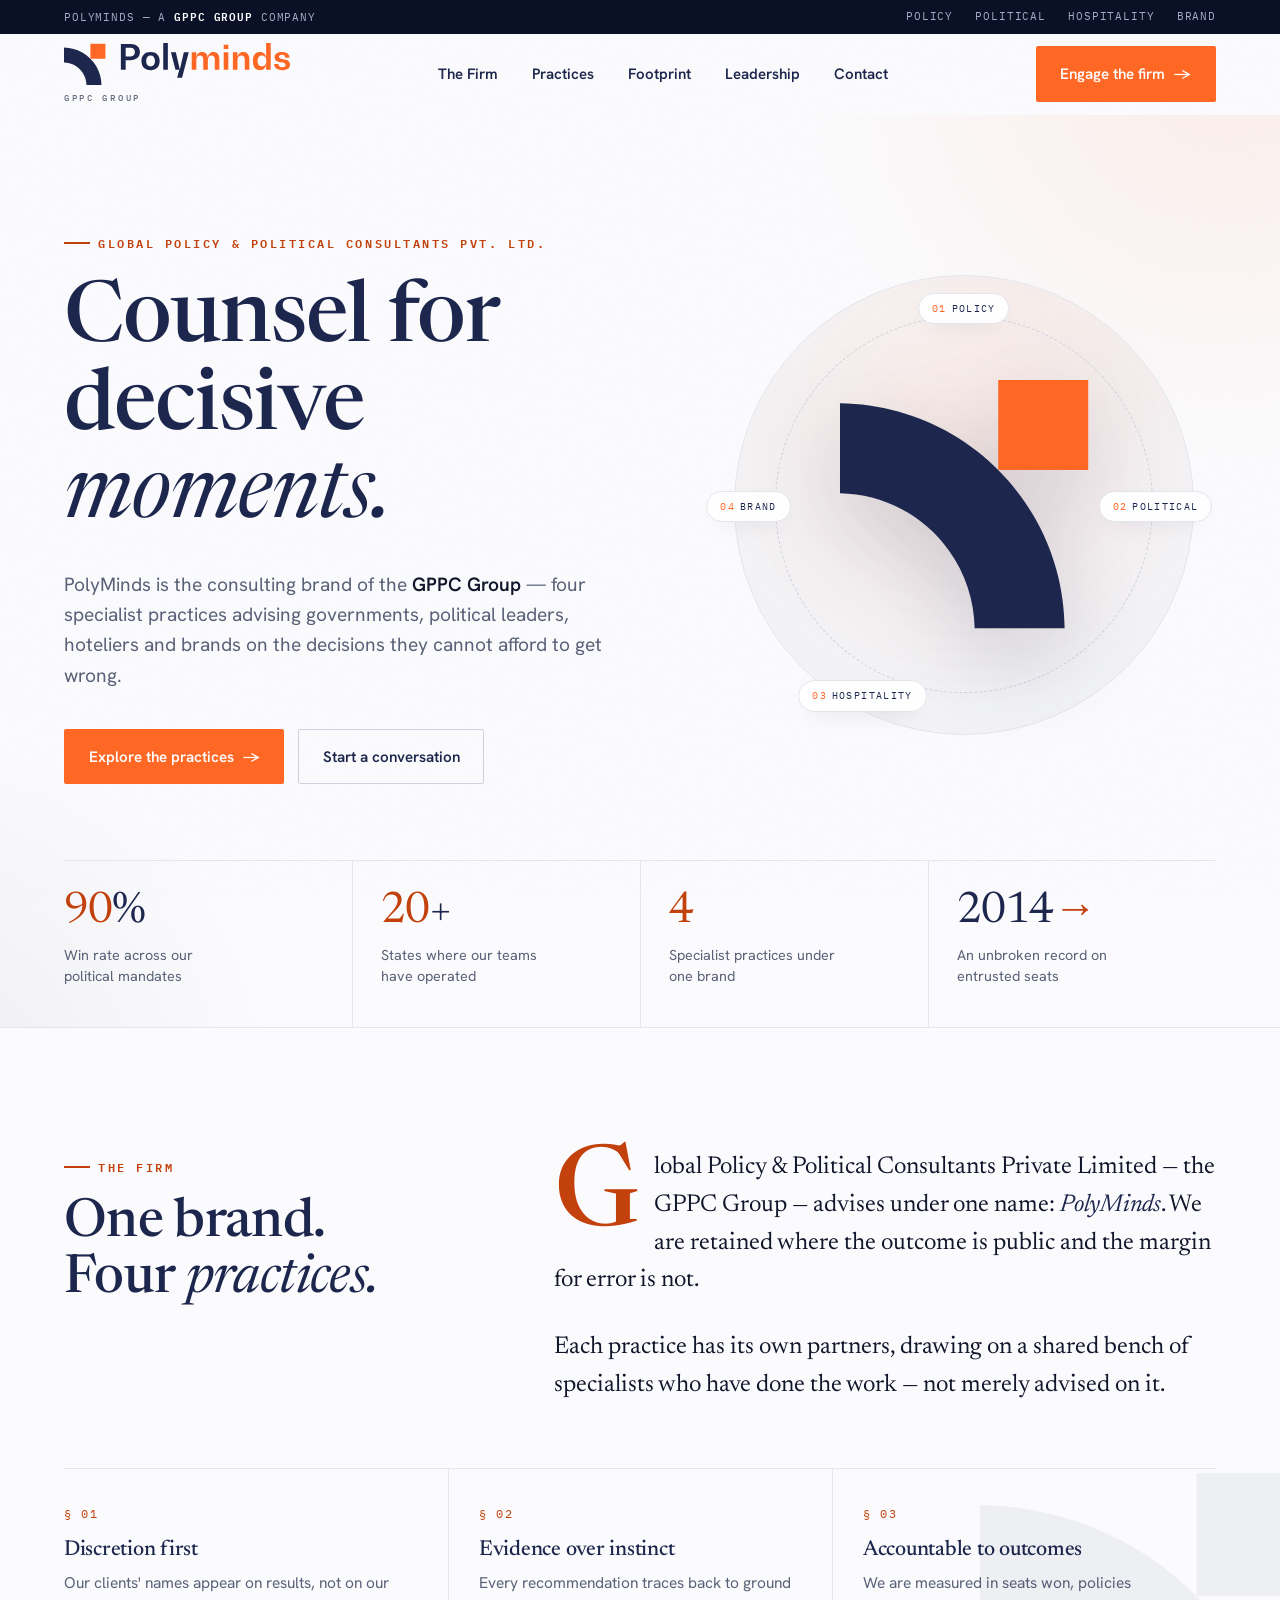
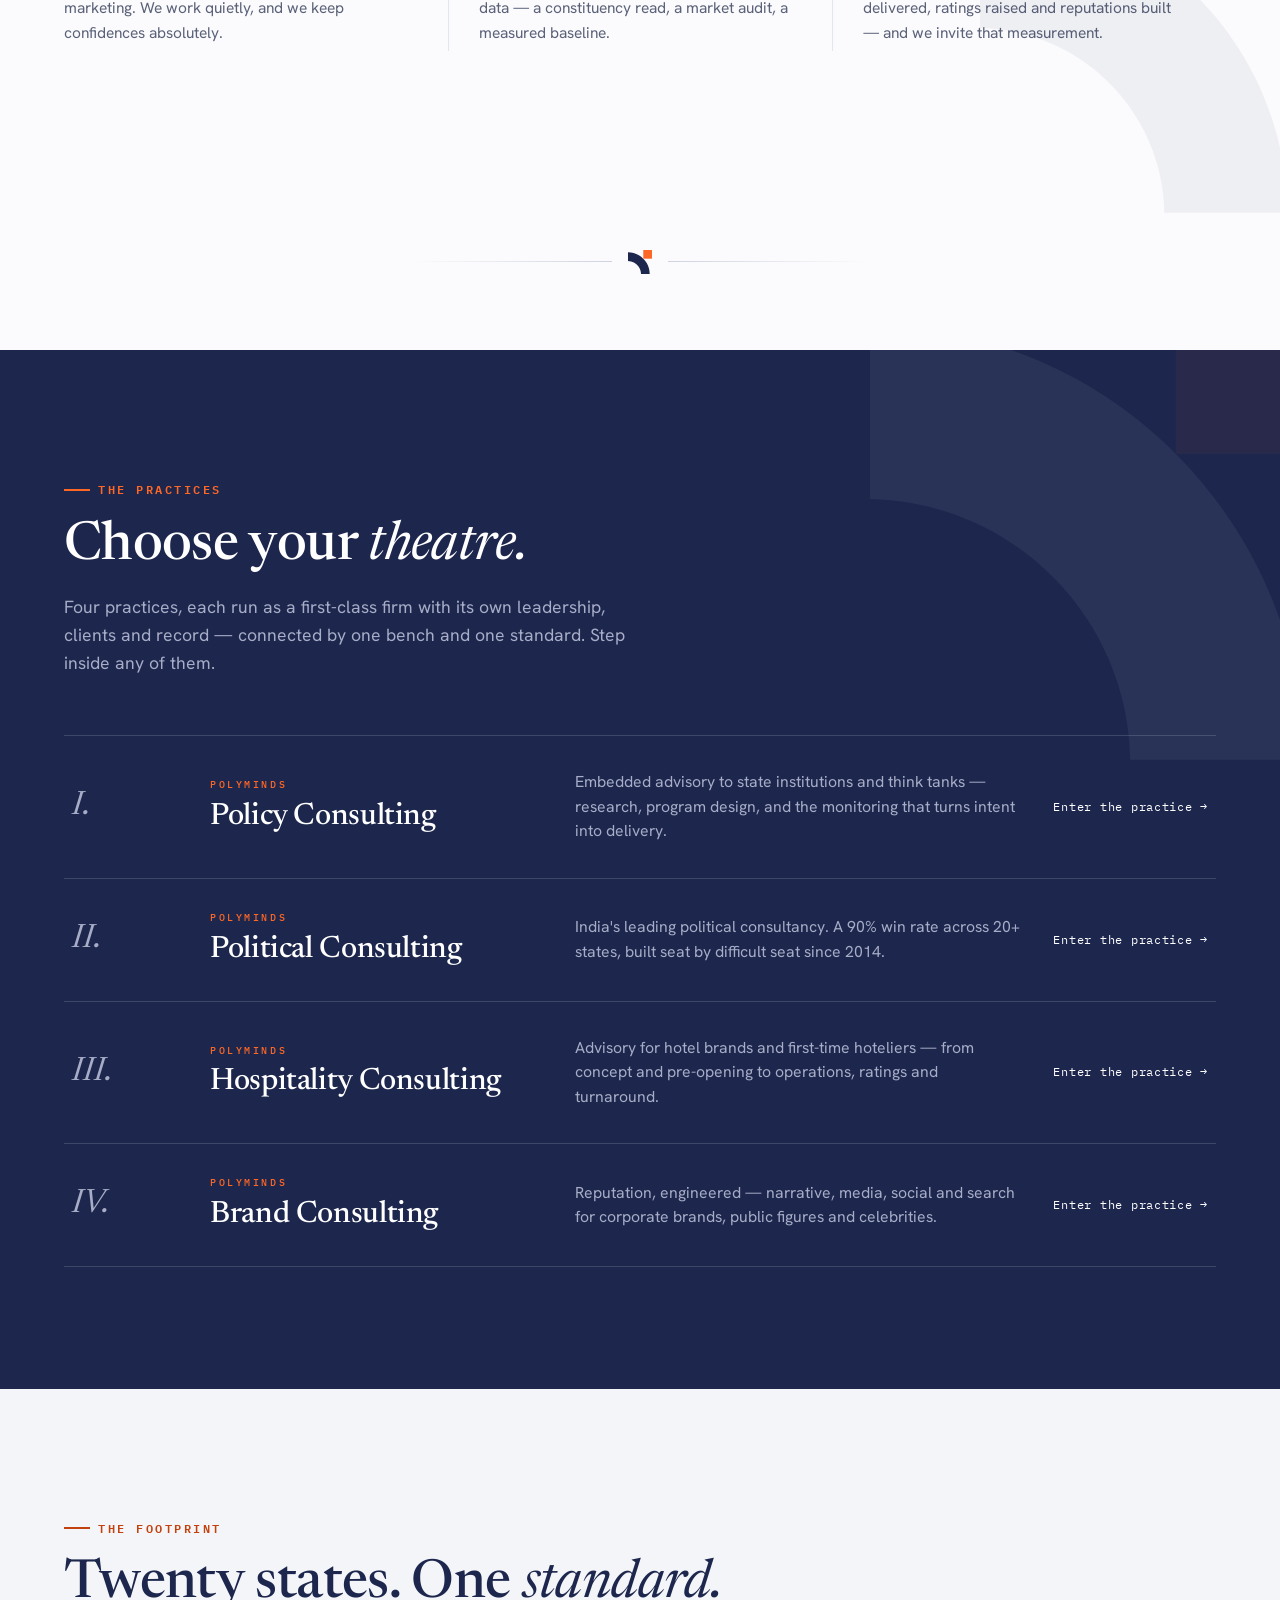
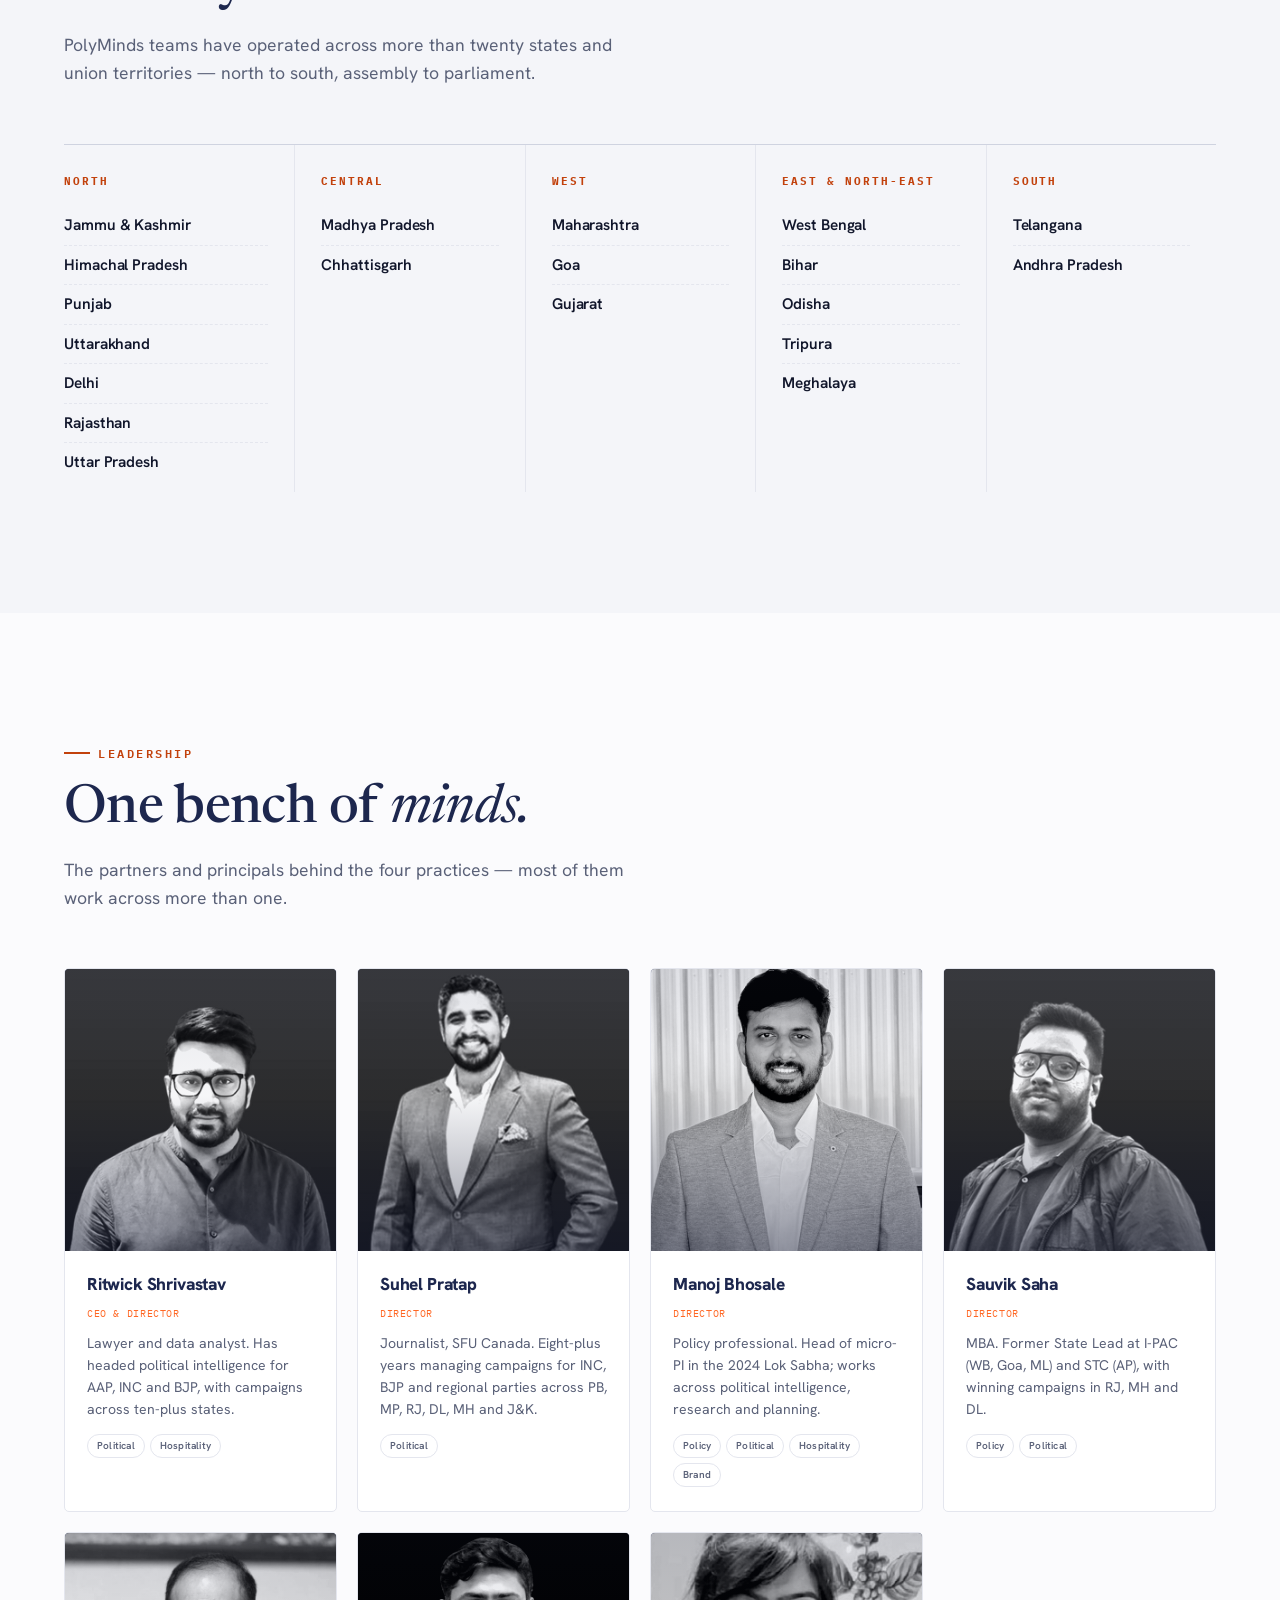
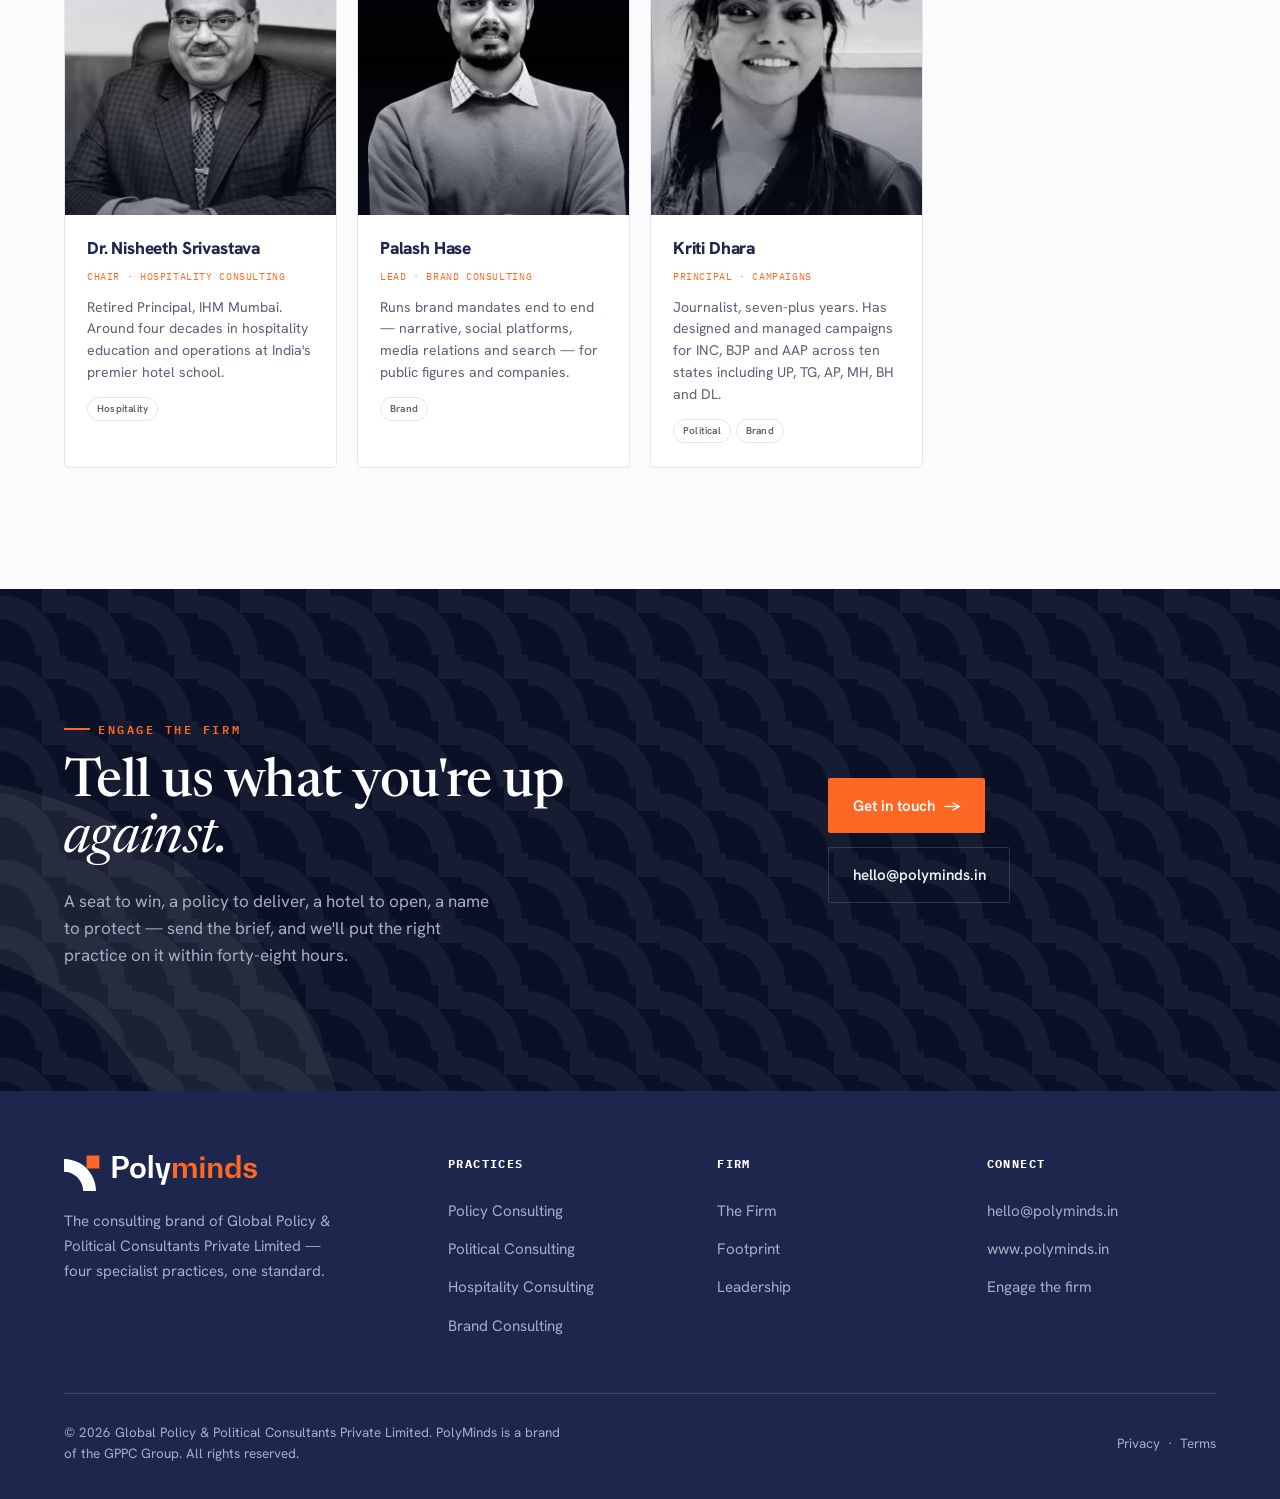
==== commit ad617ff3: "Update index.html" ====
--- a/index.html
+++ b/index.html
@@ -121,8 +121,8 @@
           <h2>One brand.<br/>Four <span class="serif-i">practices.</span></h2>
         </div>
         <div class="firm-copy reveal" style="transition-delay:.1s">
-          <p><span class="dc">G</span>lobal Policy &amp; Political Consultants Private Limited — the GPPC Group — advises under a single name: <em>PolyMinds</em>. We are retained where the outcome is public and the margin for error is not: a policy that must deliver, a seat that must be won, a hotel that must earn its reputation, a name that must be protected.</p>
-          <p>Each practice is led by its own partners and staffed from a shared bench — analysts, strategists, operators and veterans who have done the work themselves, not merely advised on it.</p>
+          <p><span class="dc">G</span>lobal Policy &amp; Political Consultants Private Limited — the GPPC Group — advises under one name: <em>PolyMinds</em>. We are retained where the outcome is public and the margin for error is not.</p>
+          <p>Each practice has its own partners, drawing on a shared bench of specialists who have done the work — not merely advised on it.</p>
         </div>
       </div>
       <div class="firm-tenets">
--- a/styles.css
+++ b/styles.css
@@ -315,3 +315,32 @@
 .firm{position:relative}
 .firm .fmark{position:absolute;right:-40px;bottom:-40px;width:340px;opacity:.05;pointer-events:none}
 @media (max-width:560px){.motif-band{gap:34px;padding-block:44px;background-size:20px 20px}}
+
+
+/* ============ MOBILE & DENSITY REFINEMENTS ============ */
+@media (max-width:640px){
+  /* service ledger: number as a marker, everything full-width & airy */
+  .svc-row{display:block;padding:24px 0}
+  .svc-row .sn{display:block;color:var(--orange-ink);margin-bottom:7px}
+  .svc-row .st{display:block;font-size:1.12rem;line-height:1.32}
+  .svc-row .sd{display:block;margin-top:9px;max-width:none}
+  .svc-row:hover{padding-left:0;background:none}
+
+  /* leadership → swipeable rail with peeking cards (a phone-specific layout) */
+  .tgrid{display:flex;overflow-x:auto;scroll-snap-type:x mandatory;gap:16px;
+    margin-inline:calc(-1 * var(--gut));padding:4px var(--gut) 18px;scrollbar-width:none}
+  .tgrid::-webkit-scrollbar{display:none}
+  .tmember{flex:0 0 80%;min-width:80%;scroll-snap-align:center}
+
+  /* firm statement: lighter weight, less wall-of-text */
+  .firm-copy{font-size:1.14rem;line-height:1.62}
+  .firm-copy .dc{font-size:3.5em}
+
+  /* more air */
+  .ch-body{margin-top:40px;gap:30px}
+  .sec-head h2{margin-top:16px}
+  .sec-head p{margin-top:15px}
+  .aside-card{padding:28px 24px}
+  .aside-card+.aside-card{margin-top:16px}
+  .fp-grid{margin-top:40px}
+}
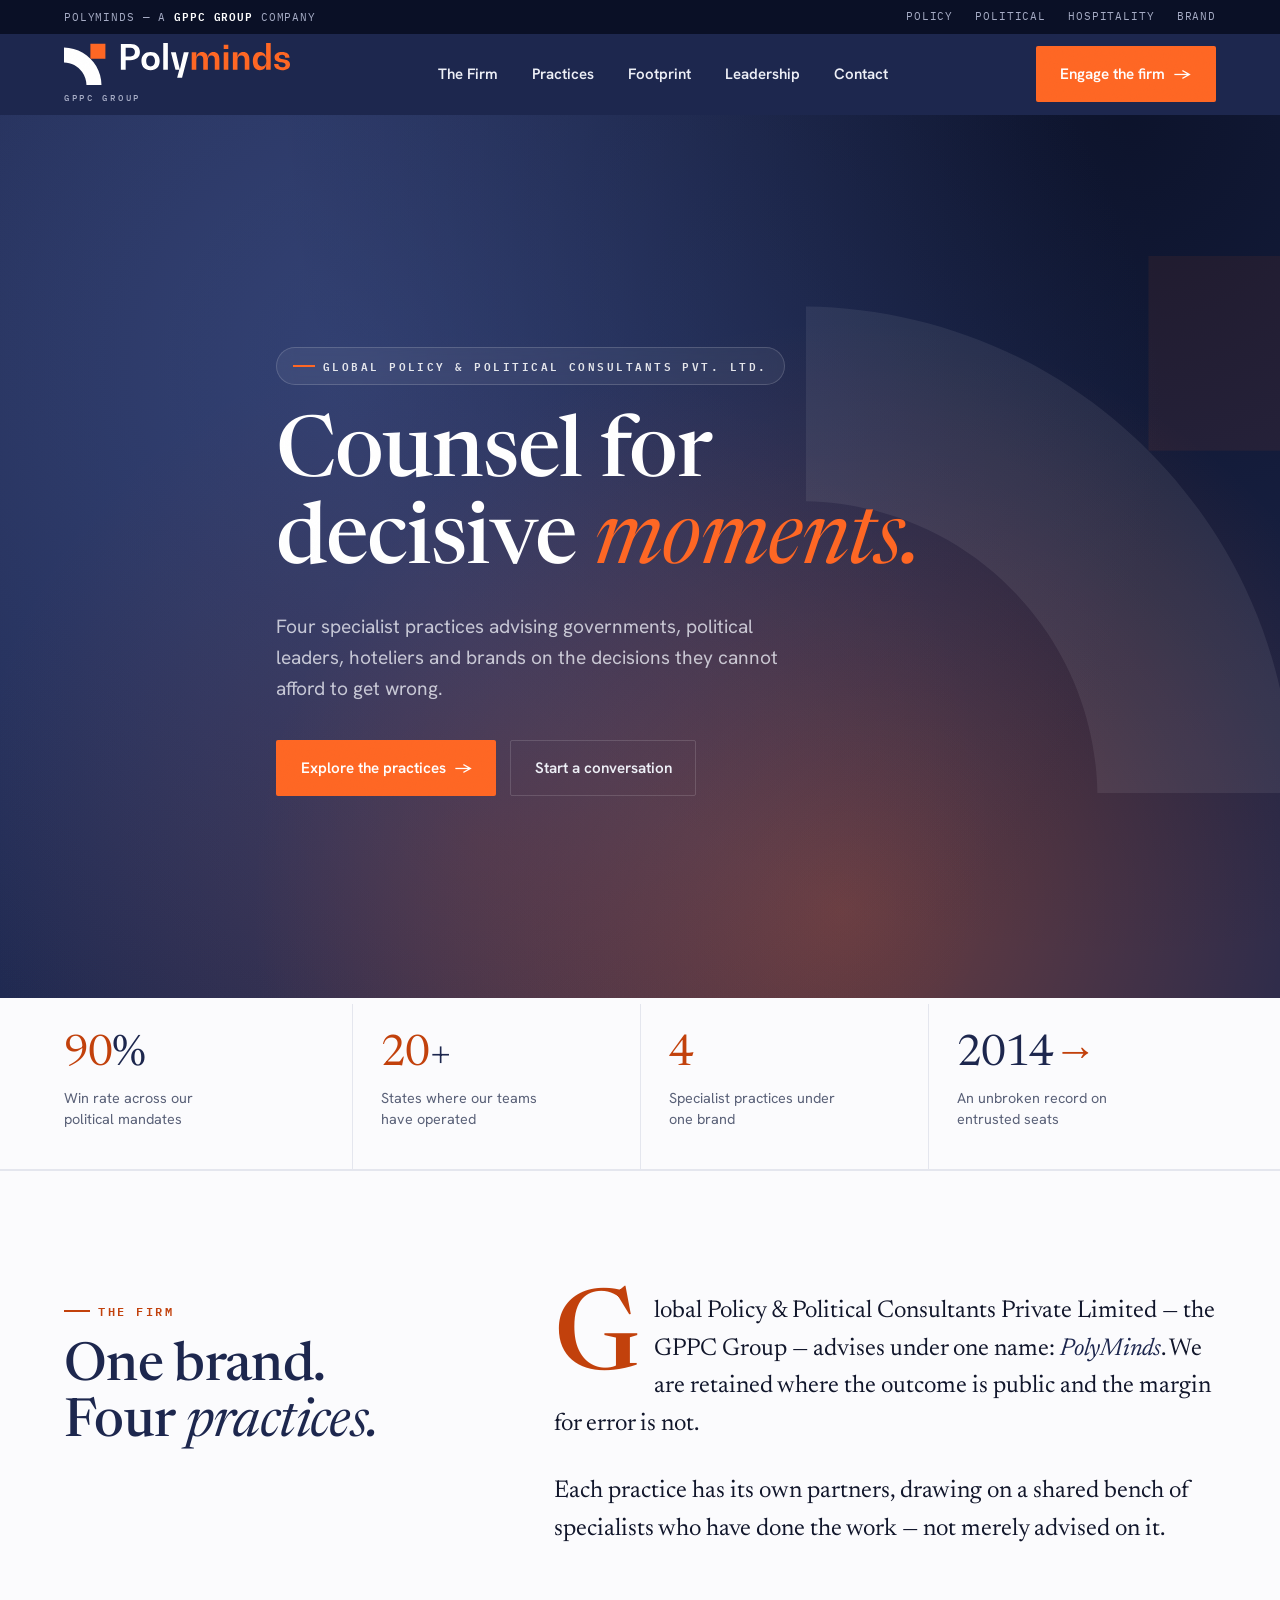
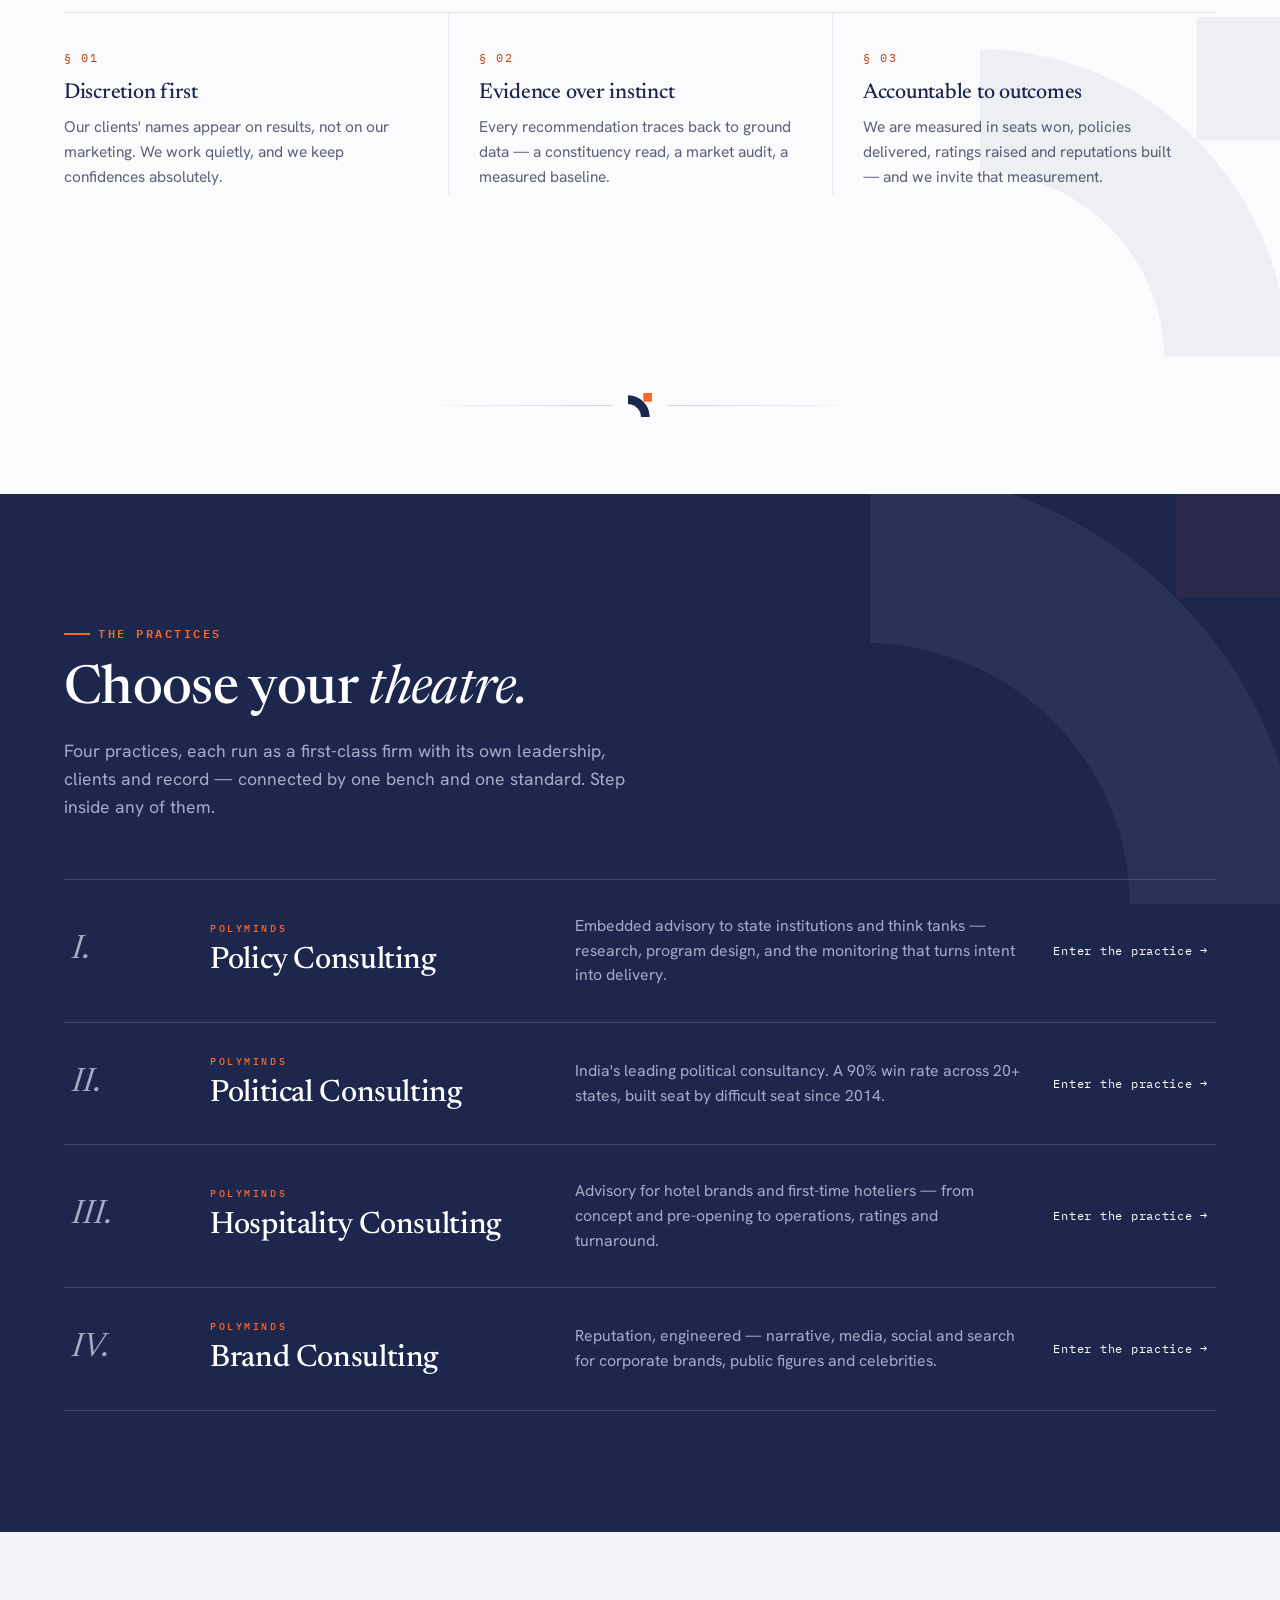
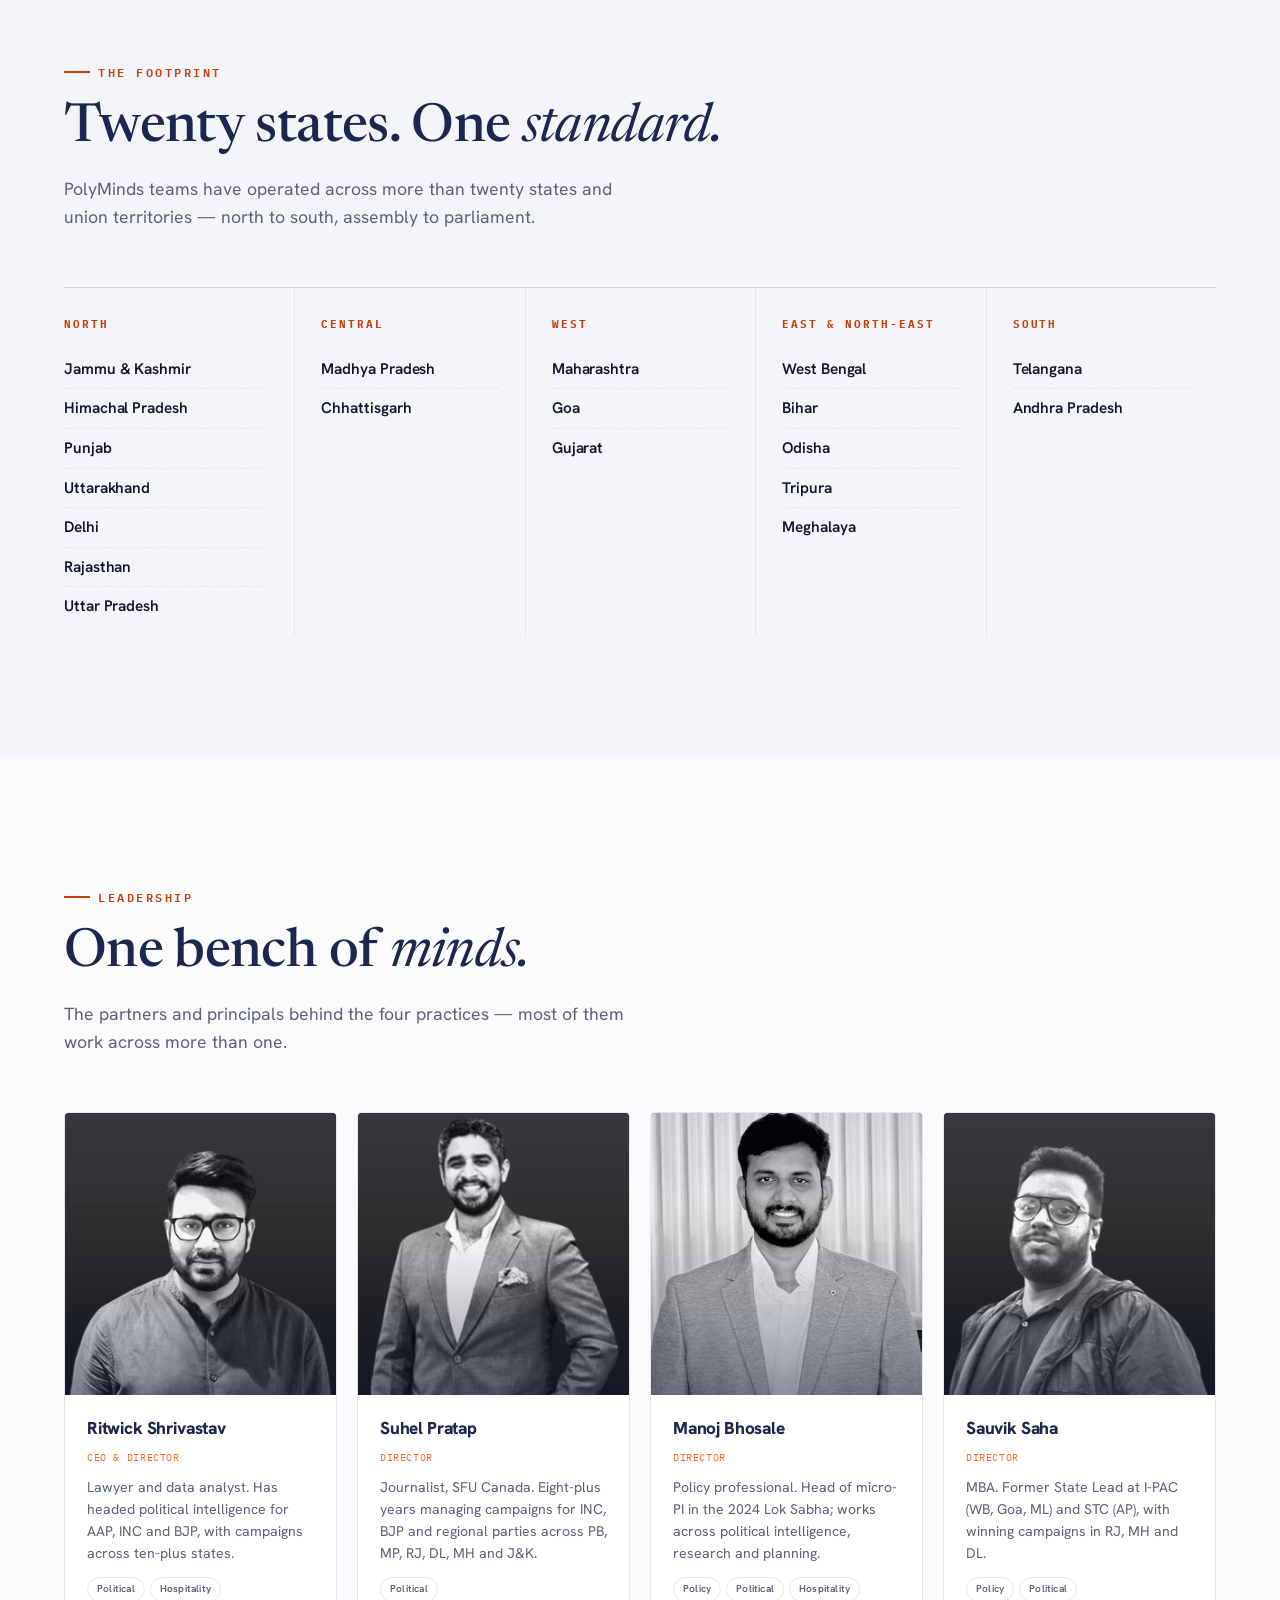
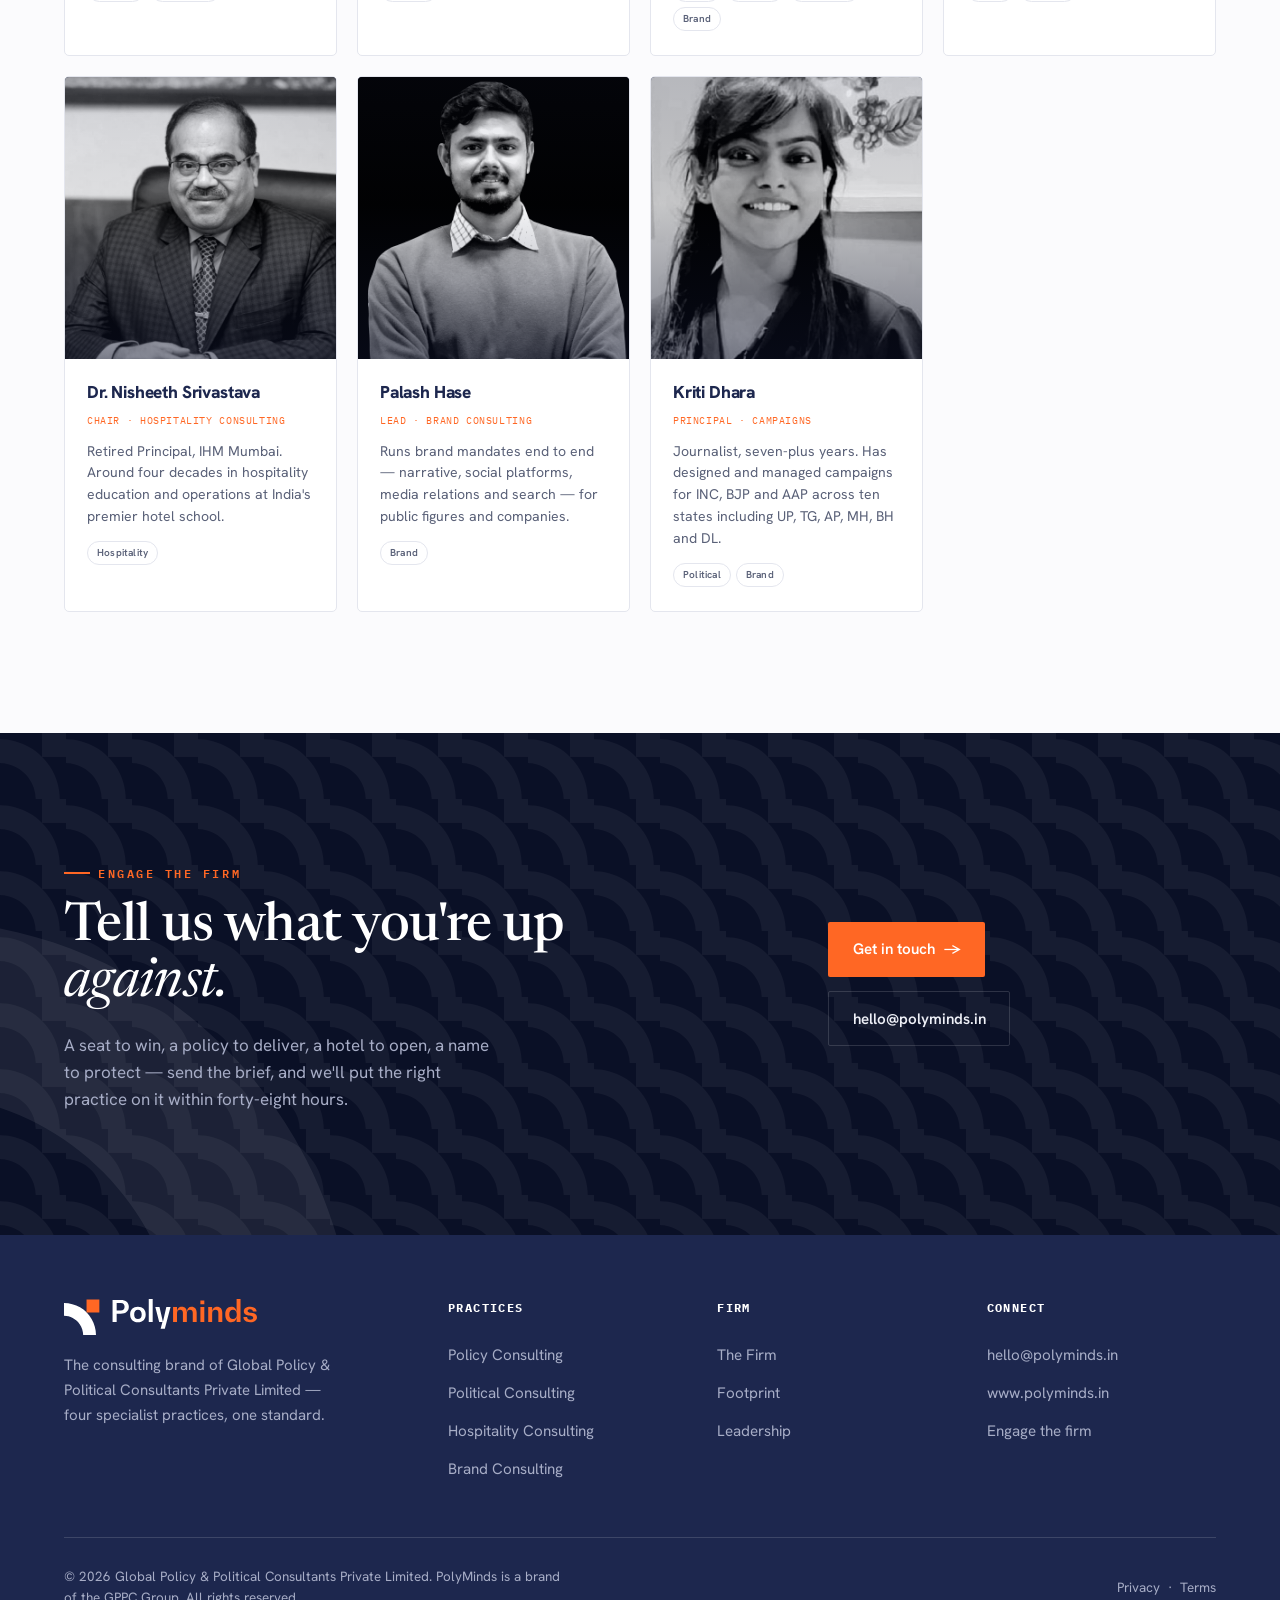
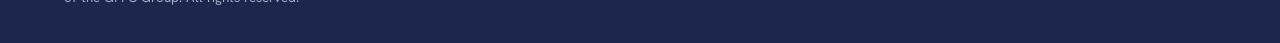
==== commit 6777e4b2: "Update index.html" ====
--- a/index.html
+++ b/index.html
@@ -41,11 +41,12 @@
   </div>
 </div>
 
-<header id="header">
+<header id="header" class="hero-dark">
   <div class="wrap nav">
     <a class="brand" href="index.html" aria-label="PolyMinds home">
       <span class="lockup">
-        <img class="logo" src="assets/logo.svg" alt="Polyminds"/>
+        <img class="logo logo-nav" src="assets/logo.svg" alt="Polyminds"/>
+        <img class="logo logo-nav-light" src="assets/logo-white.svg" alt="Polyminds"/>
         <span class="grp">GPPC Group</span>
       </span>
     </a>
@@ -81,29 +82,23 @@
 </div>
 
 <main>
-  <section class="hero">
-    <div class="wrap">
-      <div class="hero-grid">
-        <div class="hero-copy">
-          <span class="eyebrow" data-load style="animation-delay:.05s">Global Policy &amp; Political Consultants Pvt. Ltd.</span>
-          <h1 data-load style="animation-delay:.12s">Counsel for decisive <span class="serif-i">moments.</span></h1>
-          <p class="lead" data-load style="animation-delay:.2s">PolyMinds is the consulting brand of the <b>GPPC Group</b> — four specialist practices advising governments, political leaders, hoteliers and brands on the decisions they cannot afford to get wrong.</p>
-          <div class="hero-actions" data-load style="animation-delay:.28s">
-            <a href="#practices" class="btn btn-primary">Explore the practices <span class="arr">→</span></a>
-            <a href="#contact" class="btn btn-ghost">Start a conversation</a>
-          </div>
-        </div>
-        <div class="hero-art" aria-hidden="true" data-load style="animation-delay:.3s">
-          <div class="ring"></div>
-          <div class="ring2"></div>
-          <div class="mk"><svg viewBox="0 0 110.8 110.8"><path d="M0 50.54C19.46 50.93 37.3 60.34 48.57 76 55.88 86.15 59.86 98.22 60.06 110.73L100.19 110.73C100.03 93.06 95.31 75.84 86.37 60.57 77.62 45.64 65.11 33.09 50.17 24.31 35.15 15.49 17.41 10.58 0 10.41Z" fill="#1D274E"/><rect x="70.58" y="0" width="40.13" height="40.13" fill="#FF6724"/></svg></div>
-          <span class="orb o1"><i>01</i>Policy</span>
-          <span class="orb o2"><i>02</i>Political</span>
-          <span class="orb o3"><i>03</i>Hospitality</span>
-          <span class="orb o4"><i>04</i>Brand</span>
-        </div>
-      </div>
-      <div class="hero-ledger" data-load style="animation-delay:.4s">
+  <section class="hero-shader" aria-label="PolyMinds — counsel for decisive moments">
+    <canvas id="heroShader" aria-hidden="true"></canvas>
+    <svg class="hs-mark" aria-hidden="true" viewBox="0 0 110.8 110.8"><path d="M0 50.54C19.46 50.93 37.3 60.34 48.57 76 55.88 86.15 59.86 98.22 60.06 110.73L100.19 110.73C100.03 93.06 95.31 75.84 86.37 60.57 77.62 45.64 65.11 33.09 50.17 24.31 35.15 15.49 17.41 10.58 0 10.41Z" fill="#ffffff"/><rect x="70.58" y="0" width="40.13" height="40.13" fill="#FF6724"/></svg>
+    <div class="wrap hs-content">
+      <span class="hs-badge" data-load style="animation-delay:.1s">Global Policy &amp; Political Consultants Pvt. Ltd.</span>
+      <h1 data-load style="animation-delay:.22s">Counsel for decisive <span class="serif-i">moments.</span></h1>
+      <p class="lead" data-load style="animation-delay:.34s">Four specialist practices advising governments, political leaders, hoteliers and brands on the decisions they cannot afford to get wrong.</p>
+      <div class="hero-actions" data-load style="animation-delay:.46s">
+        <a href="#practices" class="btn btn-primary">Explore the practices <span class="arr">→</span></a>
+        <a href="#contact" class="btn btn-ghost on-dark">Start a conversation</a>
+      </div>
+    </div>
+  </section>
+
+  <section class="ledger-band">
+    <div class="wrap">
+      <div class="hero-ledger reveal">
         <div class="hled"><div class="num"><em>90</em>%</div><div class="lb">Win rate across our political mandates</div></div>
         <div class="hled"><div class="num"><em>20</em>+</div><div class="lb">States where our teams have operated</div></div>
         <div class="hled"><div class="num"><em>4</em></div><div class="lb">Specialist practices under one brand</div></div>
--- a/styles.css
+++ b/styles.css
@@ -247,7 +247,7 @@
 
 .reveal{opacity:0;transform:translateY(9px) scale(.994);filter:blur(5px);transition:opacity .8s var(--ease),transform .8s var(--ease),filter .8s var(--ease)}
 .reveal.in{opacity:1;transform:none;filter:none}
-.hero [data-load]{opacity:0;transform:translateY(26px);animation:rise .9s var(--ease) forwards}
+.hero [data-load],.hero-shader [data-load]{opacity:0;transform:translateY(26px);animation:rise .9s var(--ease) forwards}
 @keyframes rise{to{opacity:1;transform:none}}
 
 .m-menu{position:fixed;inset:0;z-index:200;background:var(--navy);color:#fff;display:flex;flex-direction:column;padding:30px var(--gut);transform:translateY(-100%);transition:transform .45s var(--ease);overflow-y:auto}
@@ -296,7 +296,7 @@
 }
 @media (prefers-reduced-motion:reduce){
   *{animation:none!important;transition:none!important;scroll-behavior:auto!important}
-  .reveal,.hero [data-load]{opacity:1!important;transform:none!important;filter:none!important}
+  .reveal,.hero [data-load],.hero-shader [data-load]{opacity:1!important;transform:none!important;filter:none!important}
 }
 
 /* AUTHENTIC LOGO LOCKUP */
@@ -344,3 +344,39 @@
   .aside-card+.aside-card{margin-top:16px}
   .fp-grid{margin-top:40px}
 }
+
+/* ============ SHADER HERO (home) — BCG-style immersive canvas ============ */
+header.hero-dark:not(.scrolled){background:var(--navy);border-bottom-color:transparent}
+header.hero-dark:not(.scrolled) .nav-links a{color:var(--on-navy)}
+header.hero-dark:not(.scrolled) .brand .grp{color:var(--on-navy-muted)}
+header.hero-dark:not(.scrolled) .menu-btn span{background:#fff}
+header.hero-dark .logo-nav-light{display:none}
+header.hero-dark:not(.scrolled) .logo-nav{display:none}
+header.hero-dark:not(.scrolled) .logo-nav-light{display:block}
+
+.hero-shader{position:relative;overflow:hidden;display:flex;align-items:flex-end;
+  min-height:calc(100svh - 114px);
+  background:
+    radial-gradient(52% 64% at 80% 82%, rgba(255,103,36,.28), transparent 62%),
+    radial-gradient(46% 58% at 12% 20%, rgba(74,92,150,.55), transparent 64%),
+    radial-gradient(60% 70% at 88% 8%, rgba(10,16,38,.9), transparent 70%),
+    var(--navy)}
+#heroShader{position:absolute;inset:0;width:100%;height:100%;display:block}
+.hs-mark{position:absolute;right:-5vw;top:50%;transform:translateY(-56%);width:min(42vw,540px);opacity:.07;z-index:1;pointer-events:none}
+.hs-content{position:relative;z-index:2;padding-block:110px clamp(56px,9vh,100px)}
+.hs-badge{display:inline-flex;align-items:center;gap:.7em;font-family:var(--mono);font-weight:600;font-size:.7rem;letter-spacing:.22em;text-transform:uppercase;color:rgba(255,255,255,.88);padding:9px 16px;border:1px solid rgba(255,255,255,.16);border-radius:100px;background:rgba(255,255,255,.06);backdrop-filter:blur(8px);-webkit-backdrop-filter:blur(8px)}
+.hs-badge::before{content:"";width:22px;height:2px;background:var(--orange)}
+.hero-shader h1{color:#fff;font-size:var(--t1);max-width:14ch;margin-top:28px}
+.hero-shader h1 .serif-i{color:var(--orange)}
+.hero-shader .lead{color:rgba(238,240,247,.78);font-size:clamp(1.05rem,1.5vw,1.27rem);max-width:46ch;margin-top:24px;line-height:1.6}
+.hero-shader .hero-actions{margin-top:36px}
+
+section.ledger-band{background:var(--paper);border-bottom:1px solid var(--line);padding-block:6px 0}
+.ledger-band .hero-ledger{margin-top:0;border-top:0}
+
+@media (max-width:640px){
+  .hero-shader{min-height:calc(96svh - 114px)}
+  .hs-content{padding-bottom:56px}
+  .hs-mark{right:-24vw;width:78vw;opacity:.06}
+  .hs-badge{font-size:.62rem;letter-spacing:.16em;padding:8px 13px}
+}
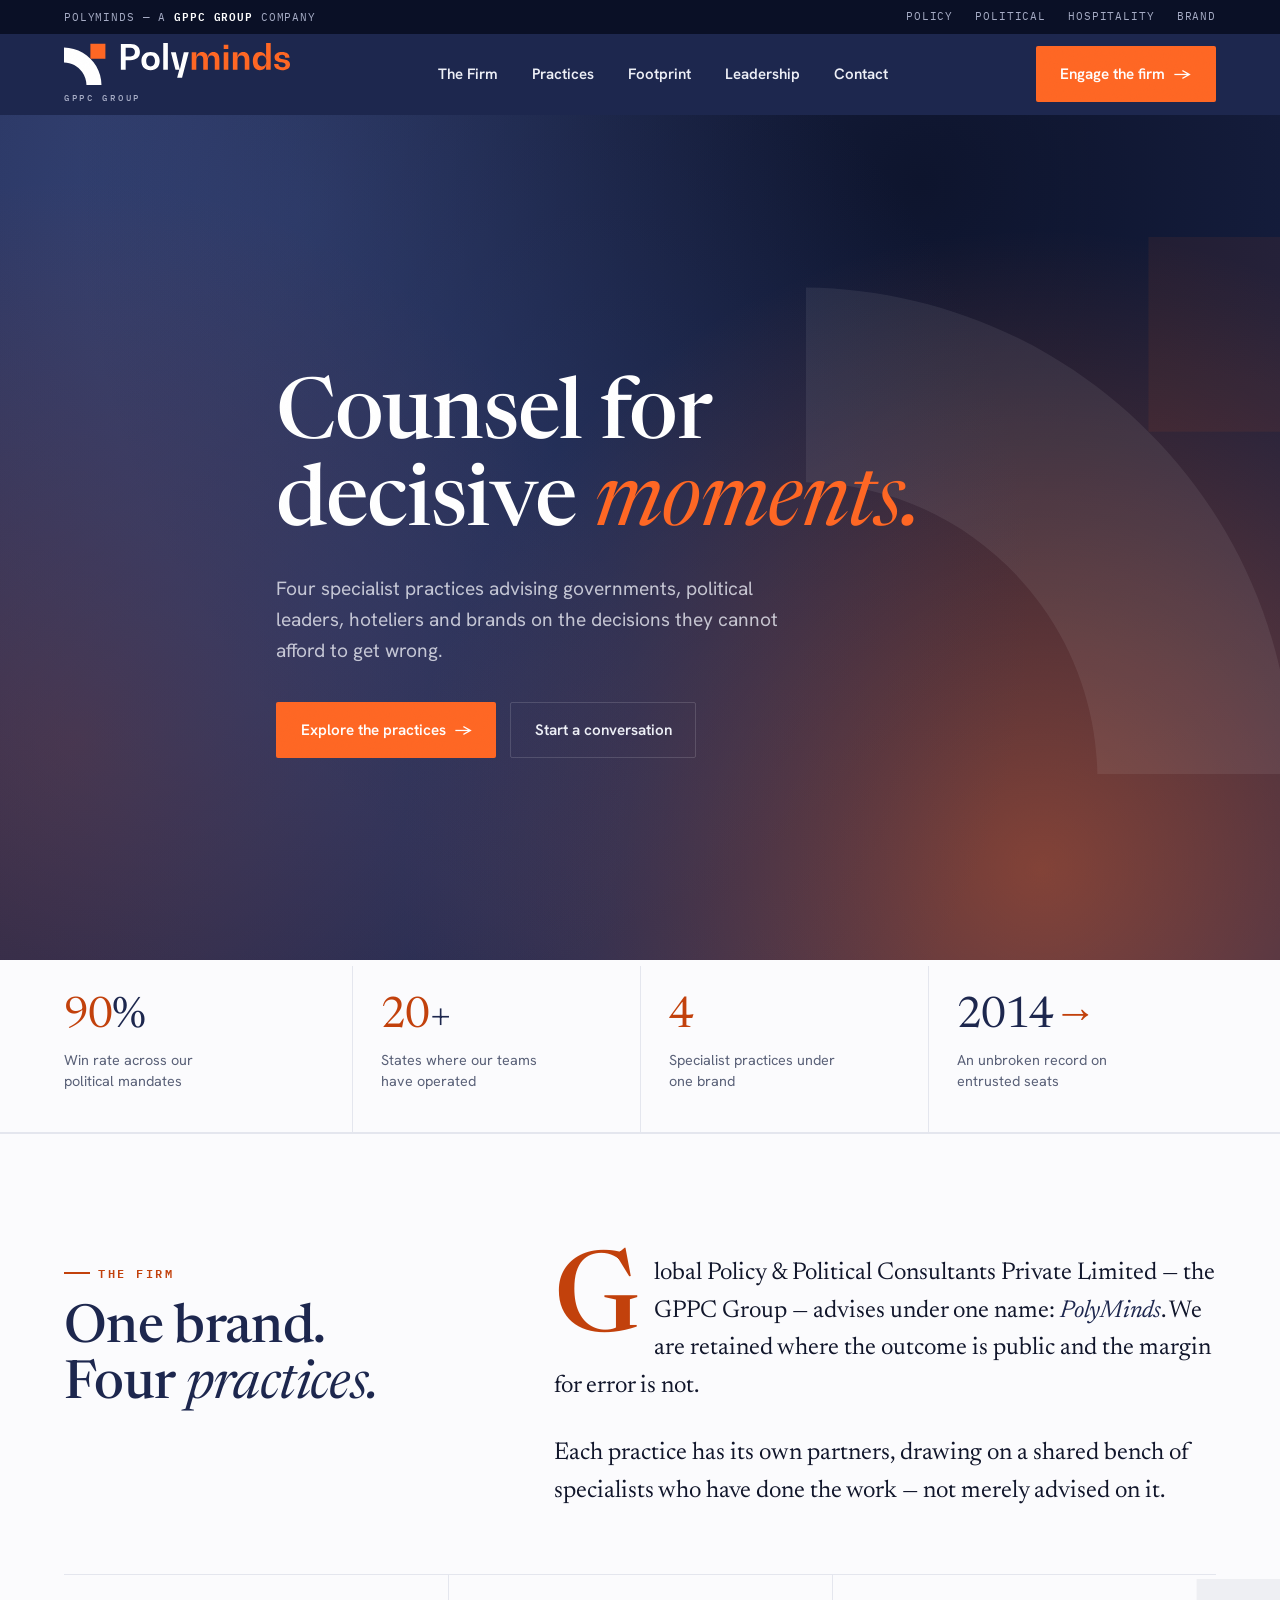
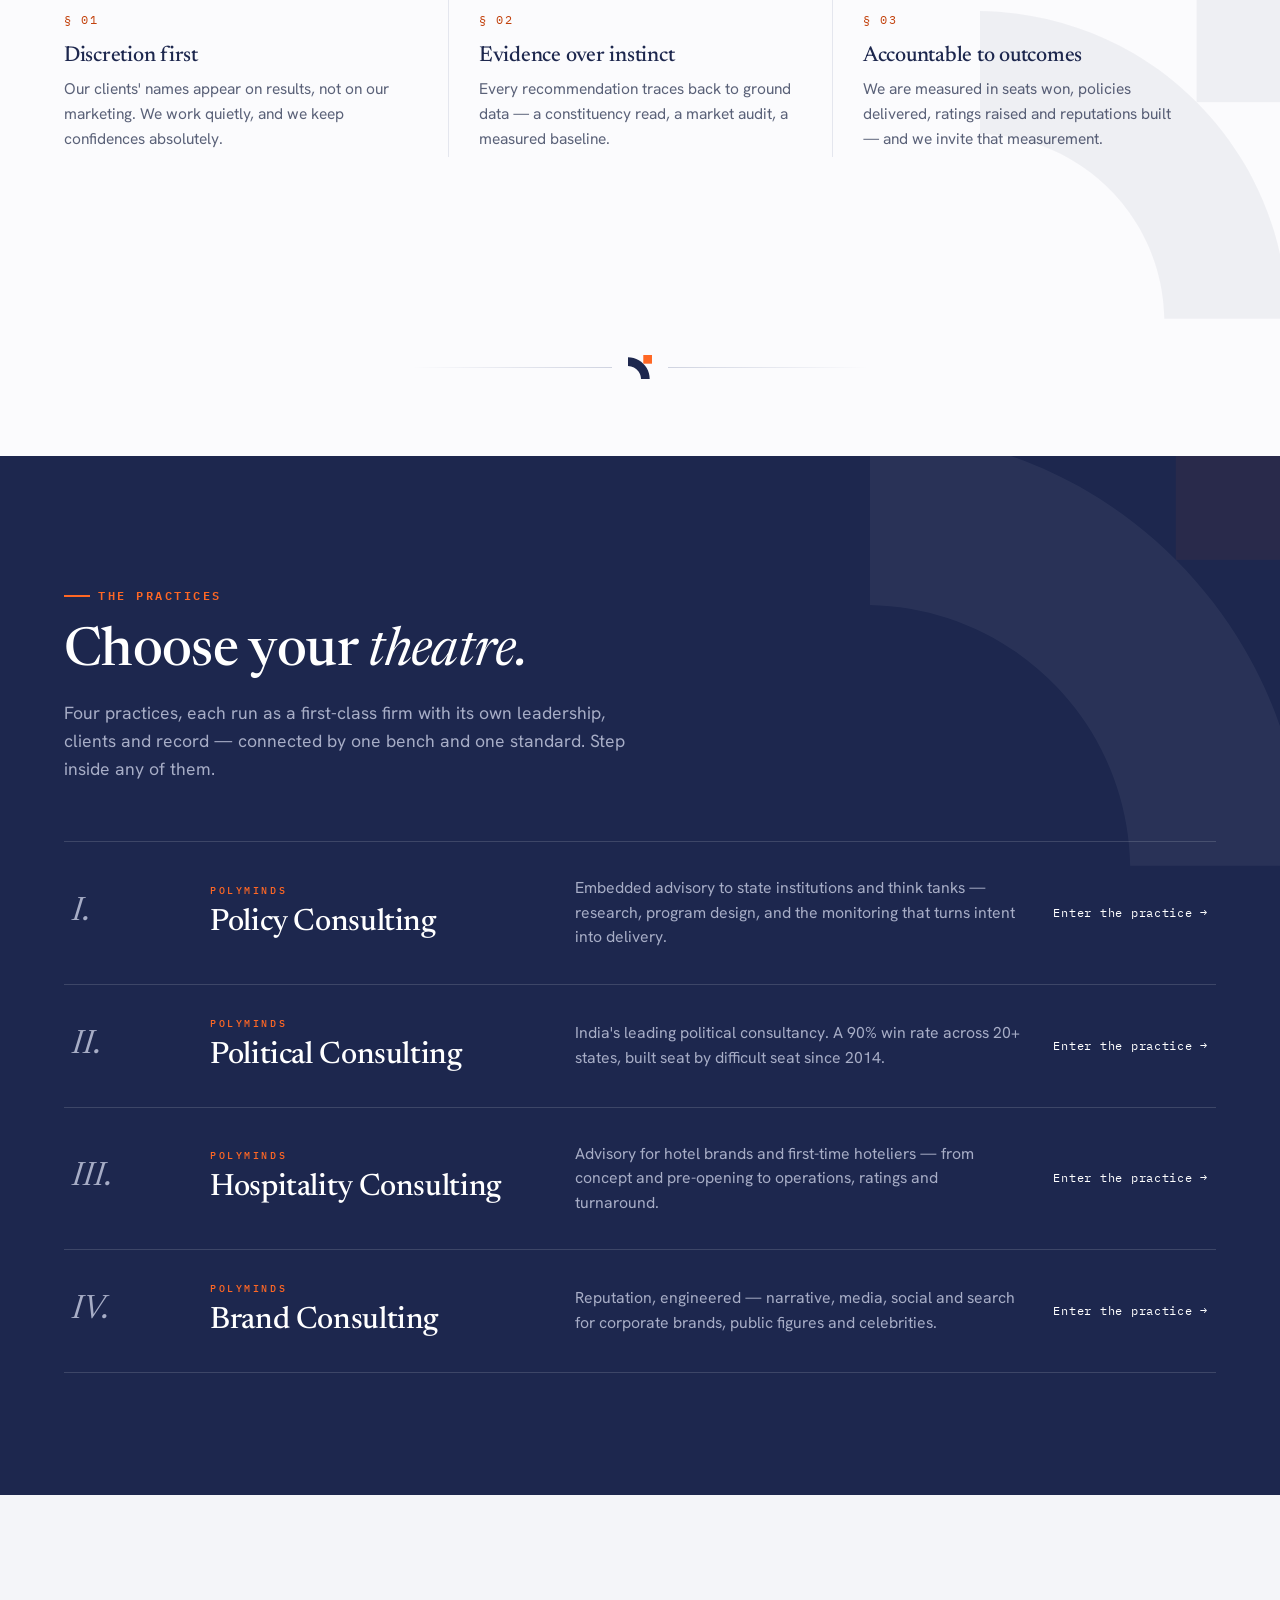
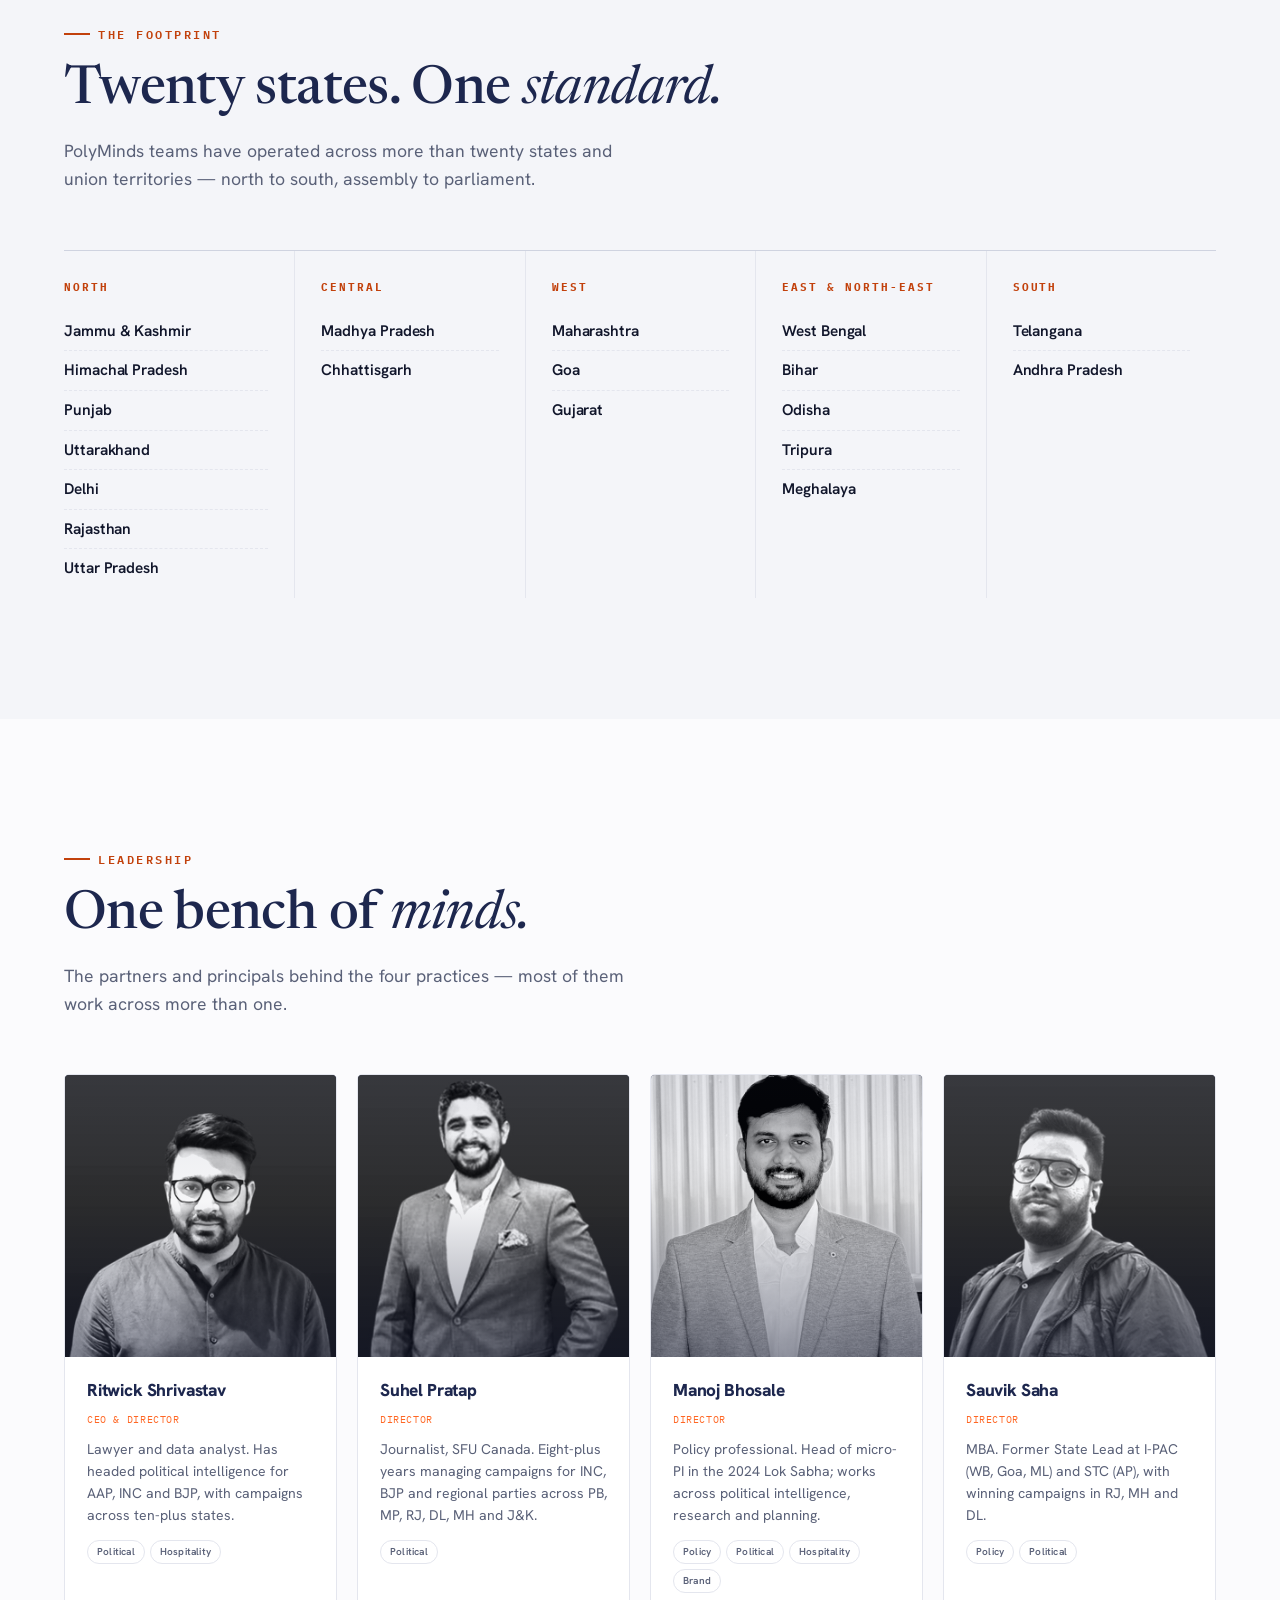
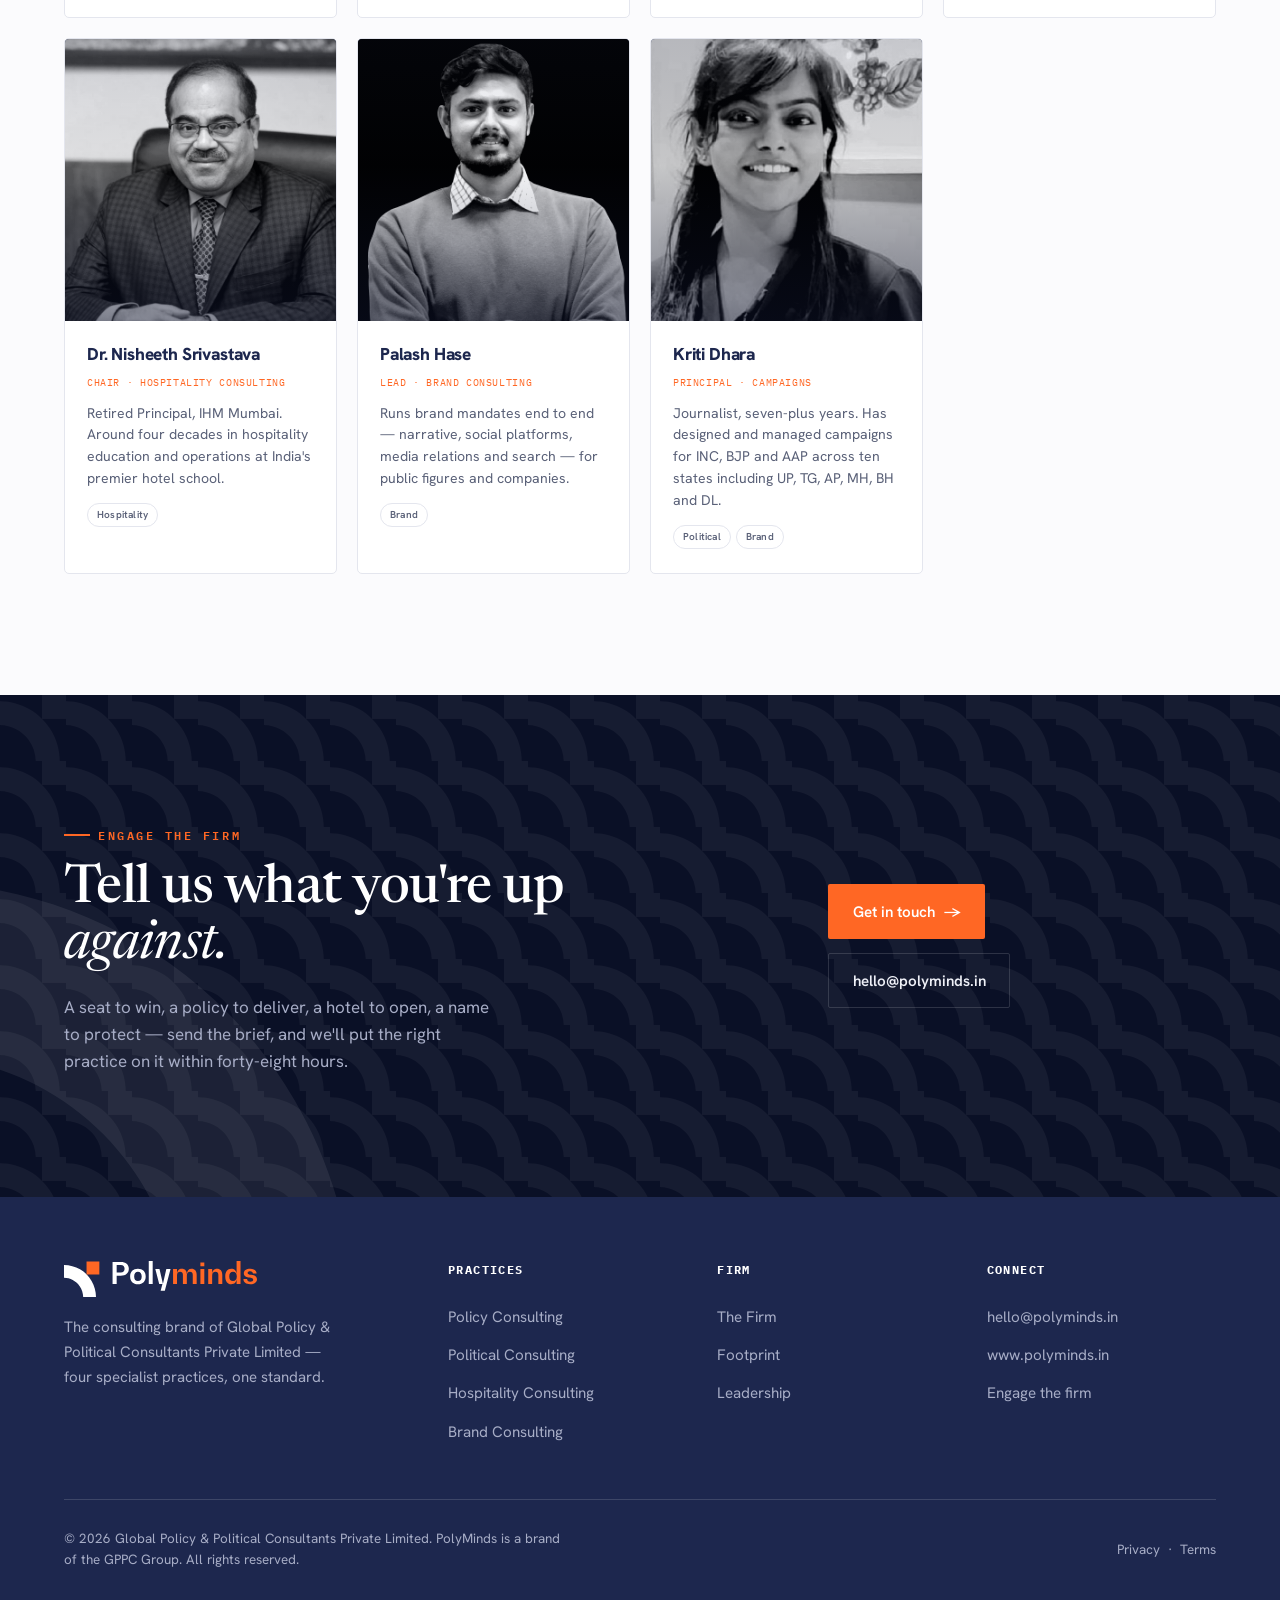
==== commit f0b3539f: "Update index.html" ====
--- a/index.html
+++ b/index.html
@@ -86,10 +86,9 @@
     <canvas id="heroShader" aria-hidden="true"></canvas>
     <svg class="hs-mark" aria-hidden="true" viewBox="0 0 110.8 110.8"><path d="M0 50.54C19.46 50.93 37.3 60.34 48.57 76 55.88 86.15 59.86 98.22 60.06 110.73L100.19 110.73C100.03 93.06 95.31 75.84 86.37 60.57 77.62 45.64 65.11 33.09 50.17 24.31 35.15 15.49 17.41 10.58 0 10.41Z" fill="#ffffff"/><rect x="70.58" y="0" width="40.13" height="40.13" fill="#FF6724"/></svg>
     <div class="wrap hs-content">
-      <span class="hs-badge" data-load style="animation-delay:.1s">Global Policy &amp; Political Consultants Pvt. Ltd.</span>
-      <h1 data-load style="animation-delay:.22s">Counsel for decisive <span class="serif-i">moments.</span></h1>
-      <p class="lead" data-load style="animation-delay:.34s">Four specialist practices advising governments, political leaders, hoteliers and brands on the decisions they cannot afford to get wrong.</p>
-      <div class="hero-actions" data-load style="animation-delay:.46s">
+      <h1 data-load style="animation-delay:.12s">Counsel for decisive <span class="serif-i">moments.</span></h1>
+      <p class="lead" data-load style="animation-delay:.24s">Four specialist practices advising governments, political leaders, hoteliers and brands on the decisions they cannot afford to get wrong.</p>
+      <div class="hero-actions" data-load style="animation-delay:.36s">
         <a href="#practices" class="btn btn-primary">Explore the practices <span class="arr">→</span></a>
         <a href="#contact" class="btn btn-ghost on-dark">Start a conversation</a>
       </div>
